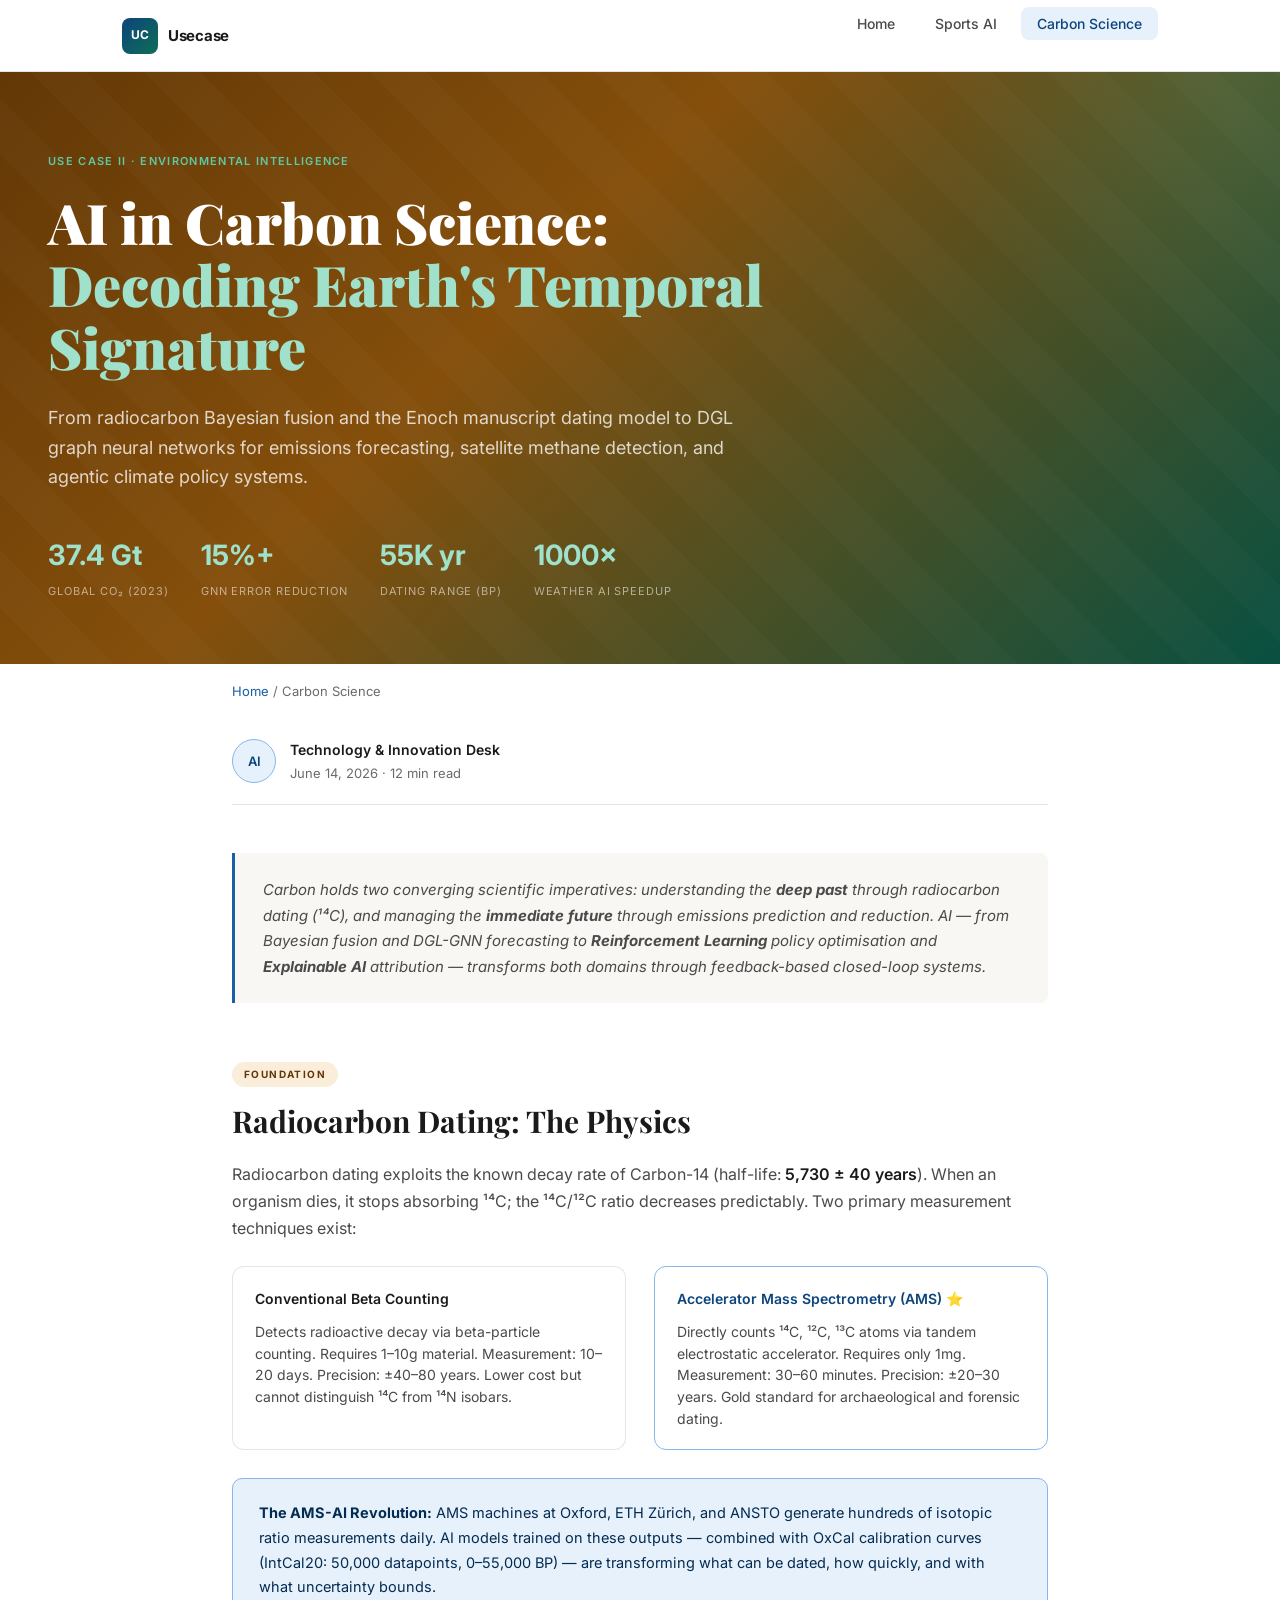
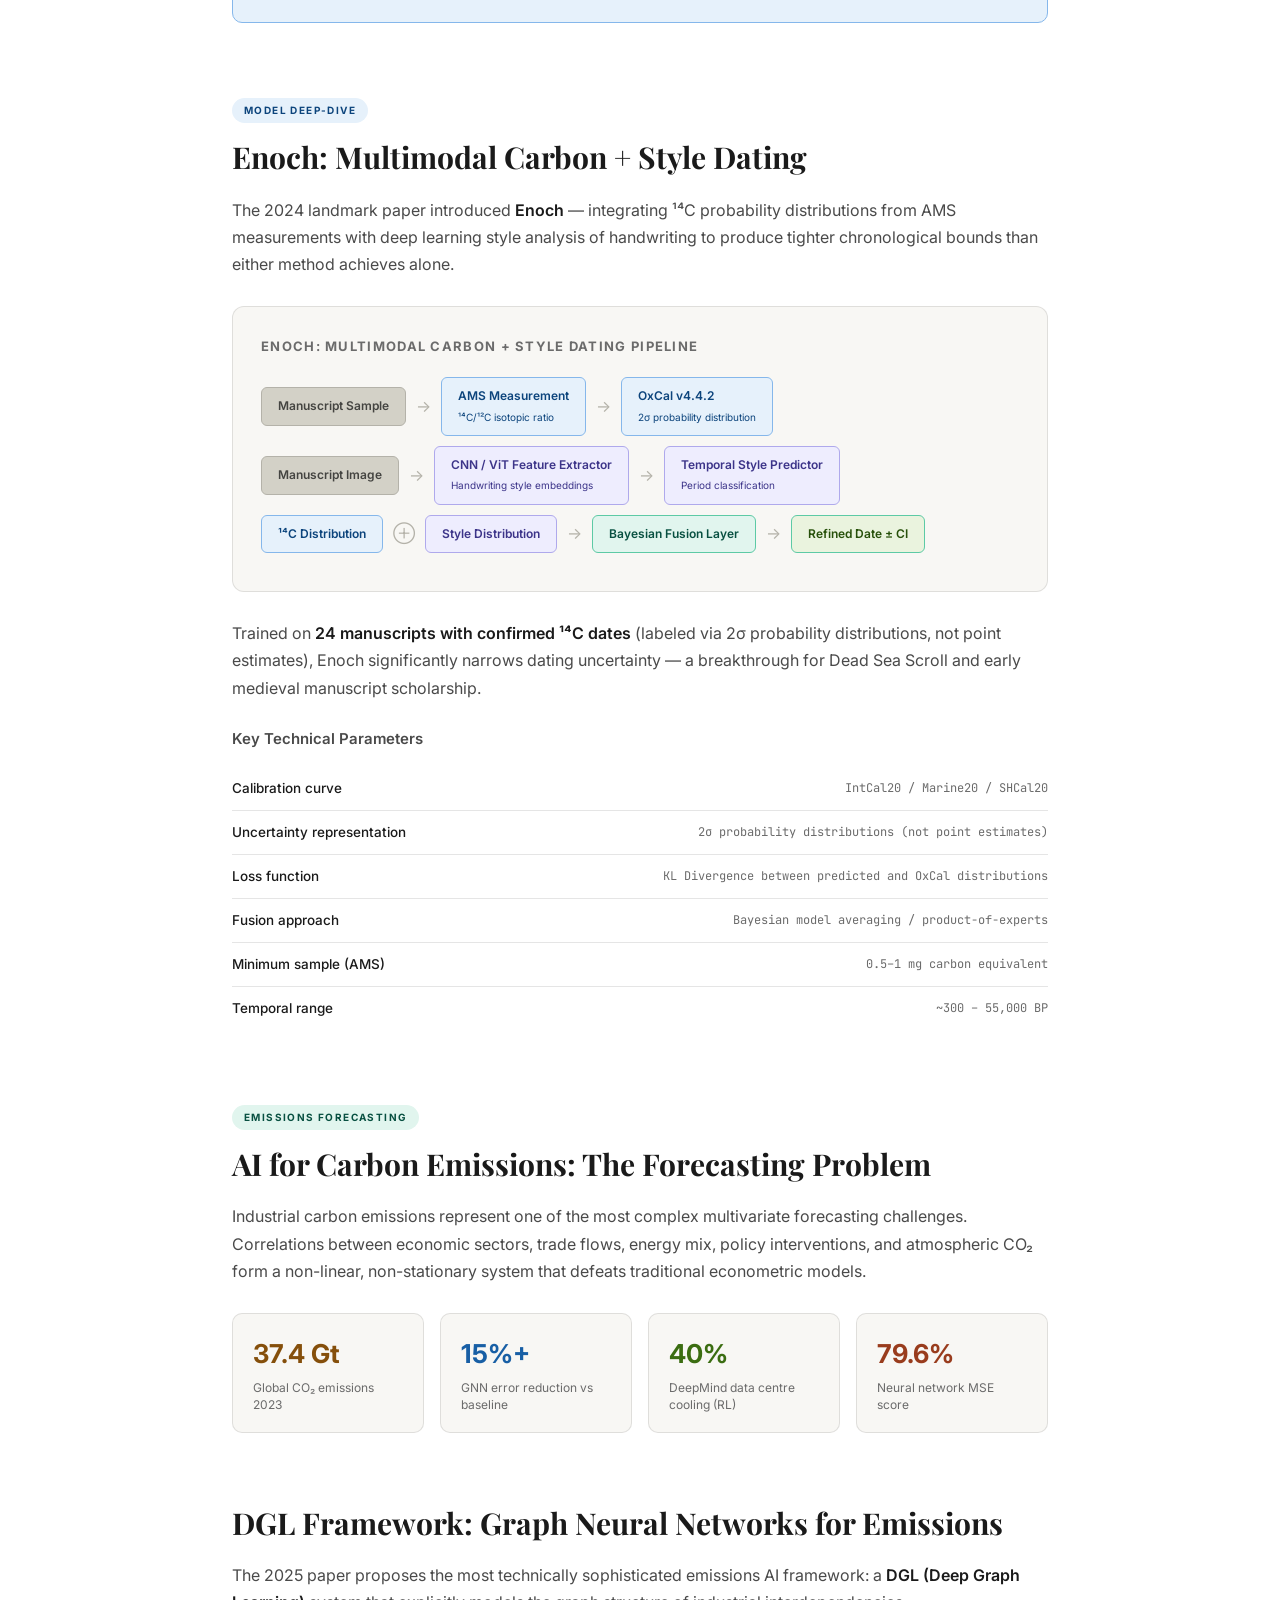
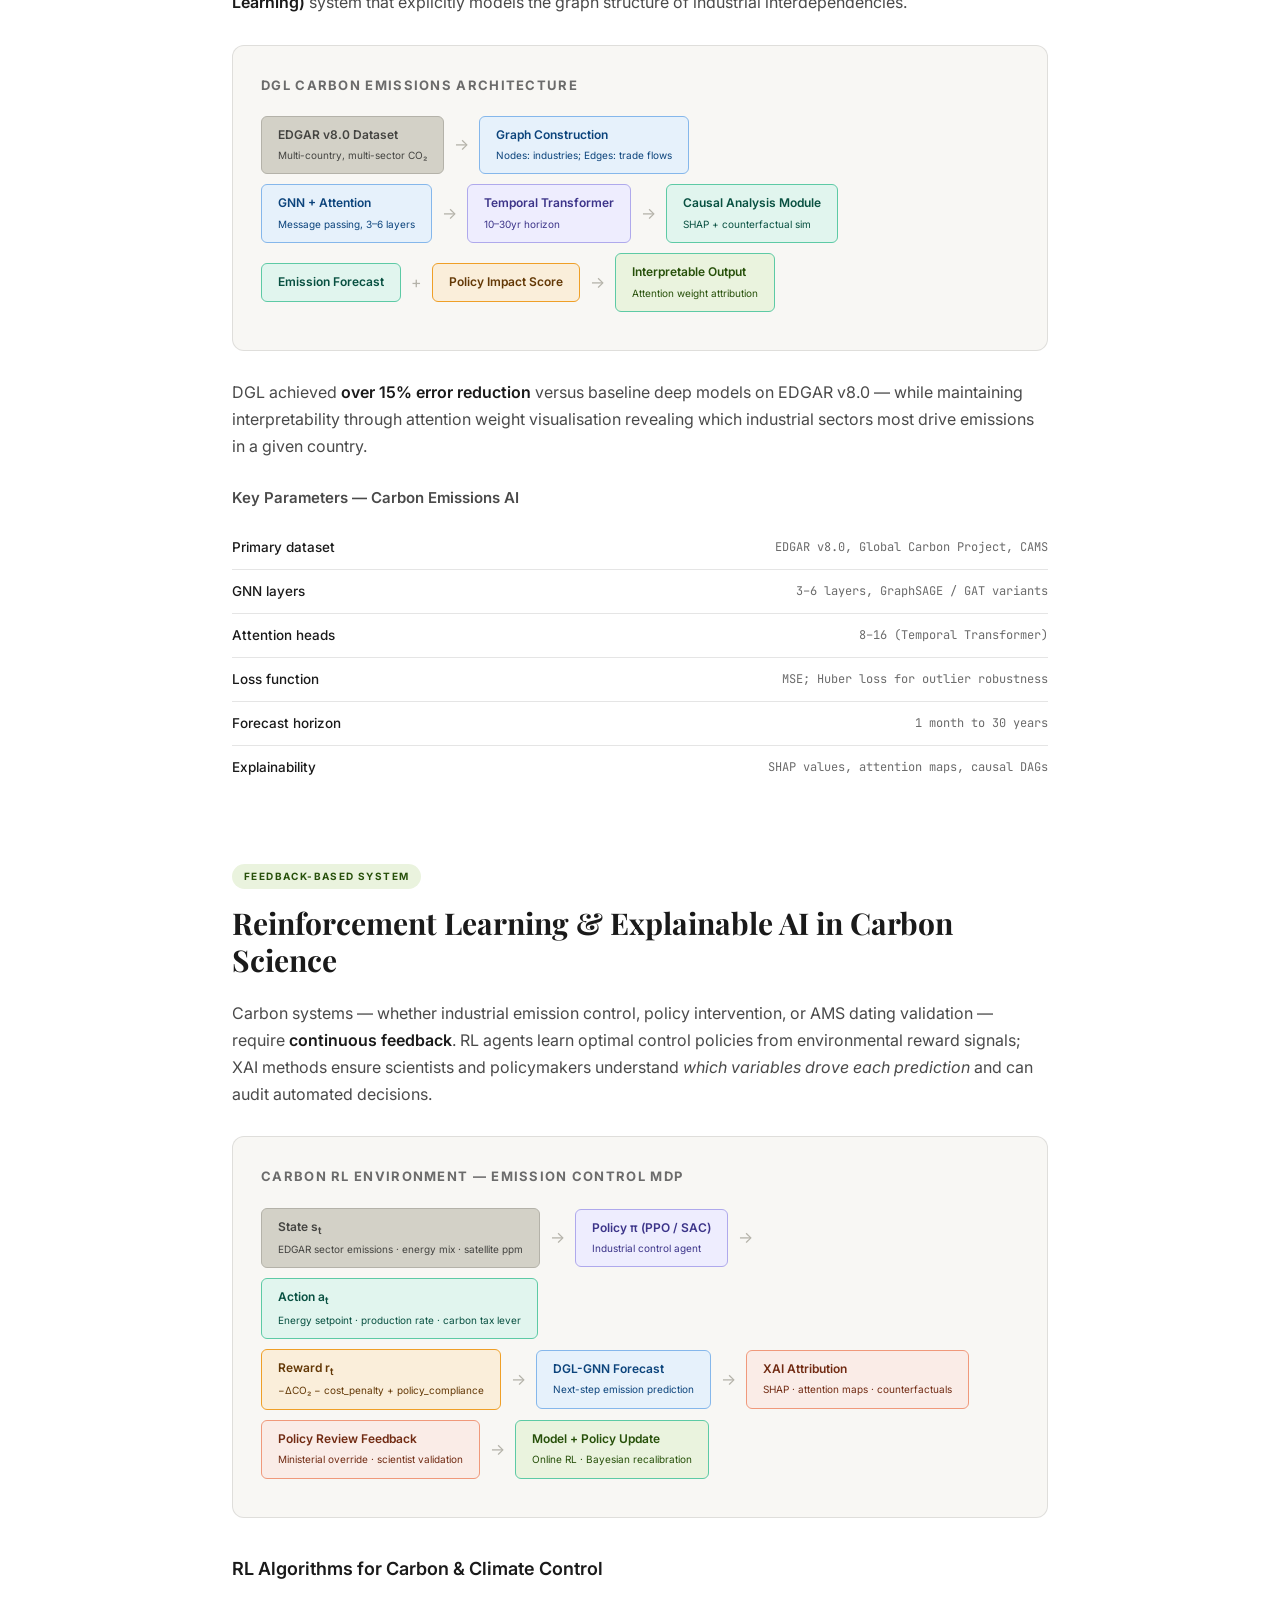
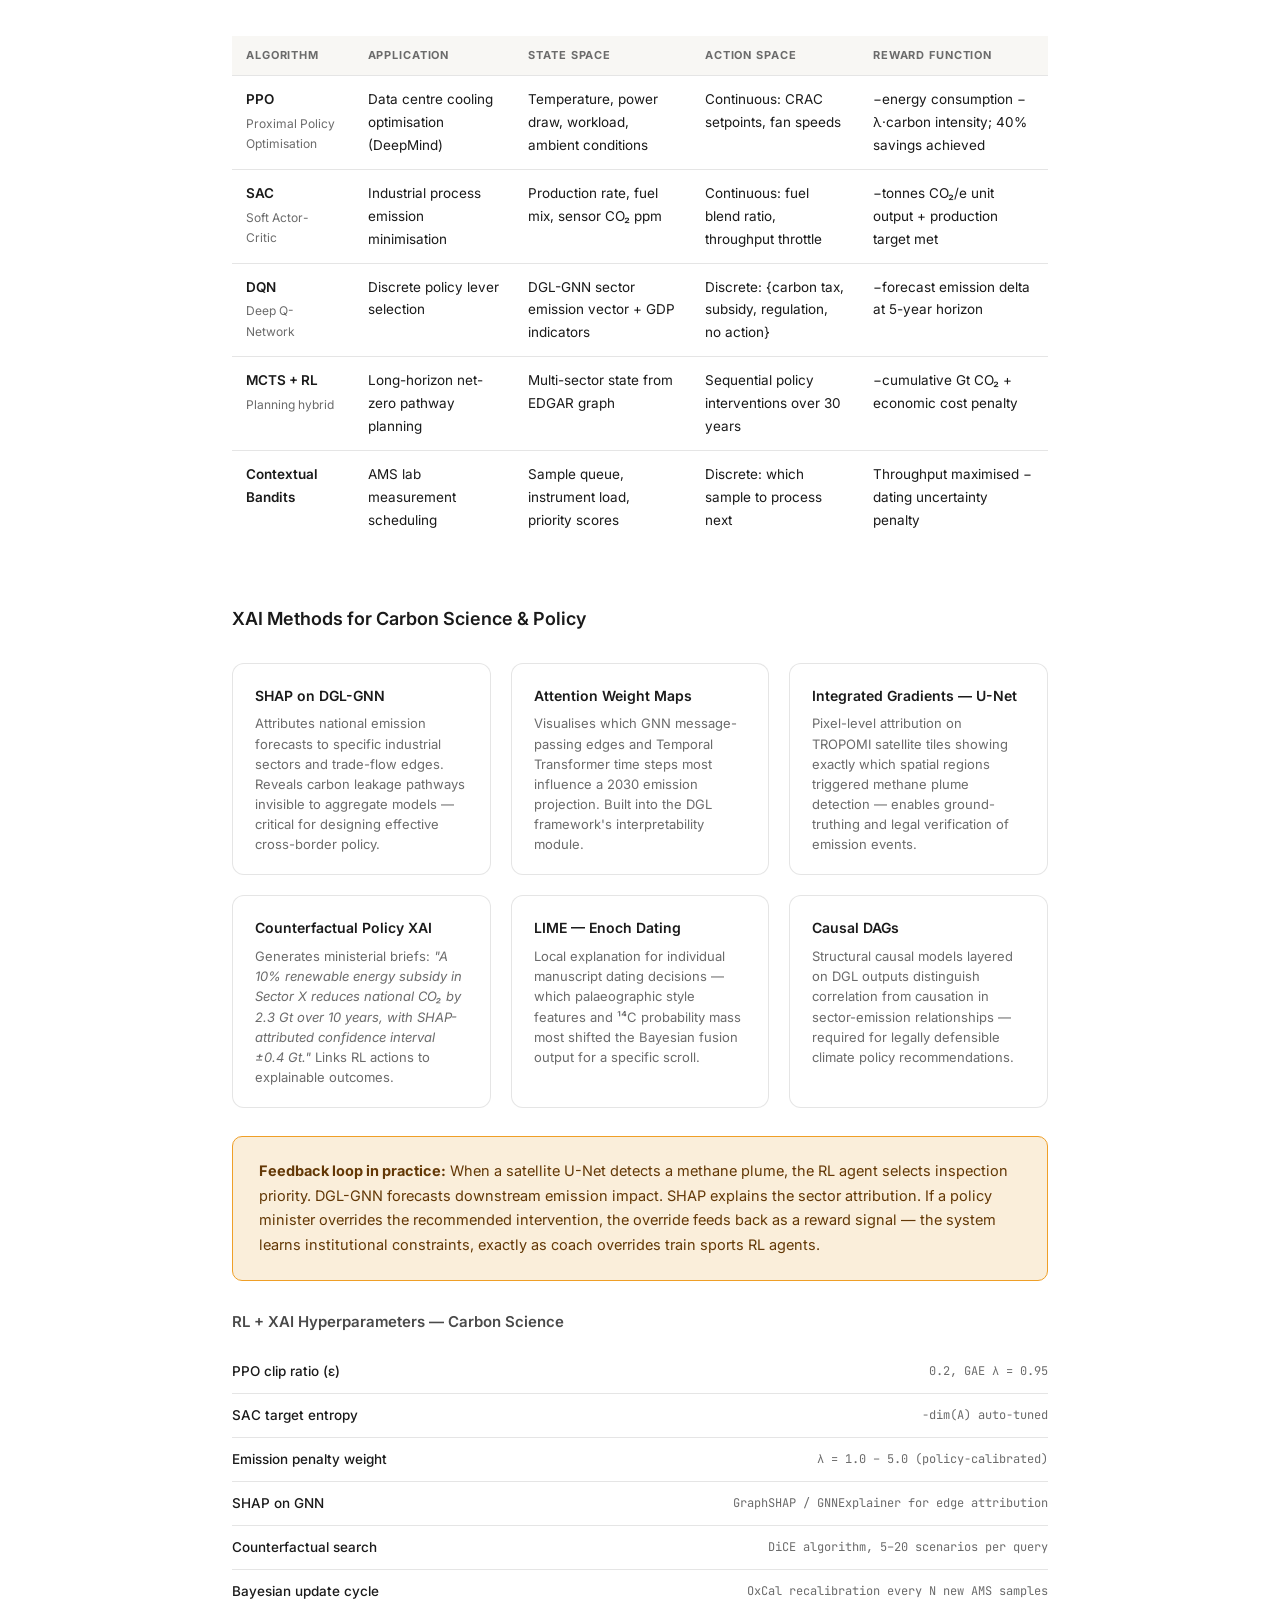
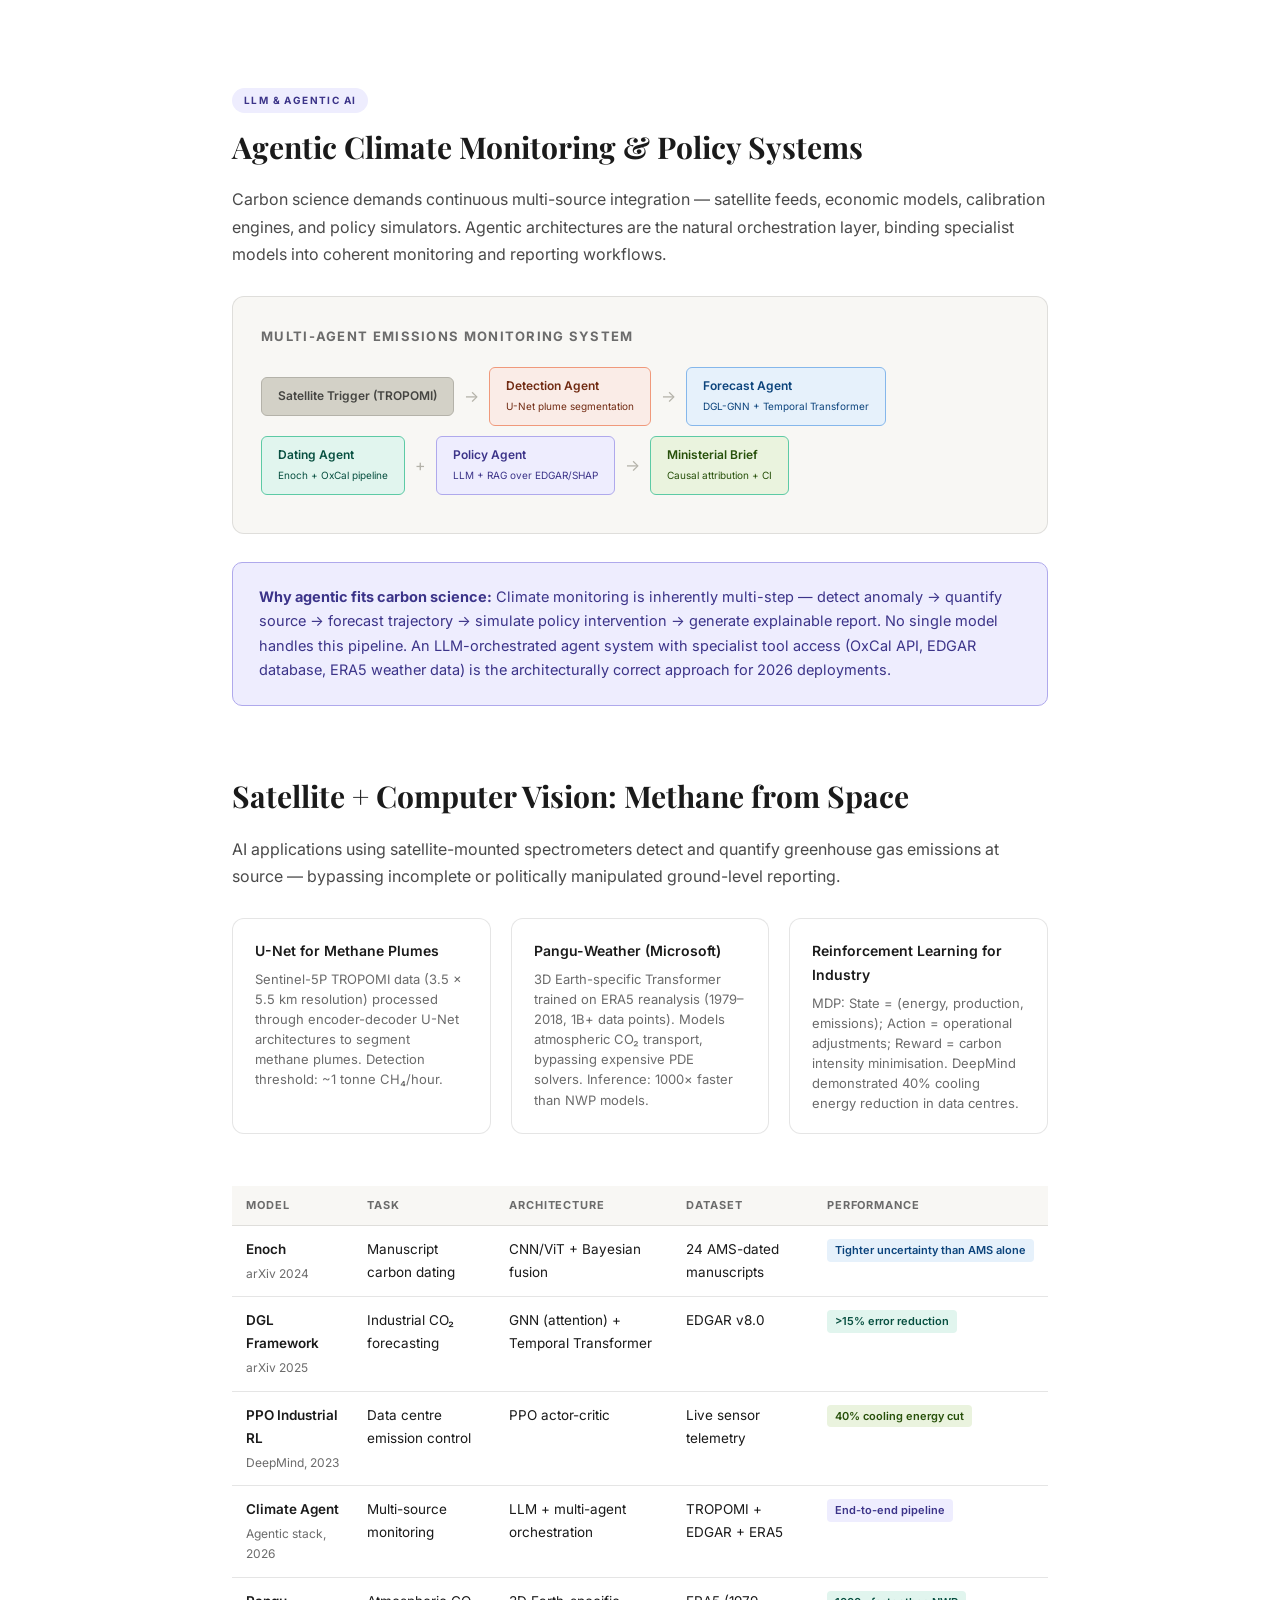
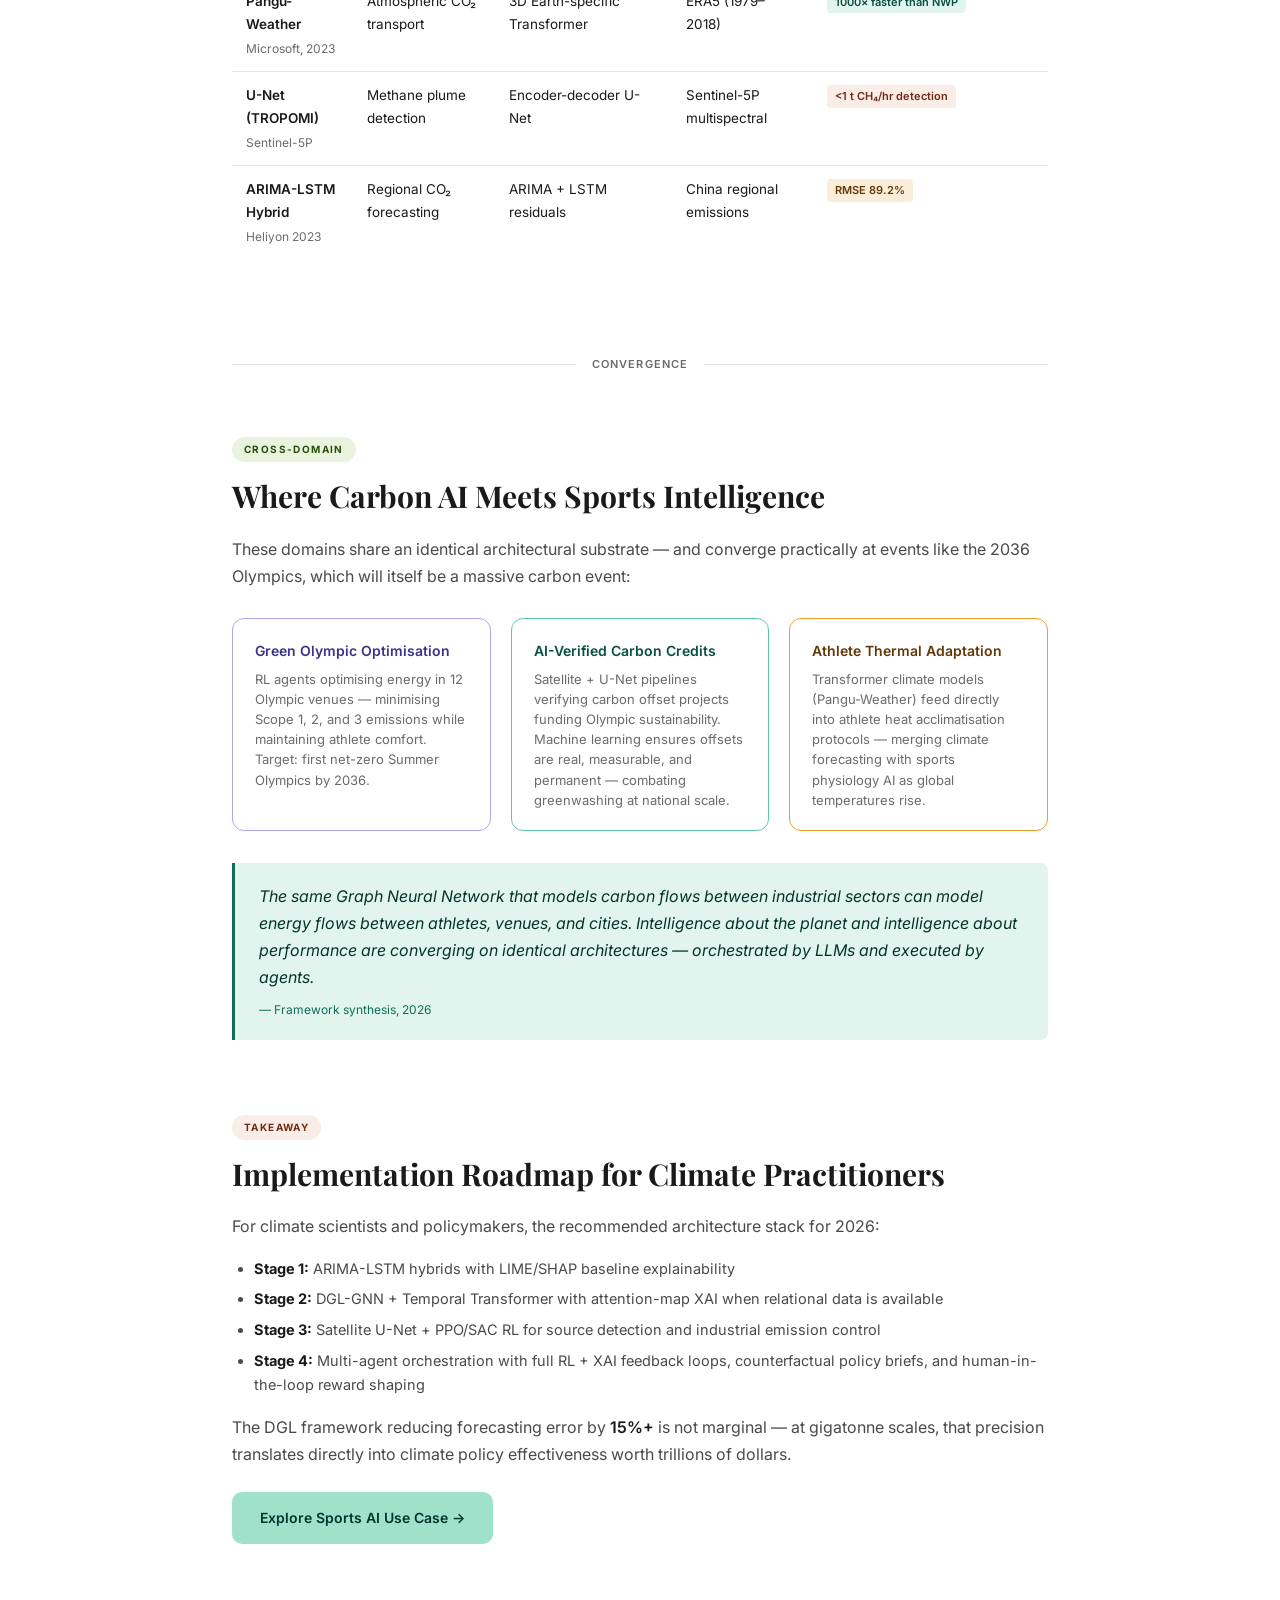
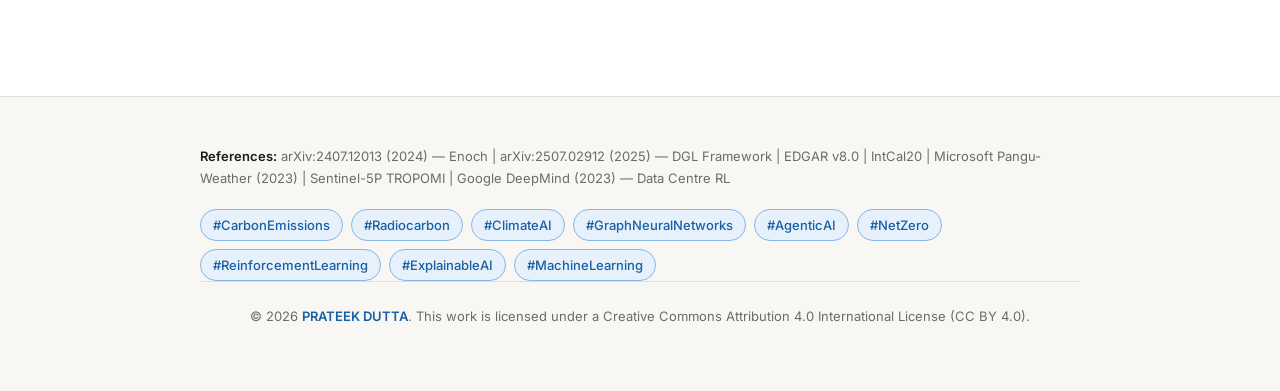
==== carbon.html @ 287bc8c4 "Base file" ====
<!DOCTYPE html>
<html lang="en">
<head>
  <meta charset="UTF-8">
  <meta name="viewport" content="width=device-width, initial-scale=1.0, viewport-fit=cover">
  <meta http-equiv="X-UA-Compatible" content="IE=edge">
  <meta name="description" content="AI in Carbon Dating & Emissions — Enoch model, DGL-GNN framework, satellite methane detection, and agentic climate monitoring.">
  <title>Carbon Science — Usecase</title>
  <link rel="stylesheet" href="css/styles.css">
</head>
<body>

<nav class="site-nav" aria-label="Main navigation">
  <div class="nav-inner">
    <a href="index.html" class="nav-brand">
      <span class="nav-brand-icon">UC</span>
      Usecase
    </a>
    <button class="nav-toggle" aria-label="Toggle menu" aria-expanded="false">
      <svg width="24" height="24" viewBox="0 0 24 24" fill="none" stroke="currentColor" stroke-width="2">
        <line x1="3" y1="6" x2="21" y2="6"/><line x1="3" y1="12" x2="21" y2="12"/><line x1="3" y1="18" x2="21" y2="18"/>
      </svg>
    </button>
    <ul class="nav-links">
      <li><a href="index.html">Home</a></li>
      <li><a href="sports.html">Sports AI</a></li>
      <li><a href="carbon.html">Carbon Science</a></li>
    </ul>
  </div>
</nav>

<header class="hero hero--carbon">
  <div class="hero-eyebrow">Use Case II · Environmental Intelligence</div>
  <h1>AI in Carbon Science:<br><span>Decoding Earth's Temporal Signature</span></h1>
  <p class="hero-sub">From radiocarbon Bayesian fusion and the Enoch manuscript dating model to DGL graph neural networks for emissions forecasting, satellite methane detection, and agentic climate policy systems.</p>
  <div class="hero-meta">
    <div class="hero-stat"><div class="num">37.4 Gt</div><div class="lbl">Global CO₂ (2023)</div></div>
    <div class="hero-stat"><div class="num">15%+</div><div class="lbl">GNN error reduction</div></div>
    <div class="hero-stat"><div class="num">55K yr</div><div class="lbl">Dating range (BP)</div></div>
    <div class="hero-stat"><div class="num">1000×</div><div class="lbl">Weather AI speedup</div></div>
  </div>
</header>

<nav class="breadcrumb" aria-label="Breadcrumb">
  <a href="index.html">Home</a> / Carbon Science
</nav>

<main class="content">

  <div class="byline fade-in">
    <div class="avatar">AI</div>
    <div class="byline-text">
      <div class="name">Technology &amp; Innovation Desk</div>
      <div class="date">June 14, 2026 · 12 min read</div>
    </div>
  </div>

  <div class="abstract fade-in">
    Carbon holds two converging scientific imperatives: understanding the <strong>deep past</strong> through radiocarbon dating (¹⁴C), and managing the <strong>immediate future</strong> through emissions prediction and reduction. AI — from Bayesian fusion and DGL-GNN forecasting to <strong>Reinforcement Learning</strong> policy optimisation and <strong>Explainable AI</strong> attribution — transforms both domains through feedback-based closed-loop systems.
  </div>

  <!-- RADIOCARBON PHYSICS -->
  <section class="section fade-in">
    <div class="section-tag tag-amber">Foundation</div>
    <h2>Radiocarbon Dating: The Physics</h2>
    <p>Radiocarbon dating exploits the known decay rate of Carbon-14 (half-life: <strong>5,730 ± 40 years</strong>). When an organism dies, it stops absorbing ¹⁴C; the ¹⁴C/¹²C ratio decreases predictably. Two primary measurement techniques exist:</p>

    <div class="two-col">
      <div class="card">
        <div class="card-title">Conventional Beta Counting</div>
        <div class="card-body" style="font-size:14px; margin-top:10px; color: var(--text-secondary);">Detects radioactive decay via beta-particle counting. Requires 1–10g material. Measurement: 10–20 days. Precision: ±40–80 years. Lower cost but cannot distinguish ¹⁴C from ¹⁴N isobars.</div>
      </div>
      <div class="card" style="border-color: var(--blue-200);">
        <div class="card-title" style="color: var(--blue-800);">Accelerator Mass Spectrometry (AMS) ⭐</div>
        <div class="card-body" style="font-size:14px; margin-top:10px; color: var(--text-secondary);">Directly counts ¹⁴C, ¹²C, ¹³C atoms via tandem electrostatic accelerator. Requires only 1mg. Measurement: 30–60 minutes. Precision: ±20–30 years. Gold standard for archaeological and forensic dating.</div>
      </div>
    </div>

    <div class="callout callout-blue">
      <strong>The AMS-AI Revolution:</strong> AMS machines at Oxford, ETH Zürich, and ANSTO generate hundreds of isotopic ratio measurements daily. AI models trained on these outputs — combined with OxCal calibration curves (IntCal20: 50,000 datapoints, 0–55,000 BP) — are transforming what can be dated, how quickly, and with what uncertainty bounds.
    </div>
  </section>

  <!-- ENOCH MODEL -->
  <section class="section fade-in">
    <div class="section-tag tag-blue">Model Deep-Dive</div>
    <h2>Enoch: Multimodal Carbon + Style Dating</h2>
    <p>The 2024 landmark paper introduced <strong>Enoch</strong> — integrating ¹⁴C probability distributions from AMS measurements with deep learning style analysis of handwriting to produce tighter chronological bounds than either method achieves alone.</p>

    <div class="arch-block">
      <div class="arch-title">Enoch: Multimodal Carbon + Style Dating Pipeline</div>
      <div class="arch-row">
        <div class="arch-node node-gray">Manuscript Sample</div>
        <div class="arch-arrow">→</div>
        <div class="arch-node node-blue">AMS Measurement<br><span style="font-size:10px;font-weight:400">¹⁴C/¹²C isotopic ratio</span></div>
        <div class="arch-arrow">→</div>
        <div class="arch-node node-blue">OxCal v4.4.2<br><span style="font-size:10px;font-weight:400">2σ probability distribution</span></div>
      </div>
      <div class="arch-row">
        <div class="arch-node node-gray">Manuscript Image</div>
        <div class="arch-arrow">→</div>
        <div class="arch-node node-purple">CNN / ViT Feature Extractor<br><span style="font-size:10px;font-weight:400">Handwriting style embeddings</span></div>
        <div class="arch-arrow">→</div>
        <div class="arch-node node-purple">Temporal Style Predictor<br><span style="font-size:10px;font-weight:400">Period classification</span></div>
      </div>
      <div class="arch-row">
        <div class="arch-node node-blue">¹⁴C Distribution</div>
        <div class="arch-arrow">⊕</div>
        <div class="arch-node node-purple">Style Distribution</div>
        <div class="arch-arrow">→</div>
        <div class="arch-node node-teal">Bayesian Fusion Layer</div>
        <div class="arch-arrow">→</div>
        <div class="arch-node node-green">Refined Date ± CI</div>
      </div>
    </div>

    <p>Trained on <strong>24 manuscripts with confirmed ¹⁴C dates</strong> (labeled via 2σ probability distributions, not point estimates), Enoch significantly narrows dating uncertainty — a breakthrough for Dead Sea Scroll and early medieval manuscript scholarship.</p>

    <h4>Key Technical Parameters</h4>
    <div class="param-list">
      <div class="param-item"><span class="param-name">Calibration curve</span><span class="param-val">IntCal20 / Marine20 / SHCal20</span></div>
      <div class="param-item"><span class="param-name">Uncertainty representation</span><span class="param-val">2σ probability distributions (not point estimates)</span></div>
      <div class="param-item"><span class="param-name">Loss function</span><span class="param-val">KL Divergence between predicted and OxCal distributions</span></div>
      <div class="param-item"><span class="param-name">Fusion approach</span><span class="param-val">Bayesian model averaging / product-of-experts</span></div>
      <div class="param-item"><span class="param-name">Minimum sample (AMS)</span><span class="param-val">0.5–1 mg carbon equivalent</span></div>
      <div class="param-item"><span class="param-name">Temporal range</span><span class="param-val">~300 – 55,000 BP</span></div>
    </div>
  </section>

  <!-- EMISSIONS -->
  <section class="section fade-in">
    <div class="section-tag tag-teal">Emissions Forecasting</div>
    <h2>AI for Carbon Emissions: The Forecasting Problem</h2>
    <p>Industrial carbon emissions represent one of the most complex multivariate forecasting challenges. Correlations between economic sectors, trade flows, energy mix, policy interventions, and atmospheric CO₂ form a non-linear, non-stationary system that defeats traditional econometric models.</p>

    <div class="metric-row">
      <div class="metric-card"><div class="metric-val" style="color:#854F0B">37.4 Gt</div><div class="metric-lbl">Global CO₂ emissions 2023</div></div>
      <div class="metric-card"><div class="metric-val" style="color:#185FA5">15%+</div><div class="metric-lbl">GNN error reduction vs baseline</div></div>
      <div class="metric-card"><div class="metric-val" style="color:#3B6D11">40%</div><div class="metric-lbl">DeepMind data centre cooling (RL)</div></div>
      <div class="metric-card"><div class="metric-val" style="color:#993C1D">79.6%</div><div class="metric-lbl">Neural network MSE score</div></div>
    </div>
  </section>

  <!-- DGL FRAMEWORK -->
  <section class="section fade-in">
    <h2>DGL Framework: Graph Neural Networks for Emissions</h2>
    <p>The 2025 paper proposes the most technically sophisticated emissions AI framework: a <strong>DGL (Deep Graph Learning)</strong> system that explicitly models the graph structure of industrial interdependencies.</p>

    <div class="arch-block">
      <div class="arch-title">DGL Carbon Emissions Architecture</div>
      <div class="arch-row">
        <div class="arch-node node-gray">EDGAR v8.0 Dataset<br><span style="font-size:10px;font-weight:400">Multi-country, multi-sector CO₂</span></div>
        <div class="arch-arrow">→</div>
        <div class="arch-node node-blue">Graph Construction<br><span style="font-size:10px;font-weight:400">Nodes: industries; Edges: trade flows</span></div>
      </div>
      <div class="arch-row">
        <div class="arch-node node-blue">GNN + Attention<br><span style="font-size:10px;font-weight:400">Message passing, 3–6 layers</span></div>
        <div class="arch-arrow">→</div>
        <div class="arch-node node-purple">Temporal Transformer<br><span style="font-size:10px;font-weight:400">10–30yr horizon</span></div>
        <div class="arch-arrow">→</div>
        <div class="arch-node node-teal">Causal Analysis Module<br><span style="font-size:10px;font-weight:400">SHAP + counterfactual sim</span></div>
      </div>
      <div class="arch-row">
        <div class="arch-node node-teal">Emission Forecast</div>
        <div class="arch-arrow">+</div>
        <div class="arch-node node-amber">Policy Impact Score</div>
        <div class="arch-arrow">→</div>
        <div class="arch-node node-green">Interpretable Output<br><span style="font-size:10px;font-weight:400">Attention weight attribution</span></div>
      </div>
    </div>

    <p>DGL achieved <strong>over 15% error reduction</strong> versus baseline deep models on EDGAR v8.0 — while maintaining interpretability through attention weight visualisation revealing which industrial sectors most drive emissions in a given country.</p>

    <h4>Key Parameters — Carbon Emissions AI</h4>
    <div class="param-list">
      <div class="param-item"><span class="param-name">Primary dataset</span><span class="param-val">EDGAR v8.0, Global Carbon Project, CAMS</span></div>
      <div class="param-item"><span class="param-name">GNN layers</span><span class="param-val">3–6 layers, GraphSAGE / GAT variants</span></div>
      <div class="param-item"><span class="param-name">Attention heads</span><span class="param-val">8–16 (Temporal Transformer)</span></div>
      <div class="param-item"><span class="param-name">Loss function</span><span class="param-val">MSE; Huber loss for outlier robustness</span></div>
      <div class="param-item"><span class="param-name">Forecast horizon</span><span class="param-val">1 month to 30 years</span></div>
      <div class="param-item"><span class="param-name">Explainability</span><span class="param-val">SHAP values, attention maps, causal DAGs</span></div>
    </div>
  </section>

  <!-- RL + XAI IN CARBON -->
  <section class="section fade-in">
    <div class="section-tag tag-green">Feedback-Based System</div>
    <h2>Reinforcement Learning &amp; Explainable AI in Carbon Science</h2>
    <p>Carbon systems — whether industrial emission control, policy intervention, or AMS dating validation — require <strong>continuous feedback</strong>. RL agents learn optimal control policies from environmental reward signals; XAI methods ensure scientists and policymakers understand <em>which variables drove each prediction</em> and can audit automated decisions.</p>

    <div class="arch-block">
      <div class="arch-title">Carbon RL Environment — Emission Control MDP</div>
      <div class="arch-row">
        <div class="arch-node node-gray">State s<sub>t</sub><br><span style="font-size:10px;font-weight:400">EDGAR sector emissions · energy mix · satellite ppm</span></div>
        <div class="arch-arrow">→</div>
        <div class="arch-node node-purple">Policy π (PPO / SAC)<br><span style="font-size:10px;font-weight:400">Industrial control agent</span></div>
        <div class="arch-arrow">→</div>
        <div class="arch-node node-teal">Action a<sub>t</sub><br><span style="font-size:10px;font-weight:400">Energy setpoint · production rate · carbon tax lever</span></div>
      </div>
      <div class="arch-row">
        <div class="arch-node node-amber">Reward r<sub>t</sub><br><span style="font-size:10px;font-weight:400">−ΔCO₂ − cost_penalty + policy_compliance</span></div>
        <div class="arch-arrow">→</div>
        <div class="arch-node node-blue">DGL-GNN Forecast<br><span style="font-size:10px;font-weight:400">Next-step emission prediction</span></div>
        <div class="arch-arrow">→</div>
        <div class="arch-node node-coral">XAI Attribution<br><span style="font-size:10px;font-weight:400">SHAP · attention maps · counterfactuals</span></div>
      </div>
      <div class="arch-row">
        <div class="arch-node node-coral">Policy Review Feedback<br><span style="font-size:10px;font-weight:400">Ministerial override · scientist validation</span></div>
        <div class="arch-arrow">→</div>
        <div class="arch-node node-green">Model + Policy Update<br><span style="font-size:10px;font-weight:400">Online RL · Bayesian recalibration</span></div>
      </div>
    </div>

    <h3>RL Algorithms for Carbon &amp; Climate Control</h3>
    <div class="model-table-wrap">
      <table class="model-table">
        <thead>
          <tr>
            <th>Algorithm</th>
            <th>Application</th>
            <th>State Space</th>
            <th>Action Space</th>
            <th>Reward Function</th>
          </tr>
        </thead>
        <tbody>
          <tr>
            <td><span class="model-name">PPO</span><div class="model-arch">Proximal Policy Optimisation</div></td>
            <td>Data centre cooling optimisation (DeepMind)</td>
            <td>Temperature, power draw, workload, ambient conditions</td>
            <td>Continuous: CRAC setpoints, fan speeds</td>
            <td>−energy consumption − λ·carbon intensity; 40% savings achieved</td>
          </tr>
          <tr>
            <td><span class="model-name">SAC</span><div class="model-arch">Soft Actor-Critic</div></td>
            <td>Industrial process emission minimisation</td>
            <td>Production rate, fuel mix, sensor CO₂ ppm</td>
            <td>Continuous: fuel blend ratio, throughput throttle</td>
            <td>−tonnes CO₂/e unit output + production target met</td>
          </tr>
          <tr>
            <td><span class="model-name">DQN</span><div class="model-arch">Deep Q-Network</div></td>
            <td>Discrete policy lever selection</td>
            <td>DGL-GNN sector emission vector + GDP indicators</td>
            <td>Discrete: {carbon tax, subsidy, regulation, no action}</td>
            <td>−forecast emission delta at 5-year horizon</td>
          </tr>
          <tr>
            <td><span class="model-name">MCTS + RL</span><div class="model-arch">Planning hybrid</div></td>
            <td>Long-horizon net-zero pathway planning</td>
            <td>Multi-sector state from EDGAR graph</td>
            <td>Sequential policy interventions over 30 years</td>
            <td>−cumulative Gt CO₂ + economic cost penalty</td>
          </tr>
          <tr>
            <td><span class="model-name">Contextual Bandits</span></td>
            <td>AMS lab measurement scheduling</td>
            <td>Sample queue, instrument load, priority scores</td>
            <td>Discrete: which sample to process next</td>
            <td>Throughput maximised − dating uncertainty penalty</td>
          </tr>
        </tbody>
      </table>
    </div>

    <h3>XAI Methods for Carbon Science &amp; Policy</h3>
    <div class="card-grid">
      <div class="card">
        <div class="card-title">SHAP on DGL-GNN</div>
        <div class="card-body">Attributes national emission forecasts to specific industrial sectors and trade-flow edges. Reveals carbon leakage pathways invisible to aggregate models — critical for designing effective cross-border policy.</div>
      </div>
      <div class="card">
        <div class="card-title">Attention Weight Maps</div>
        <div class="card-body">Visualises which GNN message-passing edges and Temporal Transformer time steps most influence a 2030 emission projection. Built into the DGL framework's interpretability module.</div>
      </div>
      <div class="card">
        <div class="card-title">Integrated Gradients — U-Net</div>
        <div class="card-body">Pixel-level attribution on TROPOMI satellite tiles showing exactly which spatial regions triggered methane plume detection — enables ground-truthing and legal verification of emission events.</div>
      </div>
      <div class="card">
        <div class="card-title">Counterfactual Policy XAI</div>
        <div class="card-body">Generates ministerial briefs: <em>"A 10% renewable energy subsidy in Sector X reduces national CO₂ by 2.3 Gt over 10 years, with SHAP-attributed confidence interval ±0.4 Gt."</em> Links RL actions to explainable outcomes.</div>
      </div>
      <div class="card">
        <div class="card-title">LIME — Enoch Dating</div>
        <div class="card-body">Local explanation for individual manuscript dating decisions — which palaeographic style features and ¹⁴C probability mass most shifted the Bayesian fusion output for a specific scroll.</div>
      </div>
      <div class="card">
        <div class="card-title">Causal DAGs</div>
        <div class="card-body">Structural causal models layered on DGL outputs distinguish correlation from causation in sector-emission relationships — required for legally defensible climate policy recommendations.</div>
      </div>
    </div>

    <div class="callout callout-amber">
      <strong>Feedback loop in practice:</strong> When a satellite U-Net detects a methane plume, the RL agent selects inspection priority. DGL-GNN forecasts downstream emission impact. SHAP explains the sector attribution. If a policy minister overrides the recommended intervention, the override feeds back as a reward signal — the system learns institutional constraints, exactly as coach overrides train sports RL agents.
    </div>

    <h4>RL + XAI Hyperparameters — Carbon Science</h4>
    <div class="param-list">
      <div class="param-item"><span class="param-name">PPO clip ratio (ε)</span><span class="param-val">0.2, GAE λ = 0.95</span></div>
      <div class="param-item"><span class="param-name">SAC target entropy</span><span class="param-val">−dim(A) auto-tuned</span></div>
      <div class="param-item"><span class="param-name">Emission penalty weight</span><span class="param-val">λ = 1.0 – 5.0 (policy-calibrated)</span></div>
      <div class="param-item"><span class="param-name">SHAP on GNN</span><span class="param-val">GraphSHAP / GNNExplainer for edge attribution</span></div>
      <div class="param-item"><span class="param-name">Counterfactual search</span><span class="param-val">DiCE algorithm, 5–20 scenarios per query</span></div>
      <div class="param-item"><span class="param-name">Bayesian update cycle</span><span class="param-val">OxCal recalibration every N new AMS samples</span></div>
    </div>
  </section>

  <!-- LLM & AGENTIC IN CARBON -->
  <section class="section fade-in">
    <div class="section-tag tag-purple">LLM &amp; Agentic AI</div>
    <h2>Agentic Climate Monitoring &amp; Policy Systems</h2>
    <p>Carbon science demands continuous multi-source integration — satellite feeds, economic models, calibration engines, and policy simulators. Agentic architectures are the natural orchestration layer, binding specialist models into coherent monitoring and reporting workflows.</p>

    <div class="arch-block">
      <div class="arch-title">Multi-Agent Emissions Monitoring System</div>
      <div class="arch-row">
        <div class="arch-node node-gray">Satellite Trigger (TROPOMI)</div>
        <div class="arch-arrow">→</div>
        <div class="arch-node node-coral">Detection Agent<br><span style="font-size:10px;font-weight:400">U-Net plume segmentation</span></div>
        <div class="arch-arrow">→</div>
        <div class="arch-node node-blue">Forecast Agent<br><span style="font-size:10px;font-weight:400">DGL-GNN + Temporal Transformer</span></div>
      </div>
      <div class="arch-row">
        <div class="arch-node node-teal">Dating Agent<br><span style="font-size:10px;font-weight:400">Enoch + OxCal pipeline</span></div>
        <div class="arch-arrow">+</div>
        <div class="arch-node node-purple">Policy Agent<br><span style="font-size:10px;font-weight:400">LLM + RAG over EDGAR/SHAP</span></div>
        <div class="arch-arrow">→</div>
        <div class="arch-node node-green">Ministerial Brief<br><span style="font-size:10px;font-weight:400">Causal attribution + CI</span></div>
      </div>
    </div>

    <div class="callout callout-purple">
      <strong>Why agentic fits carbon science:</strong> Climate monitoring is inherently multi-step — detect anomaly → quantify source → forecast trajectory → simulate policy intervention → generate explainable report. No single model handles this pipeline. An LLM-orchestrated agent system with specialist tool access (OxCal API, EDGAR database, ERA5 weather data) is the architecturally correct approach for 2026 deployments.
    </div>
  </section>

  <!-- SATELLITE -->
  <section class="section fade-in">
    <h2>Satellite + Computer Vision: Methane from Space</h2>
    <p>AI applications using satellite-mounted spectrometers detect and quantify greenhouse gas emissions at source — bypassing incomplete or politically manipulated ground-level reporting.</p>

    <div class="card-grid">
      <div class="card">
        <div class="card-title">U-Net for Methane Plumes</div>
        <div class="card-body">Sentinel-5P TROPOMI data (3.5 × 5.5 km resolution) processed through encoder-decoder U-Net architectures to segment methane plumes. Detection threshold: ~1 tonne CH₄/hour.</div>
      </div>
      <div class="card">
        <div class="card-title">Pangu-Weather (Microsoft)</div>
        <div class="card-body">3D Earth-specific Transformer trained on ERA5 reanalysis (1979–2018, 1B+ data points). Models atmospheric CO₂ transport, bypassing expensive PDE solvers. Inference: 1000× faster than NWP models.</div>
      </div>
      <div class="card">
        <div class="card-title">Reinforcement Learning for Industry</div>
        <div class="card-body">MDP: State = (energy, production, emissions); Action = operational adjustments; Reward = carbon intensity minimisation. DeepMind demonstrated 40% cooling energy reduction in data centres.</div>
      </div>
    </div>

    <div class="model-table-wrap">
      <table class="model-table">
        <thead>
          <tr>
            <th>Model</th>
            <th>Task</th>
            <th>Architecture</th>
            <th>Dataset</th>
            <th>Performance</th>
          </tr>
        </thead>
        <tbody>
          <tr>
            <td><span class="model-name">Enoch</span><div class="model-arch">arXiv 2024</div></td>
            <td>Manuscript carbon dating</td>
            <td>CNN/ViT + Bayesian fusion</td>
            <td>24 AMS-dated manuscripts</td>
            <td><span class="badge badge-blue">Tighter uncertainty than AMS alone</span></td>
          </tr>
          <tr>
            <td><span class="model-name">DGL Framework</span><div class="model-arch">arXiv 2025</div></td>
            <td>Industrial CO₂ forecasting</td>
            <td>GNN (attention) + Temporal Transformer</td>
            <td>EDGAR v8.0</td>
            <td><span class="badge badge-teal">&gt;15% error reduction</span></td>
          </tr>
          <tr>
            <td><span class="model-name">PPO Industrial RL</span><div class="model-arch">DeepMind, 2023</div></td>
            <td>Data centre emission control</td>
            <td>PPO actor-critic</td>
            <td>Live sensor telemetry</td>
            <td><span class="badge badge-green">40% cooling energy cut</span></td>
          </tr>
          <tr>
            <td><span class="model-name">Climate Agent</span><div class="model-arch">Agentic stack, 2026</div></td>
            <td>Multi-source monitoring</td>
            <td>LLM + multi-agent orchestration</td>
            <td>TROPOMI + EDGAR + ERA5</td>
            <td><span class="badge badge-purple">End-to-end pipeline</span></td>
          </tr>
          <tr>
            <td><span class="model-name">Pangu-Weather</span><div class="model-arch">Microsoft, 2023</div></td>
            <td>Atmospheric CO₂ transport</td>
            <td>3D Earth-specific Transformer</td>
            <td>ERA5 (1979–2018)</td>
            <td><span class="badge badge-teal">1000× faster than NWP</span></td>
          </tr>
          <tr>
            <td><span class="model-name">U-Net (TROPOMI)</span><div class="model-arch">Sentinel-5P</div></td>
            <td>Methane plume detection</td>
            <td>Encoder-decoder U-Net</td>
            <td>Sentinel-5P multispectral</td>
            <td><span class="badge badge-coral">&lt;1 t CH₄/hr detection</span></td>
          </tr>
          <tr>
            <td><span class="model-name">ARIMA-LSTM Hybrid</span><div class="model-arch">Heliyon 2023</div></td>
            <td>Regional CO₂ forecasting</td>
            <td>ARIMA + LSTM residuals</td>
            <td>China regional emissions</td>
            <td><span class="badge badge-amber">RMSE 89.2%</span></td>
          </tr>
        </tbody>
      </table>
    </div>
  </section>

  <!-- CONVERGENCE -->
  <div class="divider"><span>Convergence</span></div>

  <section class="section fade-in">
    <div class="section-tag tag-green">Cross-Domain</div>
    <h2>Where Carbon AI Meets Sports Intelligence</h2>
    <p>These domains share an identical architectural substrate — and converge practically at events like the 2036 Olympics, which will itself be a massive carbon event:</p>

    <div class="card-grid">
      <div class="card" style="border-color: var(--purple-200);">
        <div class="card-title" style="color: var(--purple-800);">Green Olympic Optimisation</div>
        <div class="card-body">RL agents optimising energy in 12 Olympic venues — minimising Scope 1, 2, and 3 emissions while maintaining athlete comfort. Target: first net-zero Summer Olympics by 2036.</div>
      </div>
      <div class="card" style="border-color: var(--teal-200);">
        <div class="card-title" style="color: var(--teal-800);">AI-Verified Carbon Credits</div>
        <div class="card-body">Satellite + U-Net pipelines verifying carbon offset projects funding Olympic sustainability. Machine learning ensures offsets are real, measurable, and permanent — combating greenwashing at national scale.</div>
      </div>
      <div class="card" style="border-color: var(--amber-200);">
        <div class="card-title" style="color: var(--amber-800);">Athlete Thermal Adaptation</div>
        <div class="card-body">Transformer climate models (Pangu-Weather) feed directly into athlete heat acclimatisation protocols — merging climate forecasting with sports physiology AI as global temperatures rise.</div>
      </div>
    </div>

    <div class="quote">
      <p>The same Graph Neural Network that models carbon flows between industrial sectors can model energy flows between athletes, venues, and cities. Intelligence about the planet and intelligence about performance are converging on identical architectures — orchestrated by LLMs and executed by agents.</p>
      <cite>— Framework synthesis, 2026</cite>
    </div>
  </section>

  <!-- CONCLUSION -->
  <section class="section fade-in">
    <div class="section-tag tag-coral">Takeaway</div>
    <h2>Implementation Roadmap for Climate Practitioners</h2>
    <p>For climate scientists and policymakers, the recommended architecture stack for 2026:</p>
    <ul>
      <li><strong>Stage 1:</strong> ARIMA-LSTM hybrids with LIME/SHAP baseline explainability</li>
      <li><strong>Stage 2:</strong> DGL-GNN + Temporal Transformer with attention-map XAI when relational data is available</li>
      <li><strong>Stage 3:</strong> Satellite U-Net + PPO/SAC RL for source detection and industrial emission control</li>
      <li><strong>Stage 4:</strong> Multi-agent orchestration with full RL + XAI feedback loops, counterfactual policy briefs, and human-in-the-loop reward shaping</li>
    </ul>
    <p>The DGL framework reducing forecasting error by <strong>15%+</strong> is not marginal — at gigatonne scales, that precision translates directly into climate policy effectiveness worth trillions of dollars.</p>
    <p style="margin-top: 24px;"><a href="sports.html" class="btn btn-primary" style="display:inline-flex;">Explore Sports AI Use Case →</a></p>
  </section>

</main>

<footer class="footer-section">
  <div class="footer-inner">
    <p style="font-size: 13px; color: var(--text-muted); margin-bottom: 16px;">
      <strong style="color: var(--text-primary);">References:</strong> arXiv:2407.12013 (2024) — Enoch | arXiv:2507.02912 (2025) — DGL Framework | EDGAR v8.0 | IntCal20 | Microsoft Pangu-Weather (2023) | Sentinel-5P TROPOMI | Google DeepMind (2023) — Data Centre RL
    </p>
    <div class="tags-row">
      <span class="hashtag">#CarbonEmissions</span>
      <span class="hashtag">#Radiocarbon</span>
      <span class="hashtag">#ClimateAI</span>
      <span class="hashtag">#GraphNeuralNetworks</span>
      <span class="hashtag">#AgenticAI</span>
      <span class="hashtag">#NetZero</span>
      <span class="hashtag">#ReinforcementLearning</span>
      <span class="hashtag">#ExplainableAI</span>
      <span class="hashtag">#MachineLearning</span>
    </div>
  </div>
  <p class="footer-copyright">© 2026 <a href="https://prateekdutta2001.github.io/PrateekDutta.in/" target="_blank" rel="noopener noreferrer">PRATEEK DUTTA</a>. This work is licensed under a Creative Commons Attribution 4.0 International License (CC BY 4.0).</p>
</footer>

<script src="js/main.js"></script>
</body>
</html>
---- css/styles.css ----
@import url('https://fonts.googleapis.com/css2?family=Inter:wght@300;400;500;600;700&family=Playfair+Display:wght@700;900&family=JetBrains+Mono:wght@400;500&display=swap');

*, *::before, *::after { box-sizing: border-box; margin: 0; padding: 0; }

:root {
  --blue-50: #E6F1FB; --blue-200: #85B7EB; --blue-600: #185FA5; --blue-800: #0C447C; --blue-900: #042C53;
  --teal-50: #E1F5EE; --teal-200: #5DCAA5; --teal-600: #0F6E56; --teal-800: #085041; --teal-900: #04342C;
  --amber-50: #FAEEDA; --amber-200: #EF9F27; --amber-600: #854F0B; --amber-800: #633806;
  --purple-50: #EEEDFE; --purple-200: #AFA9EC; --purple-600: #534AB7; --purple-800: #3C3489;
  --coral-50: #FAECE7; --coral-200: #F0997B; --coral-600: #993C1D; --coral-800: #712B13;
  --green-50: #EAF3DE; --green-600: #3B6D11; --green-800: #27500A;
  --gray-100: #D3D1C7; --gray-200: #B4B2A9; --gray-600: #5F5E5A; --gray-800: #444441;
  --text-primary: #1a1a1a;
  --text-secondary: #4a4a4a;
  --text-muted: #6b6b6b;
  --bg: #ffffff;
  --surface: #f8f7f4;
  --border: rgba(0,0,0,0.1);
  --shadow-sm: 0 1px 3px rgba(0,0,0,0.06);
  --shadow-md: 0 4px 20px rgba(0,0,0,0.08);
  --shadow-lg: 0 12px 40px rgba(0,0,0,0.12);
  --radius: 12px;
  --nav-height: 72px;
}

html {
  scroll-behavior: smooth;
  -webkit-text-size-adjust: 100%;
  text-size-adjust: 100%;
}

body {
  font-family: 'Inter', -apple-system, BlinkMacSystemFont, 'Segoe UI', Roboto, Oxygen, Ubuntu, Cantarell, sans-serif;
  background: var(--bg);
  color: var(--text-primary);
  line-height: 1.7;
  font-size: 16px;
  padding-top: var(--nav-height);
  min-height: 100vh;
  min-height: -webkit-fill-available;
  overflow-x: hidden;
  -webkit-font-smoothing: antialiased;
  -moz-osx-font-smoothing: grayscale;
}

/* ── Navigation ── */
.site-nav {
  position: fixed;
  top: 0; left: 0; right: 0;
  height: var(--nav-height);
  background: #ffffff;
  background: rgba(255,255,255,0.95);
  -webkit-backdrop-filter: blur(12px);
  backdrop-filter: blur(12px);
  border-bottom: 1px solid var(--border);
  z-index: 1000;
  transition: box-shadow 0.3s ease;
  padding-top: env(safe-area-inset-top, 0);
}

.site-nav.scrolled { box-shadow: var(--shadow-md); }

.nav-inner {
  max-width: 1100px;
  margin: 0 auto;
  padding: 0 32px;
  height: 100%;
  display: flex;
  align-items: center;
  justify-content: space-between;
  gap: 24px;
  position: relative;
}

.nav-brand {
  display: flex;
  align-items: center;
  gap: 10px;
  text-decoration: none;
  color: var(--text-primary);
  font-weight: 700;
  font-size: 15px;
  letter-spacing: -0.02em;
}

.nav-brand-icon {
  width: 36px; height: 36px;
  min-width: 36px;
  border-radius: 8px;
  background: linear-gradient(135deg, var(--blue-800), var(--teal-600));
  display: flex; align-items: center; justify-content: center;
  color: #fff; font-size: 12px; font-weight: 700;
}

.nav-links {
  display: flex;
  align-items: center;
  gap: 8px;
  list-style: none;
}

.nav-links a {
  text-decoration: none;
  color: var(--text-secondary);
  font-size: 14px;
  font-weight: 500;
  padding: 8px 16px;
  border-radius: 8px;
  transition: all 0.2s ease;
}

.nav-links a:hover { background: var(--surface); color: var(--text-primary); }
.nav-links a.active { background: var(--blue-50); color: var(--blue-800); }

.nav-toggle {
  display: none;
  background: none;
  border: none;
  cursor: pointer;
  padding: 8px;
  color: var(--text-primary);
}

/* ── Hero ── */
.hero {
  background: linear-gradient(135deg, #042C53 0%, #0C447C 40%, #085041 80%, #04342C 100%);
  padding: 80px 48px 64px;
  position: relative;
  overflow: hidden;
}

.hero--home { padding: 100px 48px 80px; }

.hero::before {
  content: '';
  position: absolute; inset: 0;
  background: repeating-linear-gradient(45deg, transparent, transparent 40px, rgba(255,255,255,0.02) 40px, rgba(255,255,255,0.02) 80px);
}

.hero::after {
  content: '';
  position: absolute;
  top: -50%; right: -20%;
  width: 600px; height: 600px;
  background: radial-gradient(circle, rgba(93,202,165,0.15) 0%, transparent 70%);
  pointer-events: none;
}

.hero-eyebrow {
  font-size: 11px; font-weight: 600; letter-spacing: 0.12em; text-transform: uppercase;
  color: #5DCAA5; margin-bottom: 20px; position: relative; z-index: 1;
}

.hero h1 {
  font-family: 'Playfair Display', serif;
  font-size: clamp(32px, 5vw, 56px);
  font-weight: 900; line-height: 1.12;
  color: #ffffff; margin-bottom: 24px; position: relative; z-index: 1;
  max-width: 900px;
}

.hero h1 span { color: #9FE1CB; }

.hero-sub {
  font-size: 18px; color: rgba(255,255,255,0.78);
  max-width: 720px; position: relative; z-index: 1; line-height: 1.65;
}

.hero-meta {
  margin-top: 40px; display: flex; gap: 32px; flex-wrap: wrap;
  position: relative; z-index: 1;
}

.hero-stat { text-align: left; }
.hero-stat .num { font-size: 28px; font-weight: 700; color: #9FE1CB; }
.hero-stat .lbl { font-size: 11px; color: rgba(255,255,255,0.55); letter-spacing: 0.08em; text-transform: uppercase; margin-top: 2px; }

.hero--sports { background: linear-gradient(135deg, #042C53 0%, #0C447C 60%, #185FA5 100%); }
.hero--carbon { background: linear-gradient(135deg, #633806 0%, #854F0B 40%, #085041 100%); }

.hero-actions {
  margin-top: 36px;
  display: flex;
  gap: 16px;
  flex-wrap: wrap;
  position: relative;
  z-index: 1;
}

.btn {
  display: inline-flex;
  align-items: center;
  gap: 8px;
  padding: 14px 28px;
  border-radius: 10px;
  font-size: 14px;
  font-weight: 600;
  text-decoration: none;
  transition: all 0.25s ease;
  border: none;
  cursor: pointer;
}

.btn-primary {
  background: #9FE1CB;
  color: var(--teal-900);
}

.btn-primary:hover {
  background: #fff;
  transform: translateY(-2px);
  box-shadow: var(--shadow-md);
}

.btn-outline {
  background: transparent;
  color: #fff;
  border: 1px solid rgba(255,255,255,0.35);
}

.btn-outline:hover {
  background: rgba(255,255,255,0.1);
  border-color: rgba(255,255,255,0.6);
}

/* ── Content Layout ── */
.content {
  max-width: 880px;
  margin: 0 auto;
  padding: 0 32px 80px;
}

.content--wide { max-width: 1100px; }

.byline {
  display: flex; align-items: center; gap: 14px;
  padding: 20px 0; border-bottom: 1px solid var(--border); margin-bottom: 48px;
}

.avatar {
  width: 44px; height: 44px; border-radius: 50%;
  background: var(--blue-50); display: flex; align-items: center; justify-content: center;
  font-size: 13px; font-weight: 600; color: var(--blue-800);
  border: 1px solid var(--blue-200);
}

.byline-text .name { font-weight: 600; font-size: 14px; }
.byline-text .date { font-size: 13px; color: var(--text-muted); }

.abstract {
  background: var(--surface); border-left: 3px solid var(--blue-600);
  padding: 24px 28px; margin-bottom: 56px; border-radius: 0 8px 8px 0;
  font-size: 15px; color: var(--text-secondary); font-style: italic;
}

.section-tag {
  display: inline-block; font-size: 10px; font-weight: 700; letter-spacing: 0.14em;
  text-transform: uppercase; padding: 4px 12px; border-radius: 20px;
  margin-bottom: 16px;
}

.tag-blue { background: var(--blue-50); color: var(--blue-800); }
.tag-teal { background: var(--teal-50); color: var(--teal-800); }
.tag-amber { background: var(--amber-50); color: var(--amber-800); }
.tag-purple { background: var(--purple-50); color: var(--purple-800); }
.tag-coral { background: var(--coral-50); color: var(--coral-800); }
.tag-green { background: var(--green-50); color: var(--green-800); }

h2 {
  font-family: 'Playfair Display', serif;
  font-size: 30px; font-weight: 700; color: var(--text-primary);
  margin-bottom: 20px; line-height: 1.25;
}

h3 {
  font-size: 18px; font-weight: 600; color: var(--text-primary);
  margin: 36px 0 12px;
}

h4 {
  font-size: 15px; font-weight: 600; color: var(--text-secondary);
  margin: 24px 0 8px;
}

p { margin-bottom: 16px; color: var(--text-secondary); }
p strong { color: var(--text-primary); font-weight: 600; }

.section { margin-bottom: 72px; }

.divider {
  display: flex; align-items: center; gap: 16px; margin: 60px 0;
}

.divider::before, .divider::after {
  content: ''; flex: 1; height: 1px; background: var(--border);
}

.divider span {
  font-size: 11px; font-weight: 600; letter-spacing: 0.1em;
  text-transform: uppercase; color: var(--text-muted);
}

/* ── Cards & Grids ── */
.card-grid { display: grid; grid-template-columns: repeat(auto-fit, minmax(240px, 1fr)); gap: 20px; margin: 28px 0; }

.card {
  background: var(--bg); border: 1px solid var(--border); border-radius: var(--radius);
  padding: 20px 22px;
  transition: transform 0.25s ease, box-shadow 0.25s ease;
}

.card:hover { transform: translateY(-3px); box-shadow: var(--shadow-md); }

.card-icon { font-size: 22px; margin-bottom: 10px; }
.card-title { font-size: 14px; font-weight: 600; color: var(--text-primary); margin-bottom: 6px; }
.card-body { font-size: 13px; color: var(--text-muted); line-height: 1.55; }

/* Use case portal cards */
.usecase-grid {
  display: grid;
  grid-template-columns: repeat(2, 1fr);
  gap: 28px;
  margin: 48px 0;
}

.usecase-card {
  position: relative;
  border-radius: 16px;
  overflow: hidden;
  text-decoration: none;
  color: inherit;
  border: 1px solid var(--border);
  transition: all 0.35s ease;
  display: block;
}

.usecase-card:hover {
  transform: translateY(-6px);
  box-shadow: var(--shadow-lg);
}

.usecase-card-header {
  padding: 36px 32px 28px;
  color: #fff;
  min-height: 200px;
  display: flex;
  flex-direction: column;
  justify-content: flex-end;
}

.usecase-card--sports .usecase-card-header {
  background: linear-gradient(160deg, #042C53 0%, #185FA5 100%);
}

.usecase-card--carbon .usecase-card-header {
  background: linear-gradient(160deg, #633806 0%, #0F6E56 100%);
}

.usecase-card-tag {
  font-size: 10px;
  font-weight: 700;
  letter-spacing: 0.12em;
  text-transform: uppercase;
  opacity: 0.8;
  margin-bottom: 12px;
}

.usecase-card-title {
  font-family: 'Playfair Display', serif;
  font-size: 26px;
  font-weight: 700;
  line-height: 1.2;
  margin-bottom: 8px;
}

.usecase-card-desc {
  font-size: 14px;
  opacity: 0.85;
  line-height: 1.5;
}

.usecase-card-body {
  padding: 24px 32px 28px;
  background: var(--bg);
}

.usecase-metrics {
  display: flex;
  gap: 24px;
  margin-bottom: 16px;
}

.usecase-metric .val {
  font-size: 22px;
  font-weight: 700;
  color: var(--text-primary);
}

.usecase-metric .lbl {
  font-size: 11px;
  color: var(--text-muted);
  text-transform: uppercase;
  letter-spacing: 0.06em;
}

.usecase-link {
  display: inline-flex;
  align-items: center;
  gap: 6px;
  font-size: 14px;
  font-weight: 600;
  color: var(--blue-600);
}

.usecase-card--carbon .usecase-link { color: var(--teal-600); }

/* ── Tables ── */
.model-table-wrap { overflow-x: auto; margin: 28px 0; }

.model-table { width: 100%; border-collapse: collapse; margin: 24px 0; font-size: 13.5px; }

.model-table th {
  background: var(--surface); padding: 10px 14px; text-align: left;
  font-size: 11px; font-weight: 700; letter-spacing: 0.08em; text-transform: uppercase;
  color: var(--text-muted); border-bottom: 1px solid var(--border);
}

.model-table td { padding: 12px 14px; border-bottom: 1px solid var(--border); vertical-align: top; }
.model-table tr:last-child td { border-bottom: none; }
.model-table tr:hover td { background: var(--surface); }

.model-name { font-weight: 600; color: var(--text-primary); }
.model-arch { font-size: 12px; color: var(--text-muted); margin-top: 3px; }

.badge {
  display: inline-block; font-size: 11px; font-weight: 600; padding: 2px 8px;
  border-radius: 4px; white-space: nowrap;
}

.badge-blue { background: var(--blue-50); color: var(--blue-800); }
.badge-teal { background: var(--teal-50); color: var(--teal-800); }
.badge-amber { background: var(--amber-50); color: var(--amber-800); }
.badge-purple { background: var(--purple-50); color: var(--purple-800); }
.badge-coral { background: var(--coral-50); color: var(--coral-800); }
.badge-green { background: var(--green-50); color: var(--green-800); }

/* ── Callouts ── */
.callout {
  padding: 22px 26px; border-radius: 10px; margin: 28px 0; font-size: 14.5px;
}

.callout-blue { background: var(--blue-50); border: 1px solid var(--blue-200); color: var(--blue-900); }
.callout-teal { background: var(--teal-50); border: 1px solid var(--teal-200); color: var(--teal-900); }
.callout-amber { background: var(--amber-50); border: 1px solid var(--amber-200); color: var(--amber-800); }
.callout-purple { background: var(--purple-50); border: 1px solid var(--purple-200); color: var(--purple-800); }
.callout-green { background: var(--green-50); border: 1px solid var(--teal-200); color: var(--green-800); }

/* ── Metrics ── */
.metric-row { display: grid; grid-template-columns: repeat(auto-fit, minmax(160px, 1fr)); gap: 16px; margin: 28px 0; }

.metric-card {
  background: var(--surface); border-radius: 10px; padding: 18px 20px;
  border: 1px solid var(--border);
  transition: transform 0.2s ease;
}

.metric-card:hover { transform: scale(1.02); }

.metric-val { font-size: 26px; font-weight: 700; margin-bottom: 4px; }
.metric-lbl { font-size: 12px; color: var(--text-muted); line-height: 1.4; }

/* ── Architecture Blocks ── */
.arch-block {
  background: var(--surface); border: 1px solid var(--border); border-radius: var(--radius);
  padding: 28px; margin: 28px 0;
  font-size: 13px;
  overflow-x: auto;
}

.arch-title {
  font-weight: 700; font-size: 13px; color: var(--text-muted); margin-bottom: 20px;
  text-transform: uppercase; letter-spacing: 0.1em;
}

.arch-row { display: flex; align-items: center; gap: 10px; margin-bottom: 10px; flex-wrap: wrap; }

.arch-node {
  padding: 8px 16px; border-radius: 6px; font-size: 12px; font-weight: 600;
  white-space: nowrap;
}

.arch-arrow { color: var(--gray-200); font-size: 16px; }

.node-blue { background: var(--blue-50); color: var(--blue-800); border: 1px solid var(--blue-200); }
.node-teal { background: var(--teal-50); color: var(--teal-800); border: 1px solid var(--teal-200); }
.node-amber { background: var(--amber-50); color: var(--amber-800); border: 1px solid var(--amber-200); }
.node-purple { background: var(--purple-50); color: var(--purple-800); border: 1px solid var(--purple-200); }
.node-coral { background: var(--coral-50); color: var(--coral-800); border: 1px solid var(--coral-200); }
.node-green { background: var(--green-50); color: var(--green-800); border: 1px solid var(--teal-200); }
.node-gray { background: var(--gray-100); color: var(--gray-800); border: 1px solid var(--gray-200); }

/* Agentic loop diagram */
.agentic-loop {
  display: grid;
  grid-template-columns: repeat(4, 1fr);
  gap: 12px;
  margin: 28px 0;
}

.agentic-step {
  text-align: center;
  padding: 20px 14px;
  background: var(--bg);
  border: 1px solid var(--border);
  border-radius: 10px;
  position: relative;
}

.agentic-step::after {
  content: '→';
  position: absolute;
  right: -18px;
  top: 50%;
  transform: translateY(-50%);
  color: var(--gray-200);
  font-size: 18px;
}

.agentic-step:last-child::after { display: none; }

.agentic-step-num {
  width: 28px; height: 28px;
  border-radius: 50%;
  background: var(--purple-50);
  color: var(--purple-800);
  font-size: 12px;
  font-weight: 700;
  display: flex; align-items: center; justify-content: center;
  margin: 0 auto 10px;
}

.agentic-step-title { font-size: 13px; font-weight: 600; margin-bottom: 4px; }
.agentic-step-desc { font-size: 11px; color: var(--text-muted); line-height: 1.4; }

/* LLM stack layers */
.llm-stack { margin: 28px 0; }

.llm-layer {
  display: flex;
  align-items: stretch;
  gap: 16px;
  margin-bottom: 12px;
}

.llm-layer-label {
  width: 120px;
  flex-shrink: 0;
  font-size: 11px;
  font-weight: 700;
  text-transform: uppercase;
  letter-spacing: 0.08em;
  color: var(--text-muted);
  padding-top: 14px;
  text-align: right;
}

.llm-layer-content {
  flex: 1;
  padding: 16px 20px;
  border-radius: 8px;
  border: 1px solid var(--border);
  font-size: 13px;
  color: var(--text-secondary);
}

.llm-layer--foundation .llm-layer-content { background: var(--blue-50); border-color: var(--blue-200); }
.llm-layer--orchestration .llm-layer-content { background: var(--purple-50); border-color: var(--purple-200); }
.llm-layer--tools .llm-layer-content { background: var(--teal-50); border-color: var(--teal-200); }
.llm-layer--output .llm-layer-content { background: var(--green-50); border-color: var(--teal-200); }

/* ── India Banner ── */
.india-banner {
  background: linear-gradient(135deg, #FF9933 0%, #ffffff 50%, #138808 100%);
  border-radius: var(--radius); padding: 2px; margin: 32px 0;
}

.india-inner {
  background: #fff; border-radius: 10px; padding: 28px 32px;
}

.india-title { font-size: 20px; font-weight: 700; color: var(--text-primary); margin-bottom: 6px; }
.india-sub { font-size: 13px; color: var(--text-muted); margin-bottom: 20px; }

.timeline { margin: 28px 0; }

.tl-item { display: flex; gap: 18px; margin-bottom: 24px; }

.tl-dot {
  width: 12px; height: 12px; border-radius: 50%; margin-top: 6px;
  flex-shrink: 0; border: 2px solid;
}

.tl-blue { background: var(--blue-50); border-color: var(--blue-600); }
.tl-teal { background: var(--teal-50); border-color: var(--teal-600); }
.tl-amber { background: var(--amber-50); border-color: var(--amber-600); }

.tl-content-title { font-size: 14px; font-weight: 600; margin-bottom: 4px; }
.tl-content-body { font-size: 13px; color: var(--text-muted); }

.two-col { display: grid; grid-template-columns: 1fr 1fr; gap: 28px; margin: 24px 0; }

.param-list { margin: 16px 0; }

.param-item {
  display: flex; justify-content: space-between; align-items: center;
  padding: 10px 0; border-bottom: 1px solid var(--border); font-size: 13.5px;
}

.param-item:last-child { border-bottom: none; }
.param-name { font-weight: 500; color: var(--text-primary); }
.param-val { color: var(--text-muted); font-family: 'JetBrains Mono', monospace; font-size: 12px; }

.quote {
  border-left: 3px solid var(--teal-600); padding: 20px 24px; margin: 32px 0;
  background: var(--teal-50); border-radius: 0 8px 8px 0;
}

.quote p { font-size: 16px; font-style: italic; color: var(--teal-900); margin: 0; }
.quote cite { font-size: 12px; color: var(--teal-600); display: block; margin-top: 8px; font-style: normal; }

/* ── Code blocks ── */
.code-block {
  background: #1e1e2e;
  color: #cdd6f4;
  padding: 20px 24px;
  border-radius: 10px;
  font-family: 'JetBrains Mono', monospace;
  font-size: 12.5px;
  line-height: 1.6;
  overflow-x: auto;
  margin: 24px 0;
}

.code-block .comment { color: #6c7086; }
.code-block .keyword { color: #cba6f7; }
.code-block .string { color: #a6e3a1; }
.code-block .func { color: #89b4fa; }

/* ── Footer ── */
.footer-section {
  background: var(--surface); border-top: 1px solid var(--border);
  padding: 48px 32px 32px;
  padding-left: max(32px, env(safe-area-inset-left, 0));
  padding-right: max(32px, env(safe-area-inset-right, 0));
}

.footer-inner { max-width: 880px; margin: 0 auto; }

.footer-inner--wide { max-width: 1100px; }

.footer-copyright {
  max-width: 880px;
  margin: 0 auto;
  padding: 24px 32px 32px;
  padding-left: max(32px, env(safe-area-inset-left, 0));
  padding-right: max(32px, env(safe-area-inset-right, 0));
  padding-bottom: max(32px, env(safe-area-inset-bottom, 0));
  font-size: 13px;
  line-height: 1.6;
  color: var(--text-muted);
  text-align: center;
  background: var(--surface);
  border-top: 1px solid var(--border);
  word-wrap: break-word;
  overflow-wrap: break-word;
}

.footer-copyright a {
  color: var(--blue-600);
  font-weight: 600;
  text-decoration: none;
}

.footer-copyright a:hover,
.footer-copyright a:focus {
  text-decoration: underline;
  outline: none;
}

.footer-copyright a:focus-visible {
  outline: 2px solid var(--blue-600);
  outline-offset: 2px;
}

.tags-row { display: flex; flex-wrap: wrap; gap: 8px; margin-top: 20px; }

.hashtag {
  font-size: 13px; color: var(--blue-600); font-weight: 500;
  padding: 4px 12px; border-radius: 20px; background: var(--blue-50);
  border: 1px solid var(--blue-200);
}

ul { padding-left: 22px; margin-bottom: 16px; }
ul li { margin-bottom: 6px; color: var(--text-secondary); font-size: 14.5px; }
ul li strong { color: var(--text-primary); }

/* ── Animations ── */
.fade-in {
  opacity: 0;
  transform: translateY(20px);
  transition: opacity 0.6s ease, transform 0.6s ease;
}

.fade-in.visible {
  opacity: 1;
  transform: translateY(0);
}

@media (prefers-reduced-motion: reduce) {
  html { scroll-behavior: auto; }

  .fade-in {
    opacity: 1;
    transform: none;
    transition: none;
  }

  .card:hover,
  .metric-card:hover,
  .usecase-card:hover,
  .btn-primary:hover {
    transform: none;
  }
}

/* Media elements — prevent overflow on small screens */
img, svg, video, canvas { max-width: 100%; height: auto; }

/* ── Breadcrumb ── */
.breadcrumb {
  padding: 16px 32px;
  max-width: 880px;
  margin: 0 auto;
  font-size: 13px;
  color: var(--text-muted);
}

.breadcrumb a {
  color: var(--blue-600);
  text-decoration: none;
}

.breadcrumb a:hover { text-decoration: underline; }

/* ── Responsive ── */

/* Tablet landscape / small laptop */
@media (max-width: 1024px) {
  .content, .content--wide { padding-left: 28px; padding-right: 28px; }
  .nav-inner { padding: 0 28px; }
  .hero, .hero--home { padding-left: 28px; padding-right: 28px; }
  .hero-meta { gap: 24px; }
  .usecase-metrics { flex-wrap: wrap; gap: 16px; }
}

/* Tablet portrait */
@media (max-width: 768px) {
  :root { --nav-height: 64px; }

  .usecase-grid { grid-template-columns: 1fr; }
  .agentic-loop { grid-template-columns: 1fr 1fr; }
  .agentic-step::after { display: none; }
  .llm-layer { flex-direction: column; }
  .llm-layer-label { width: auto; text-align: left; padding-top: 0; }
  .metric-row { grid-template-columns: repeat(2, 1fr); }
  .card-grid { grid-template-columns: 1fr; }
  .hero-meta { gap: 20px; }
  .hero-stat .num { font-size: 24px; }
  h2 { font-size: 26px; }
  .footer-section { padding: 36px 24px 24px; }
  .footer-copyright { padding: 20px 24px 28px; font-size: 12px; }
  .breadcrumb { padding: 14px 24px; }
}

/* Mobile */
@media (max-width: 640px) {
  .two-col { grid-template-columns: 1fr; }
  .hero, .hero--home { padding: 56px 20px 44px; }
  .content { padding: 0 20px 48px; }
  .nav-inner { padding: 0 20px; }
  .hero-actions { flex-direction: column; align-items: stretch; }
  .hero-actions .btn { justify-content: center; }
  .metric-row { grid-template-columns: 1fr 1fr; }
  .agentic-loop { grid-template-columns: 1fr; }
  .arch-row { flex-direction: column; align-items: flex-start; }
  .arch-arrow { display: none; }
  .usecase-card-header { padding: 28px 24px 22px; min-height: auto; }
  .usecase-card-body { padding: 20px 24px 24px; }
  .usecase-card-title { font-size: 22px; }

  .nav-links {
    display: none;
    position: absolute;
    top: var(--nav-height);
    left: 0; right: 0;
    background: #fff;
    flex-direction: column;
    padding: 16px;
    border-bottom: 1px solid var(--border);
    box-shadow: var(--shadow-md);
    -webkit-overflow-scrolling: touch;
  }

  .nav-links.open { display: flex; }
  .nav-toggle { display: block; }
  .nav-links a { width: 100%; text-align: center; padding: 12px 16px; }
}

/* Small mobile */
@media (max-width: 480px) {
  body { font-size: 15px; }
  .hero h1 { font-size: 28px; }
  .hero-sub { font-size: 16px; }
  .hero-meta { flex-direction: column; gap: 16px; }
  .metric-row { grid-template-columns: 1fr; }
  .usecase-metrics { flex-direction: column; gap: 12px; }
  .param-item { flex-direction: column; align-items: flex-start; gap: 4px; }
  .param-val { font-size: 11px; }
  .model-table { font-size: 12px; }
  .model-table th, .model-table td { padding: 8px 10px; }
  .footer-copyright { font-size: 11.5px; padding: 18px 16px 24px; }
  .tags-row { gap: 6px; }
  .hashtag { font-size: 12px; padding: 3px 10px; }
}

/* Touch-friendly tap targets */
@media (hover: none) and (pointer: coarse) {
  .nav-links a,
  .btn,
  .nav-toggle {
    min-height: 44px;
  }
}

@media print {
  body { font-size: 13px; padding-top: 0; }
  .site-nav { display: none; }
  .hero { padding: 40px 32px 32px; }
}
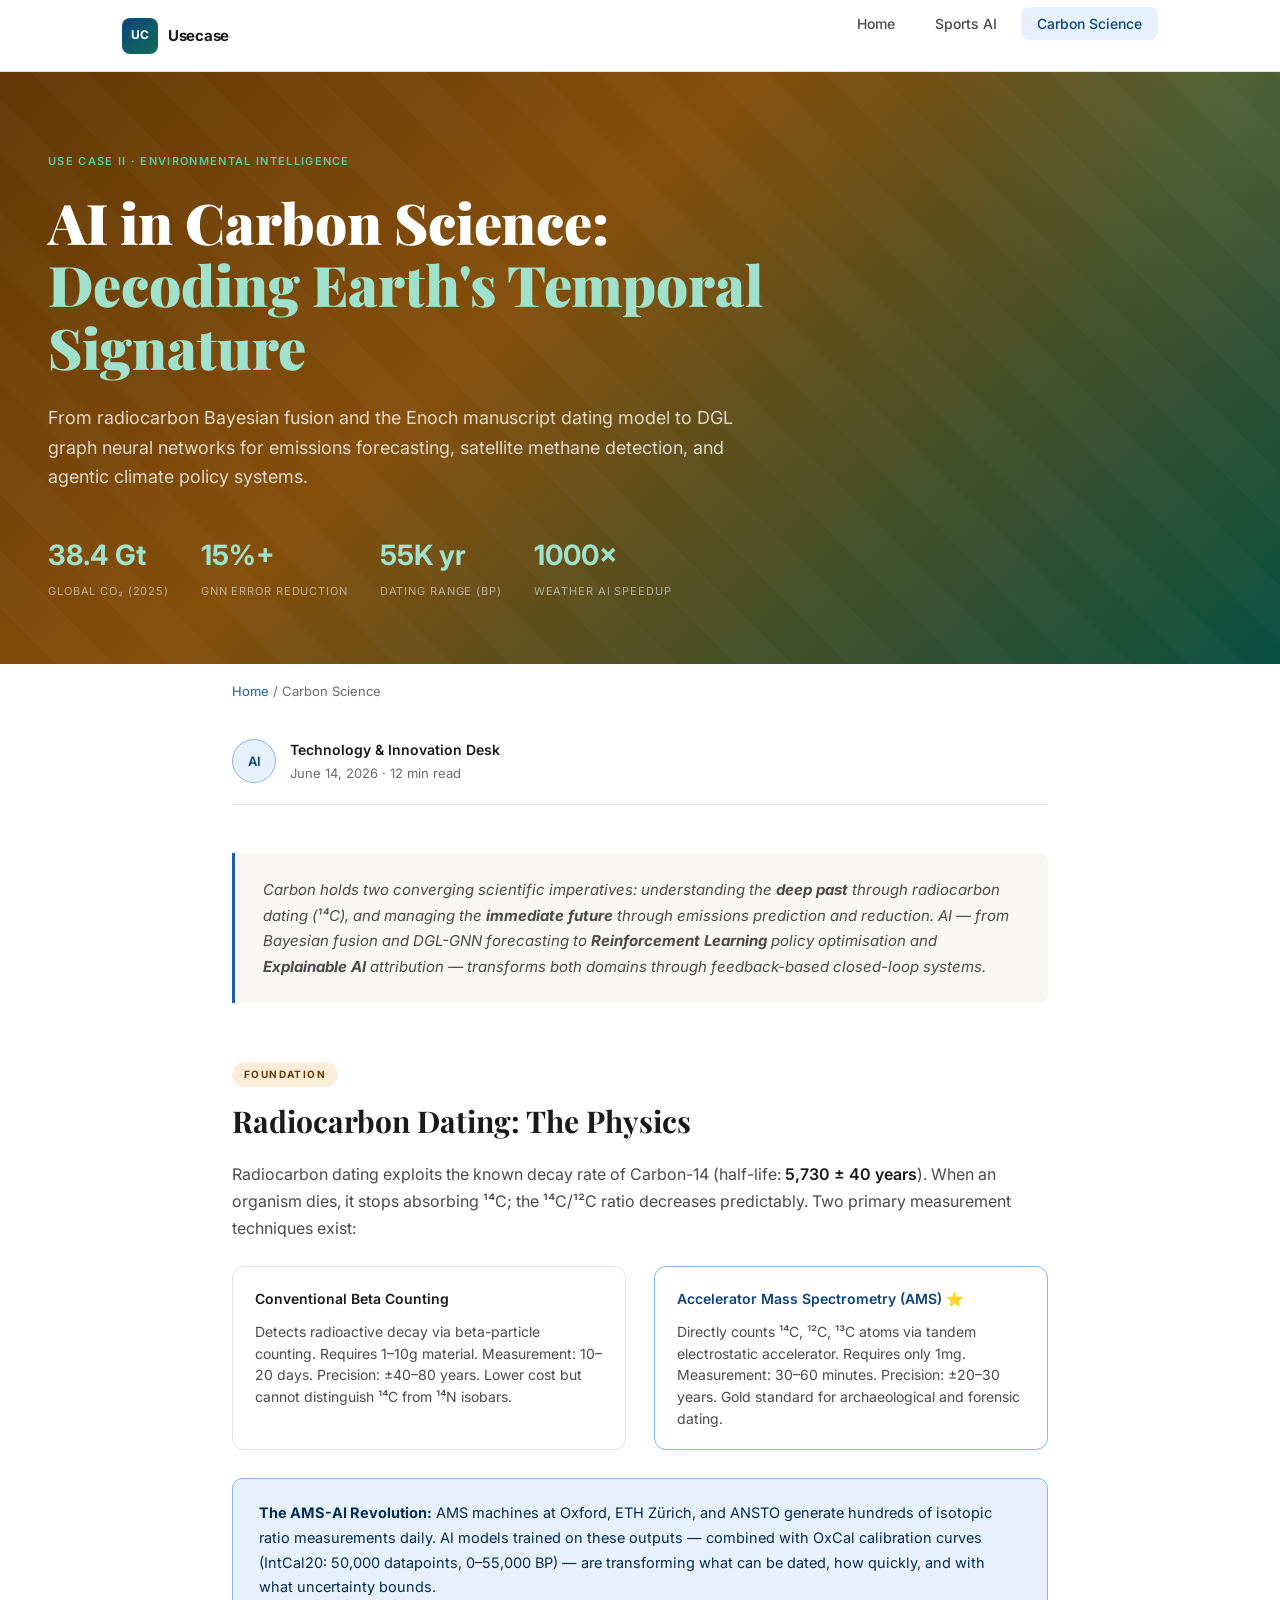
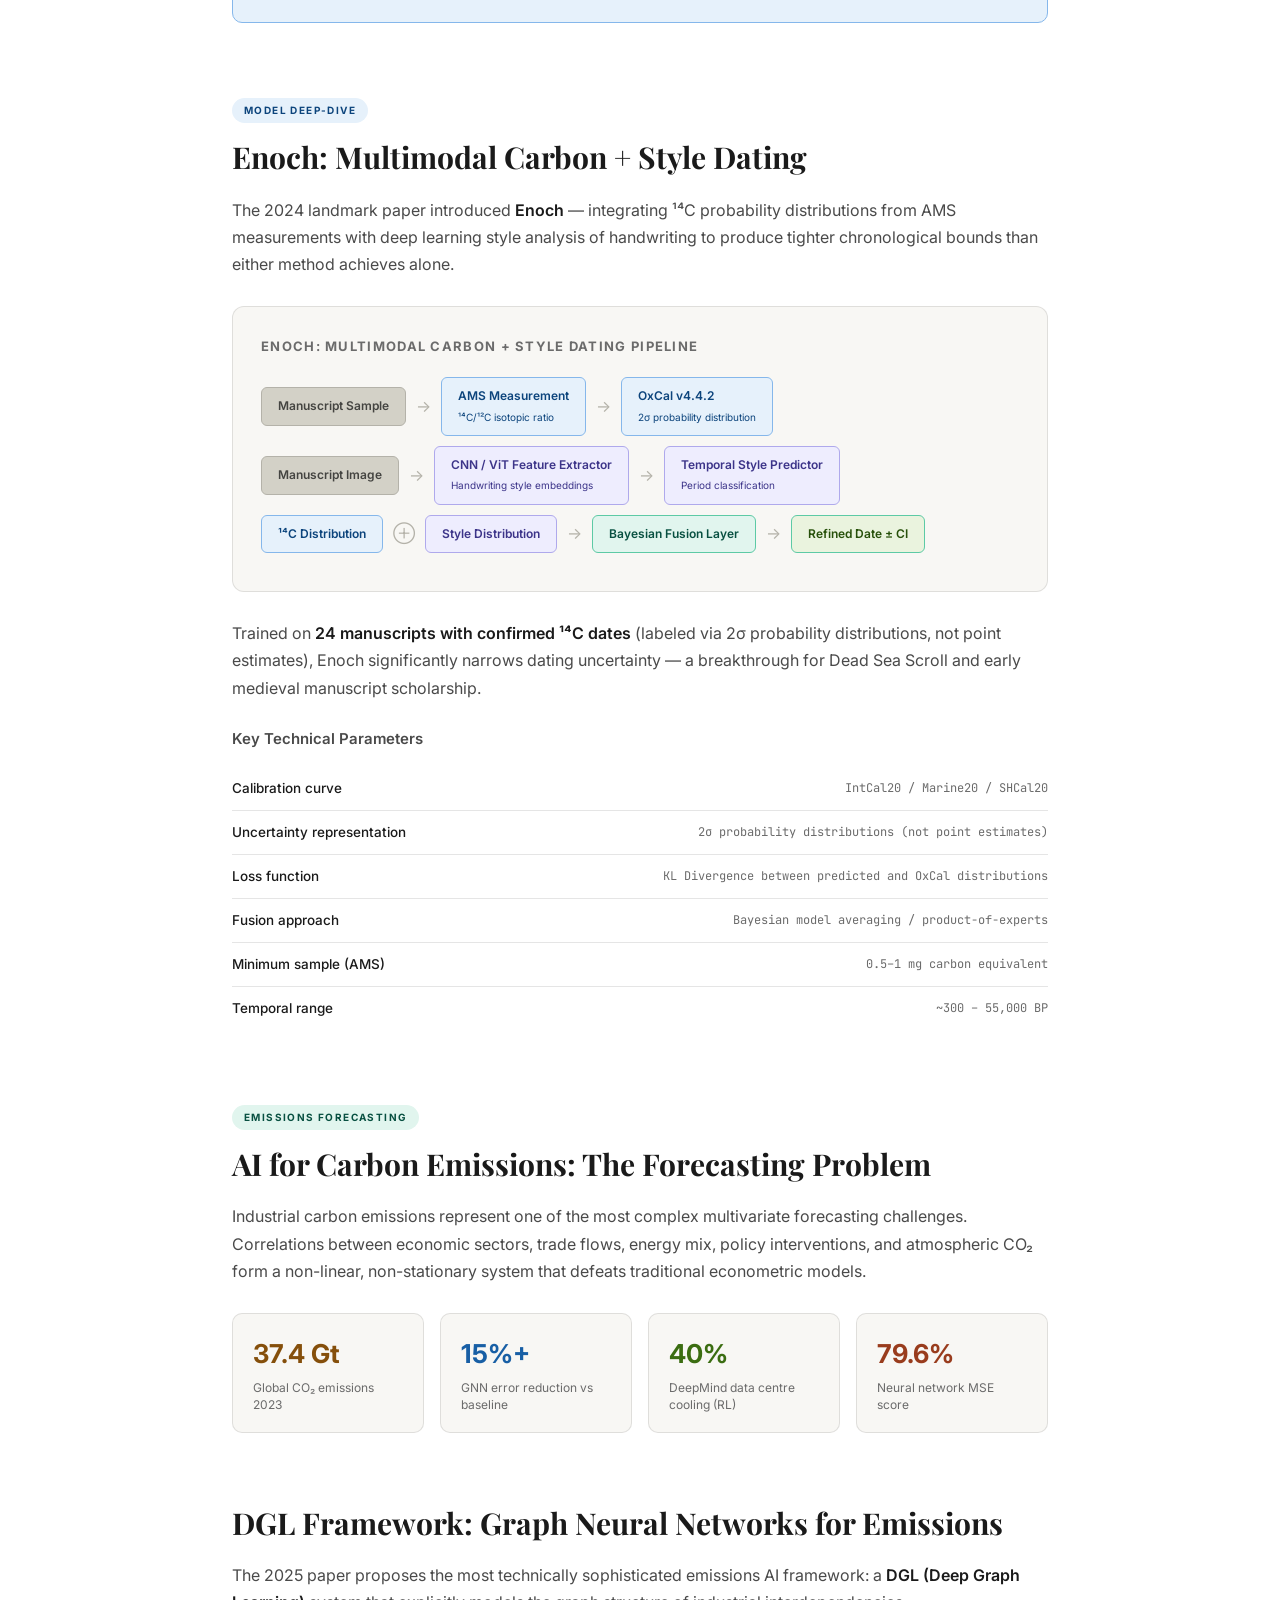
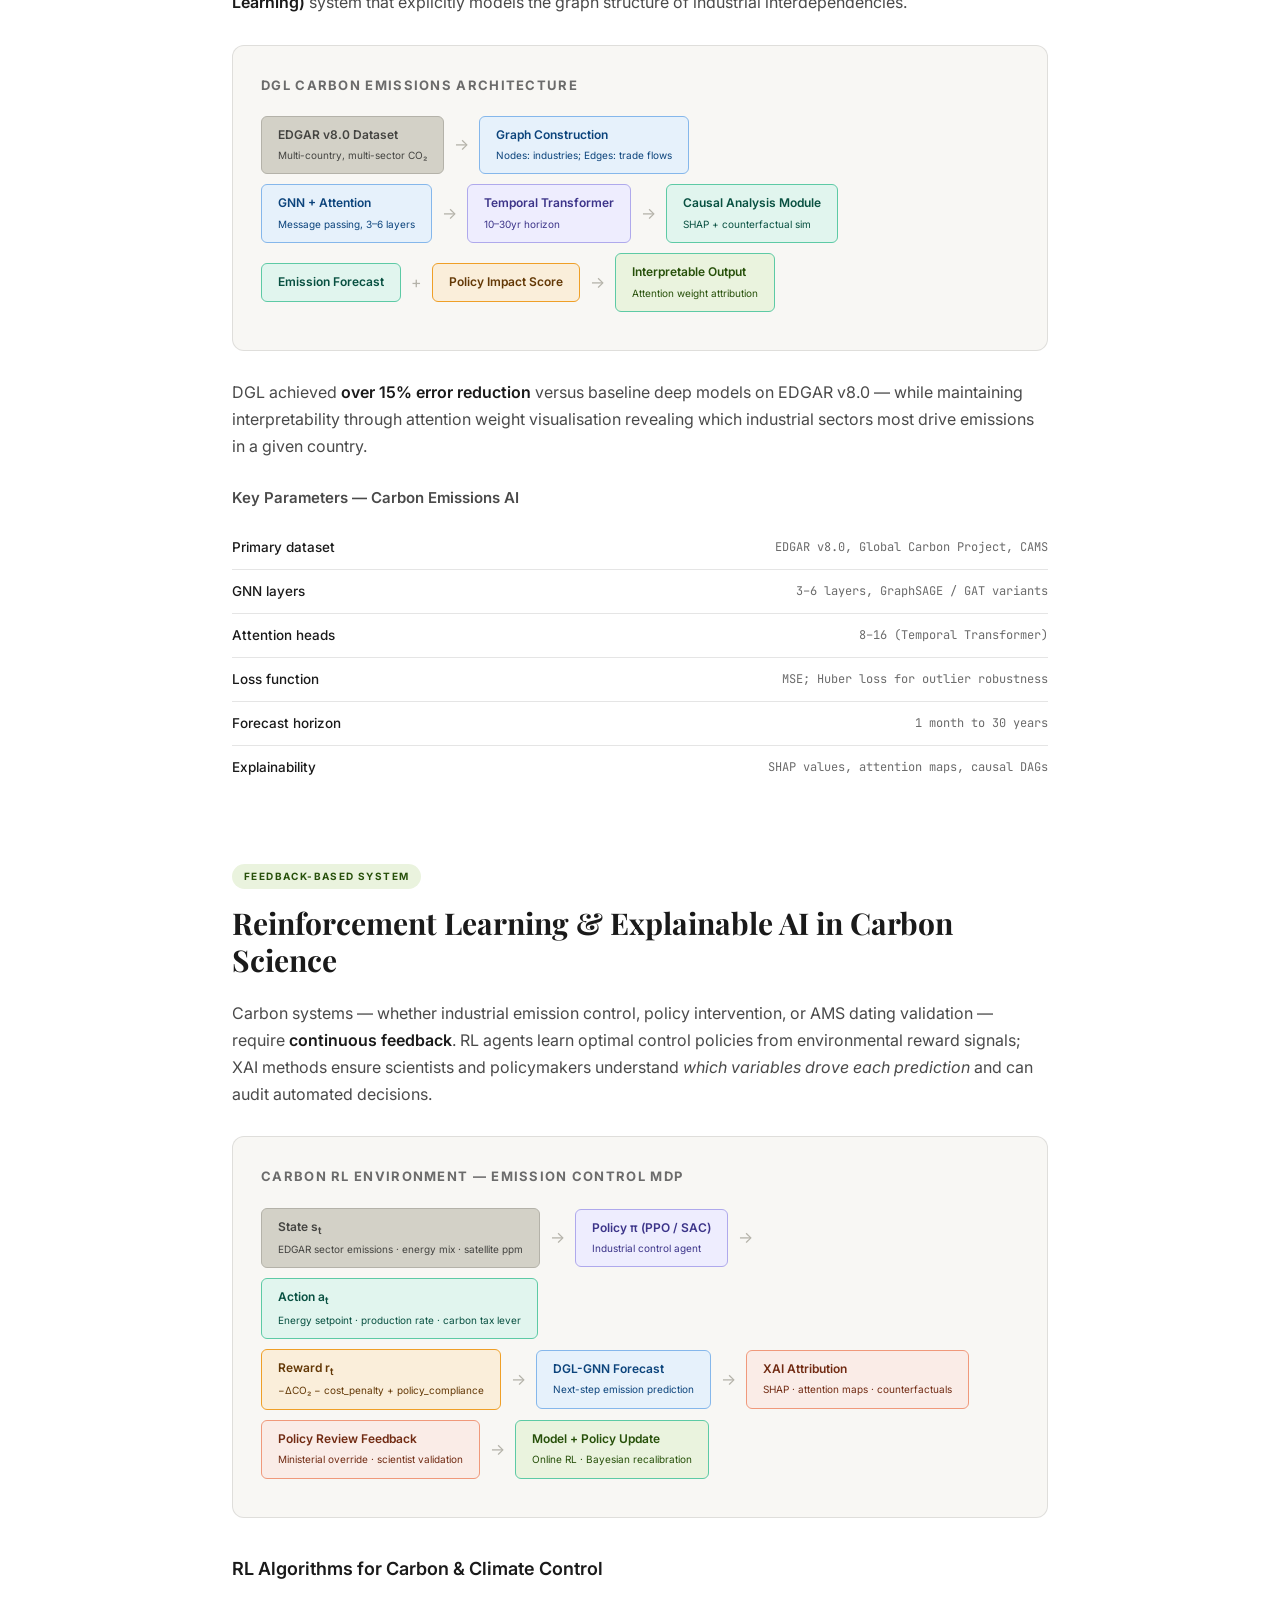
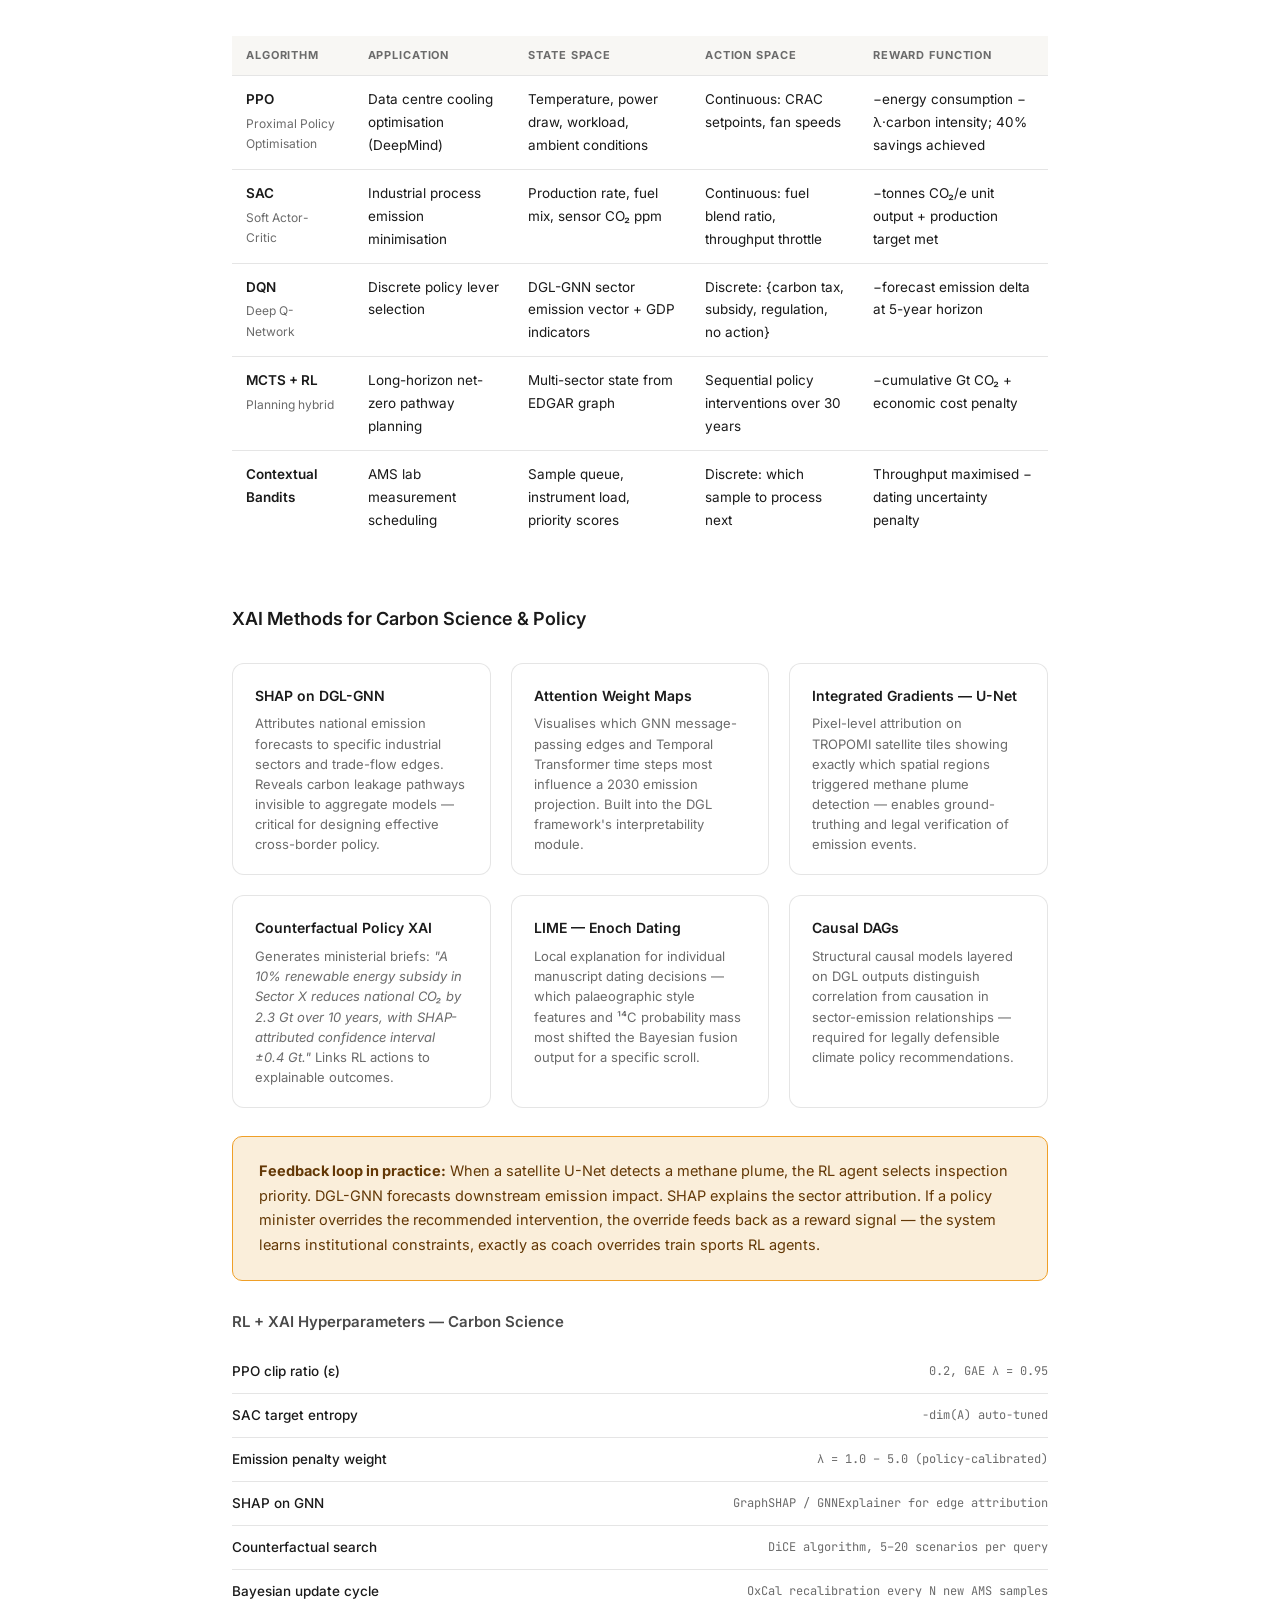
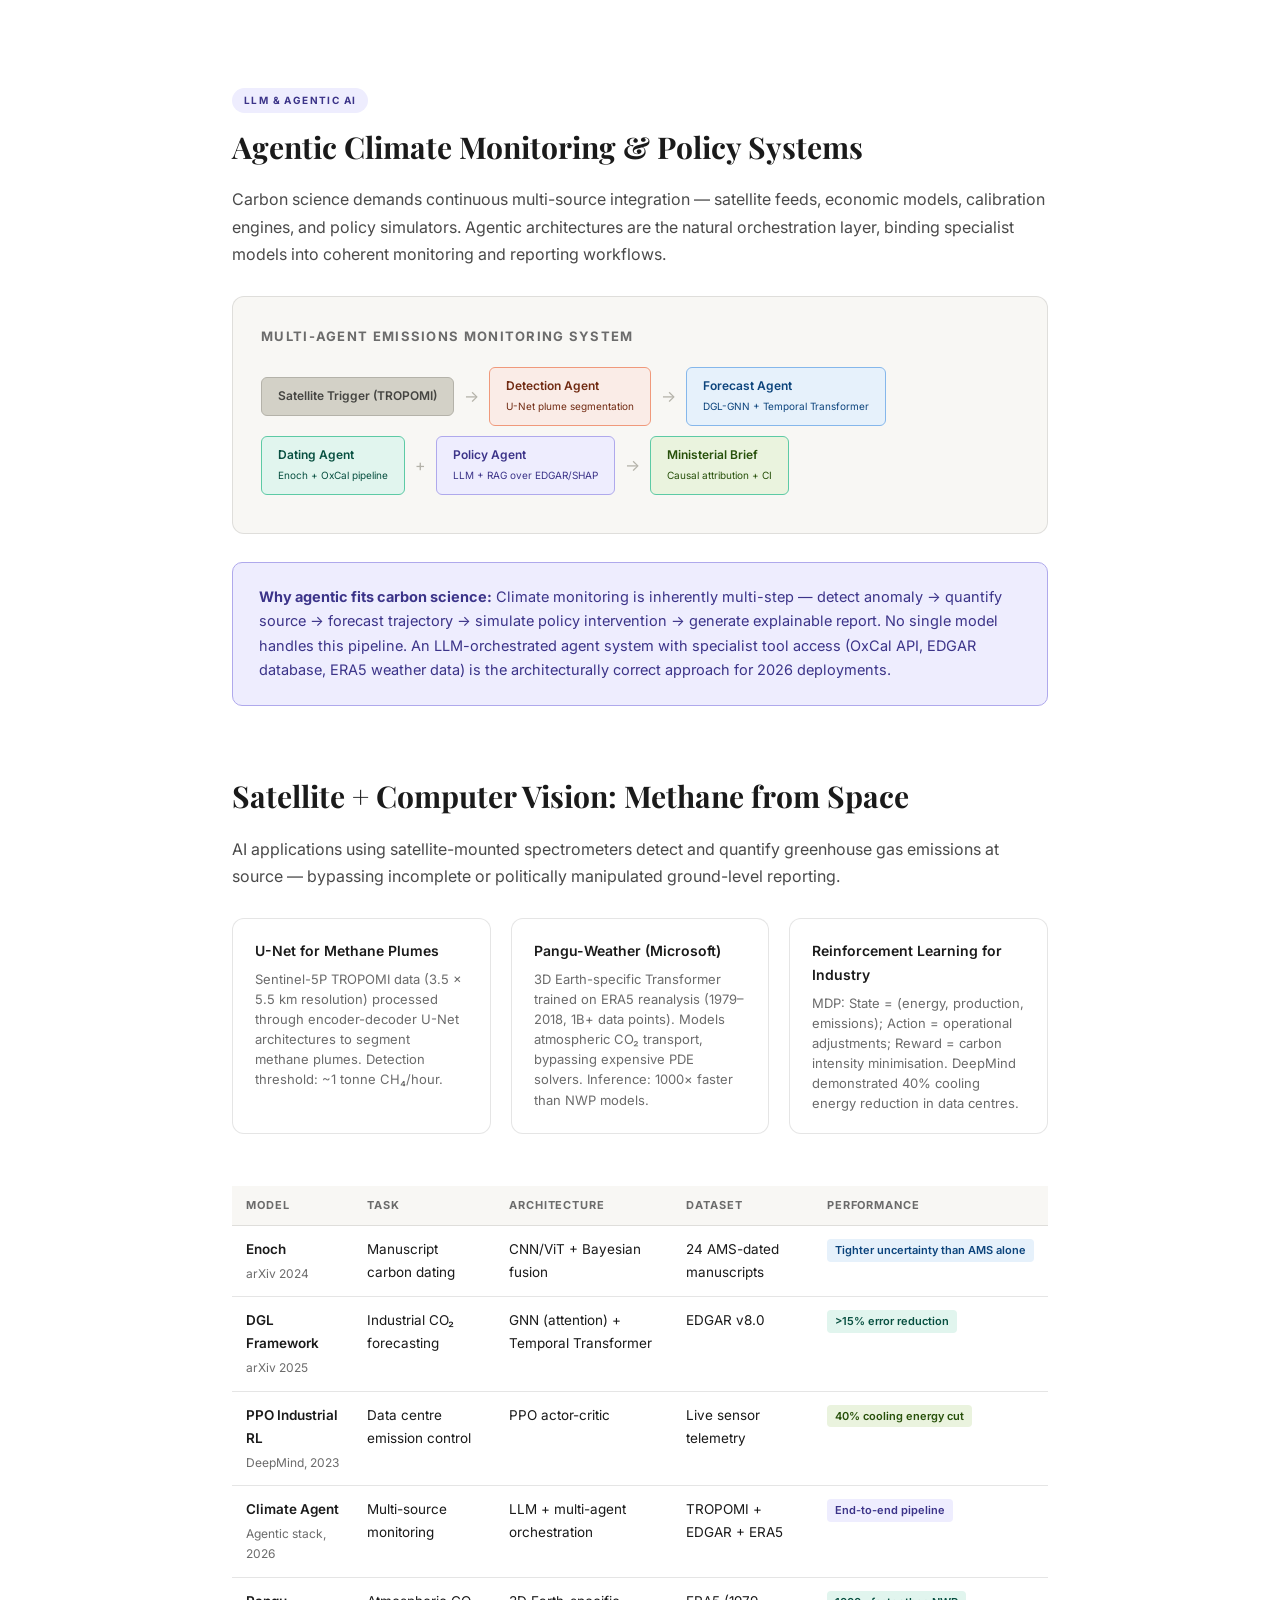
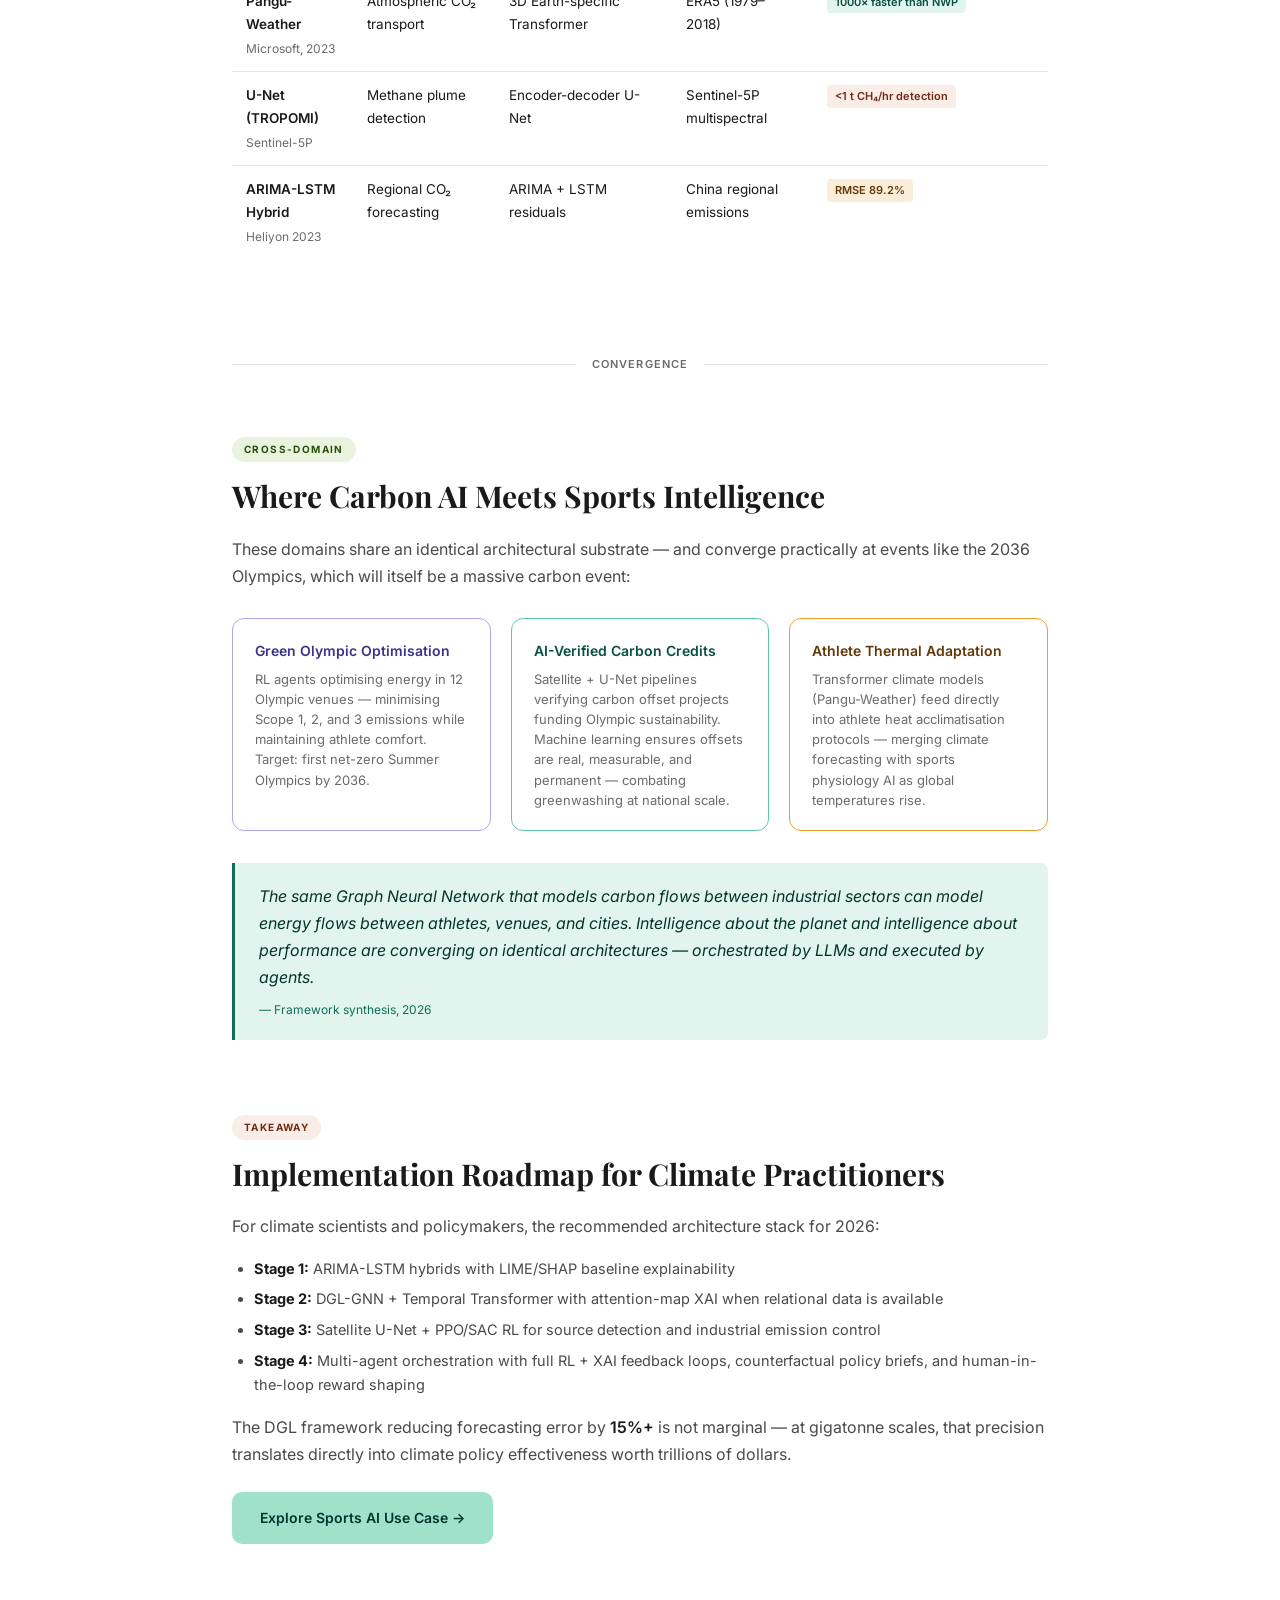
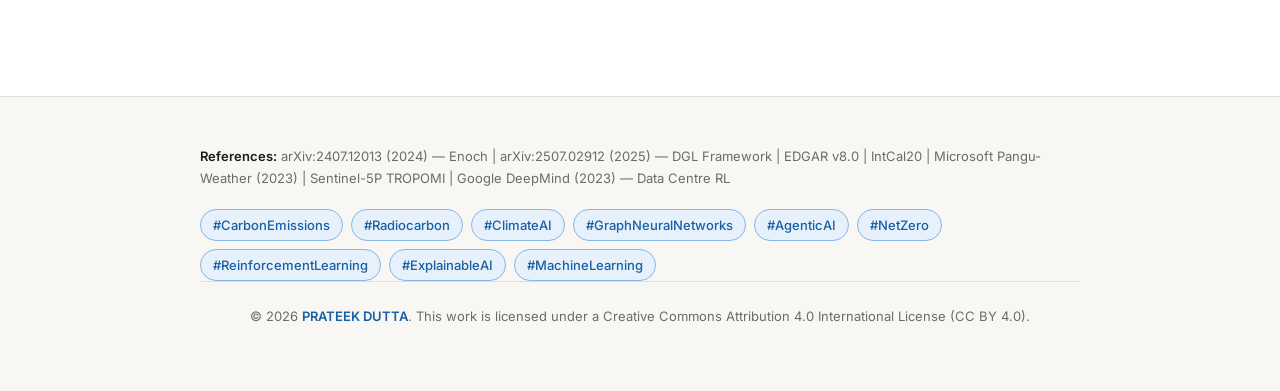
==== commit 38a66486: "Co2 emmision figure & year modification in section" ====
--- a/carbon.html
+++ b/carbon.html
@@ -34,7 +34,7 @@
   <h1>AI in Carbon Science:<br><span>Decoding Earth's Temporal Signature</span></h1>
   <p class="hero-sub">From radiocarbon Bayesian fusion and the Enoch manuscript dating model to DGL graph neural networks for emissions forecasting, satellite methane detection, and agentic climate policy systems.</p>
   <div class="hero-meta">
-    <div class="hero-stat"><div class="num">37.4 Gt</div><div class="lbl">Global CO₂ (2023)</div></div>
+    <div class="hero-stat"><div class="num">38.4 Gt</div><div class="lbl">Global CO₂ (2025)</div></div>
     <div class="hero-stat"><div class="num">15%+</div><div class="lbl">GNN error reduction</div></div>
     <div class="hero-stat"><div class="num">55K yr</div><div class="lbl">Dating range (BP)</div></div>
     <div class="hero-stat"><div class="num">1000×</div><div class="lbl">Weather AI speedup</div></div>
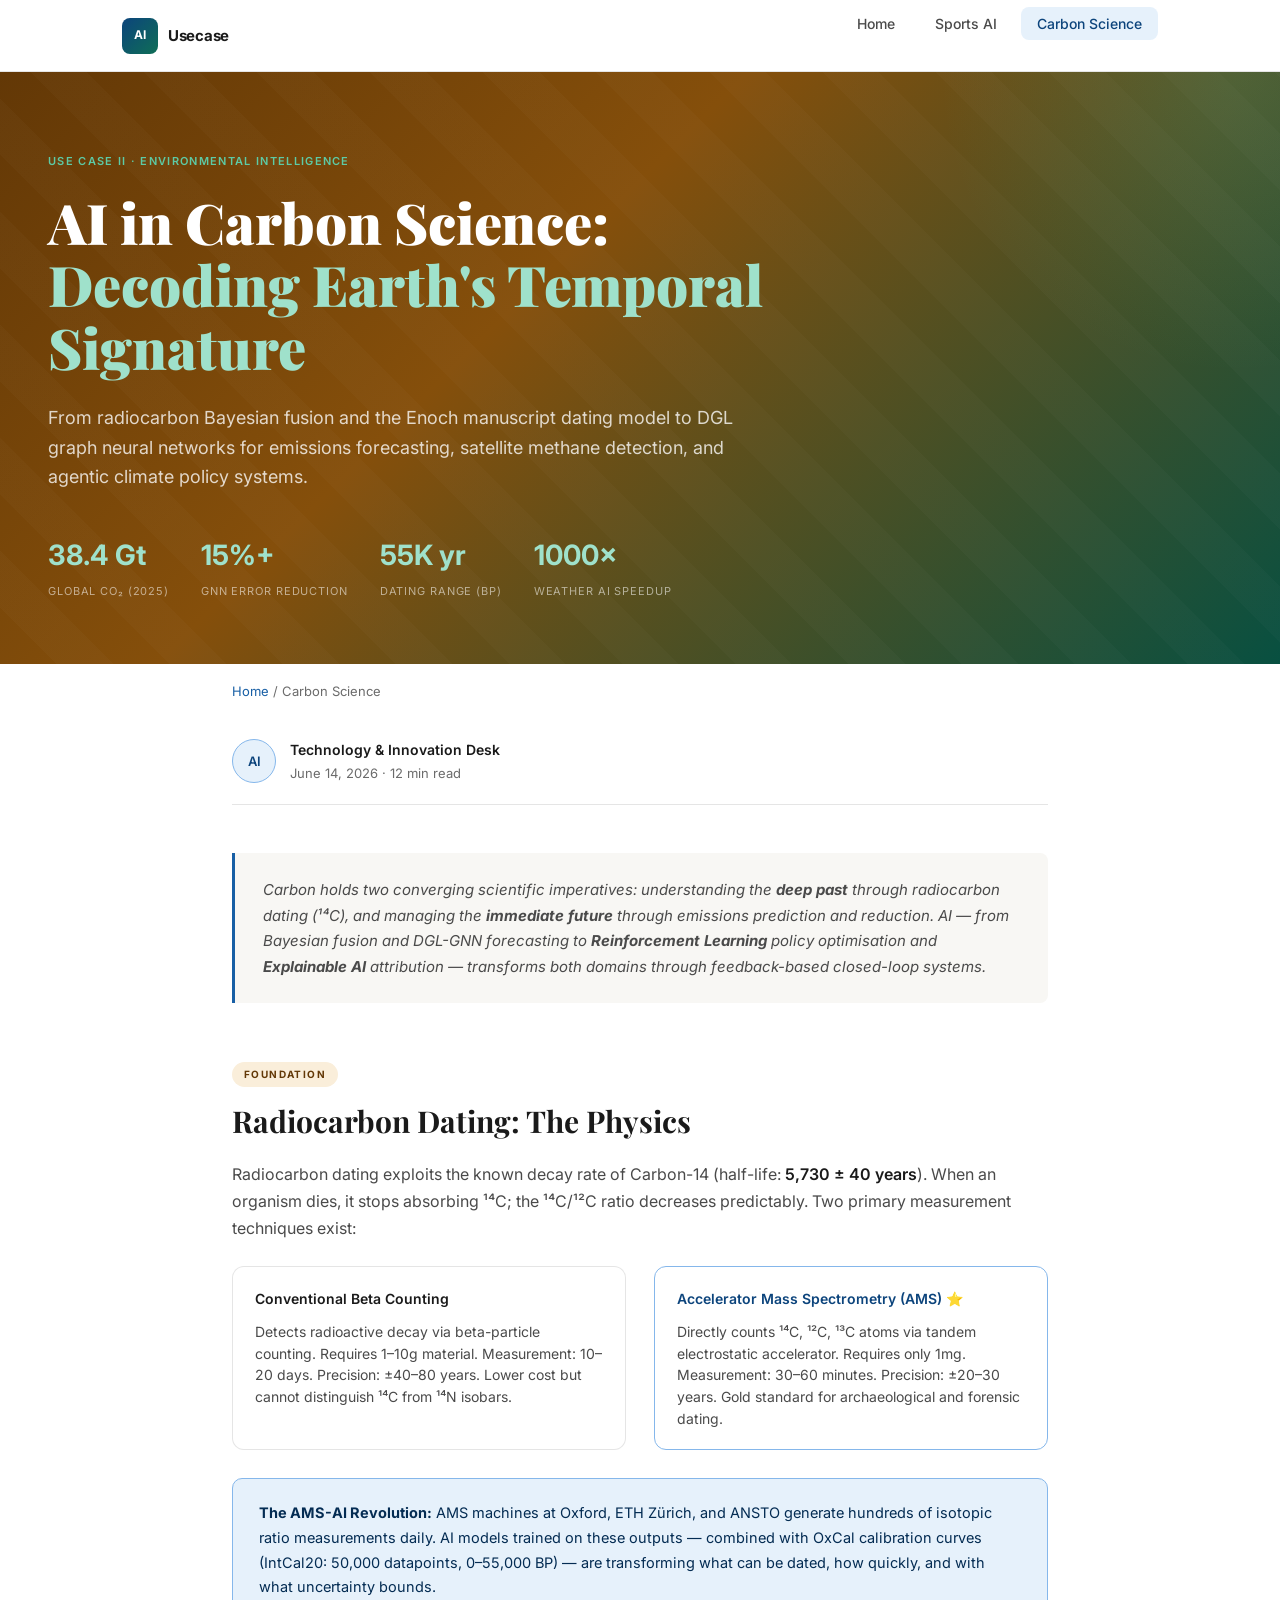
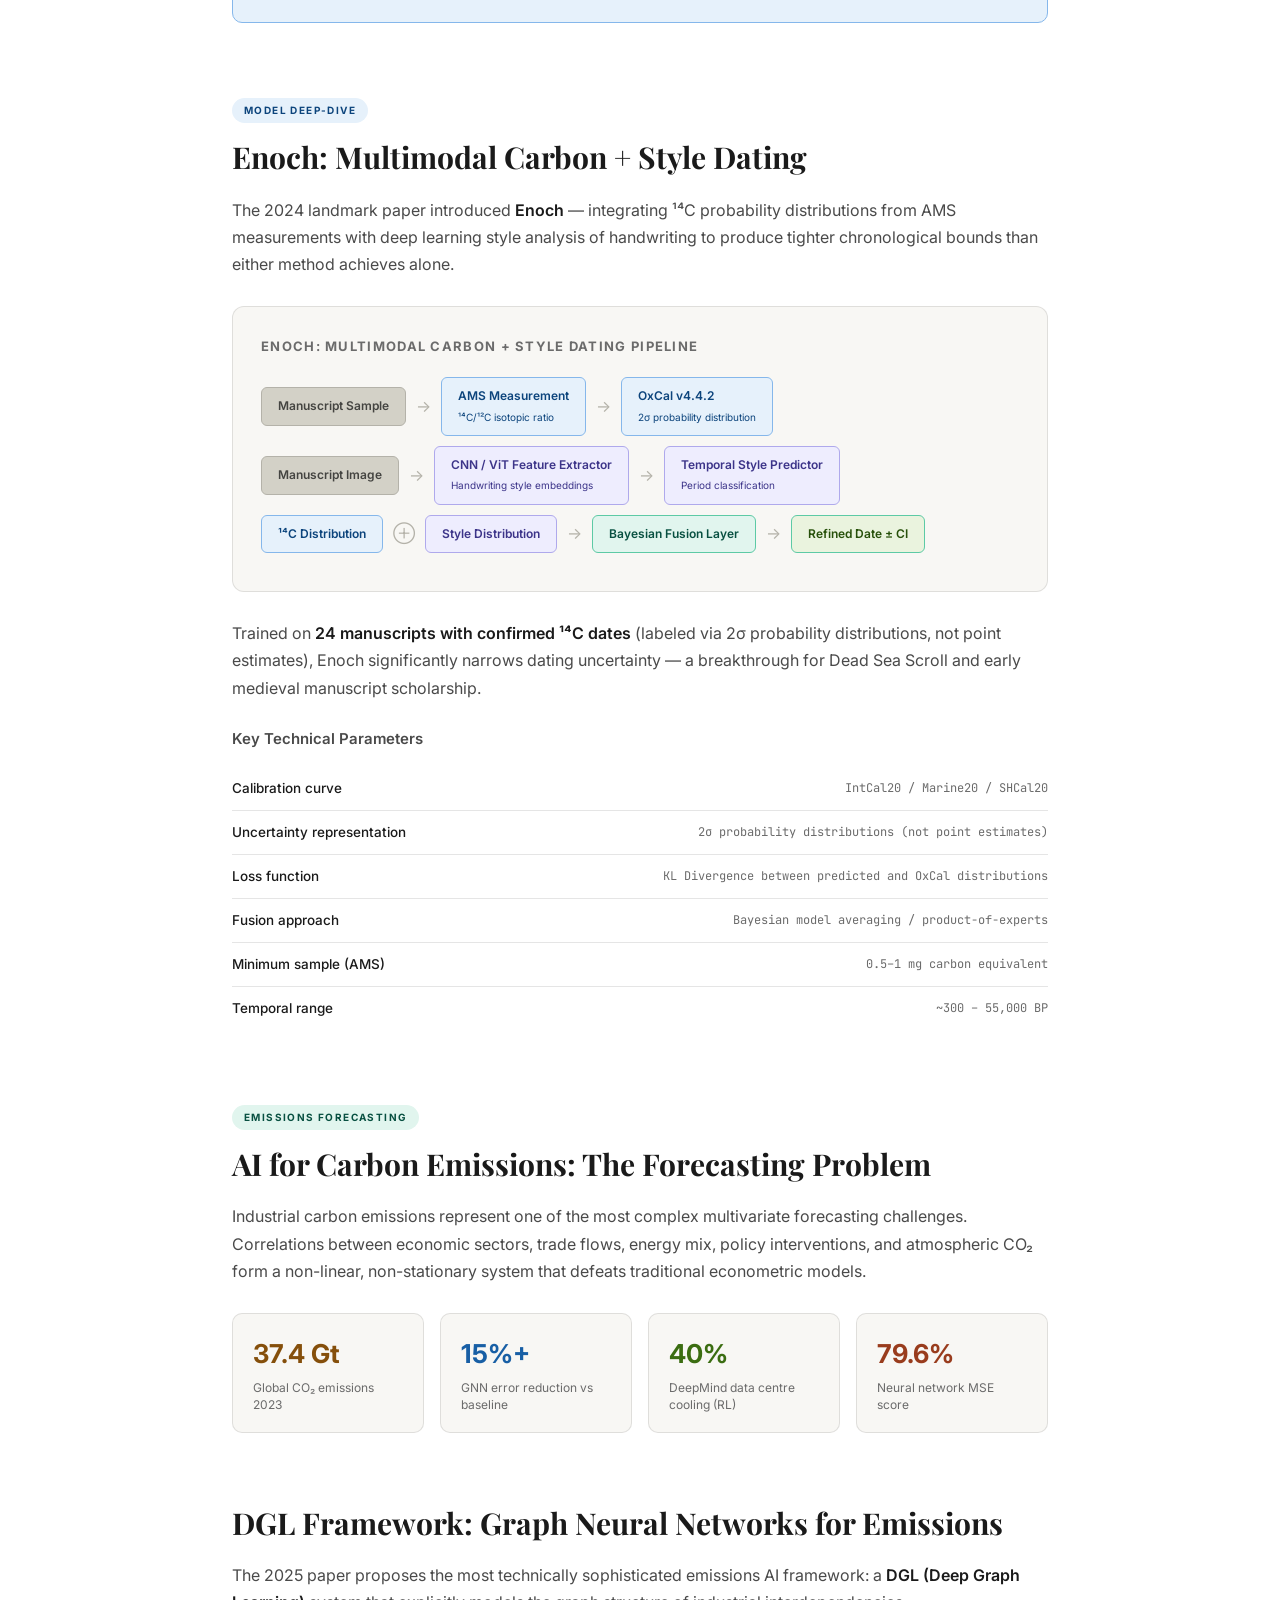
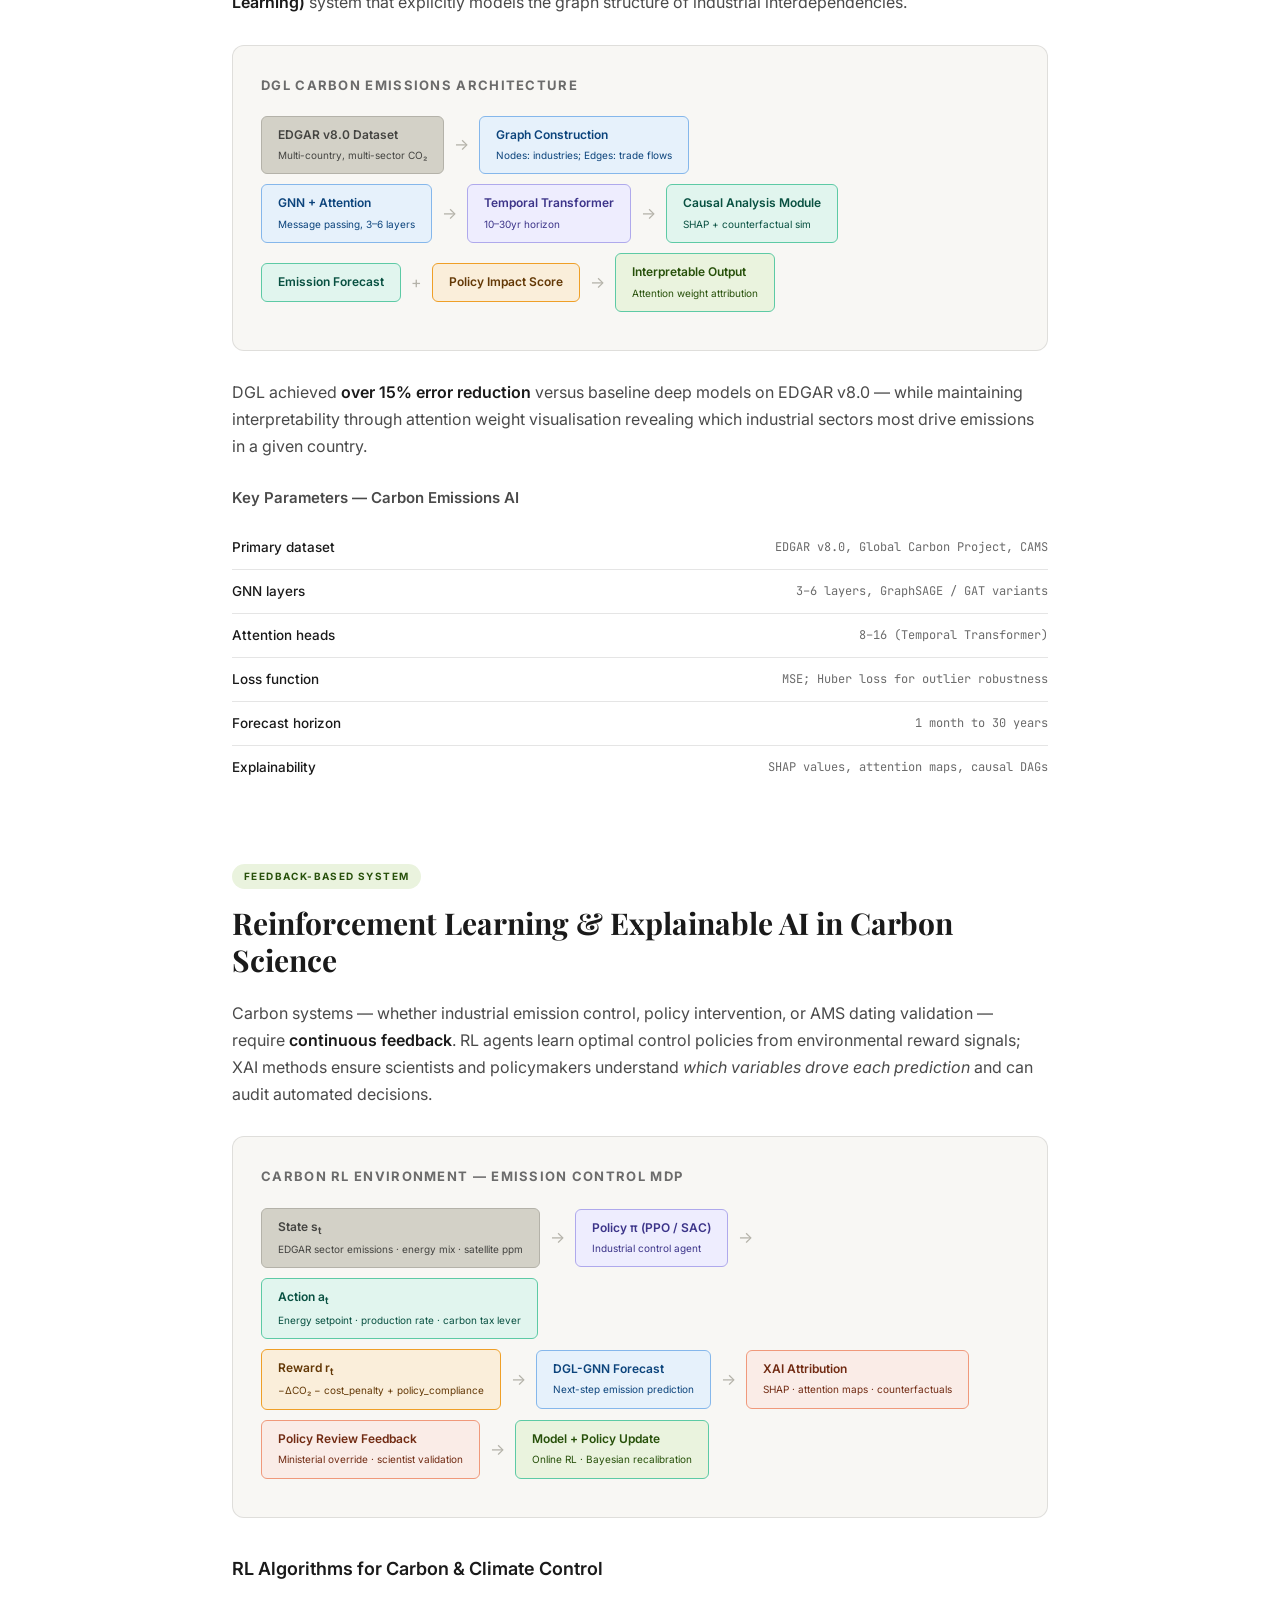
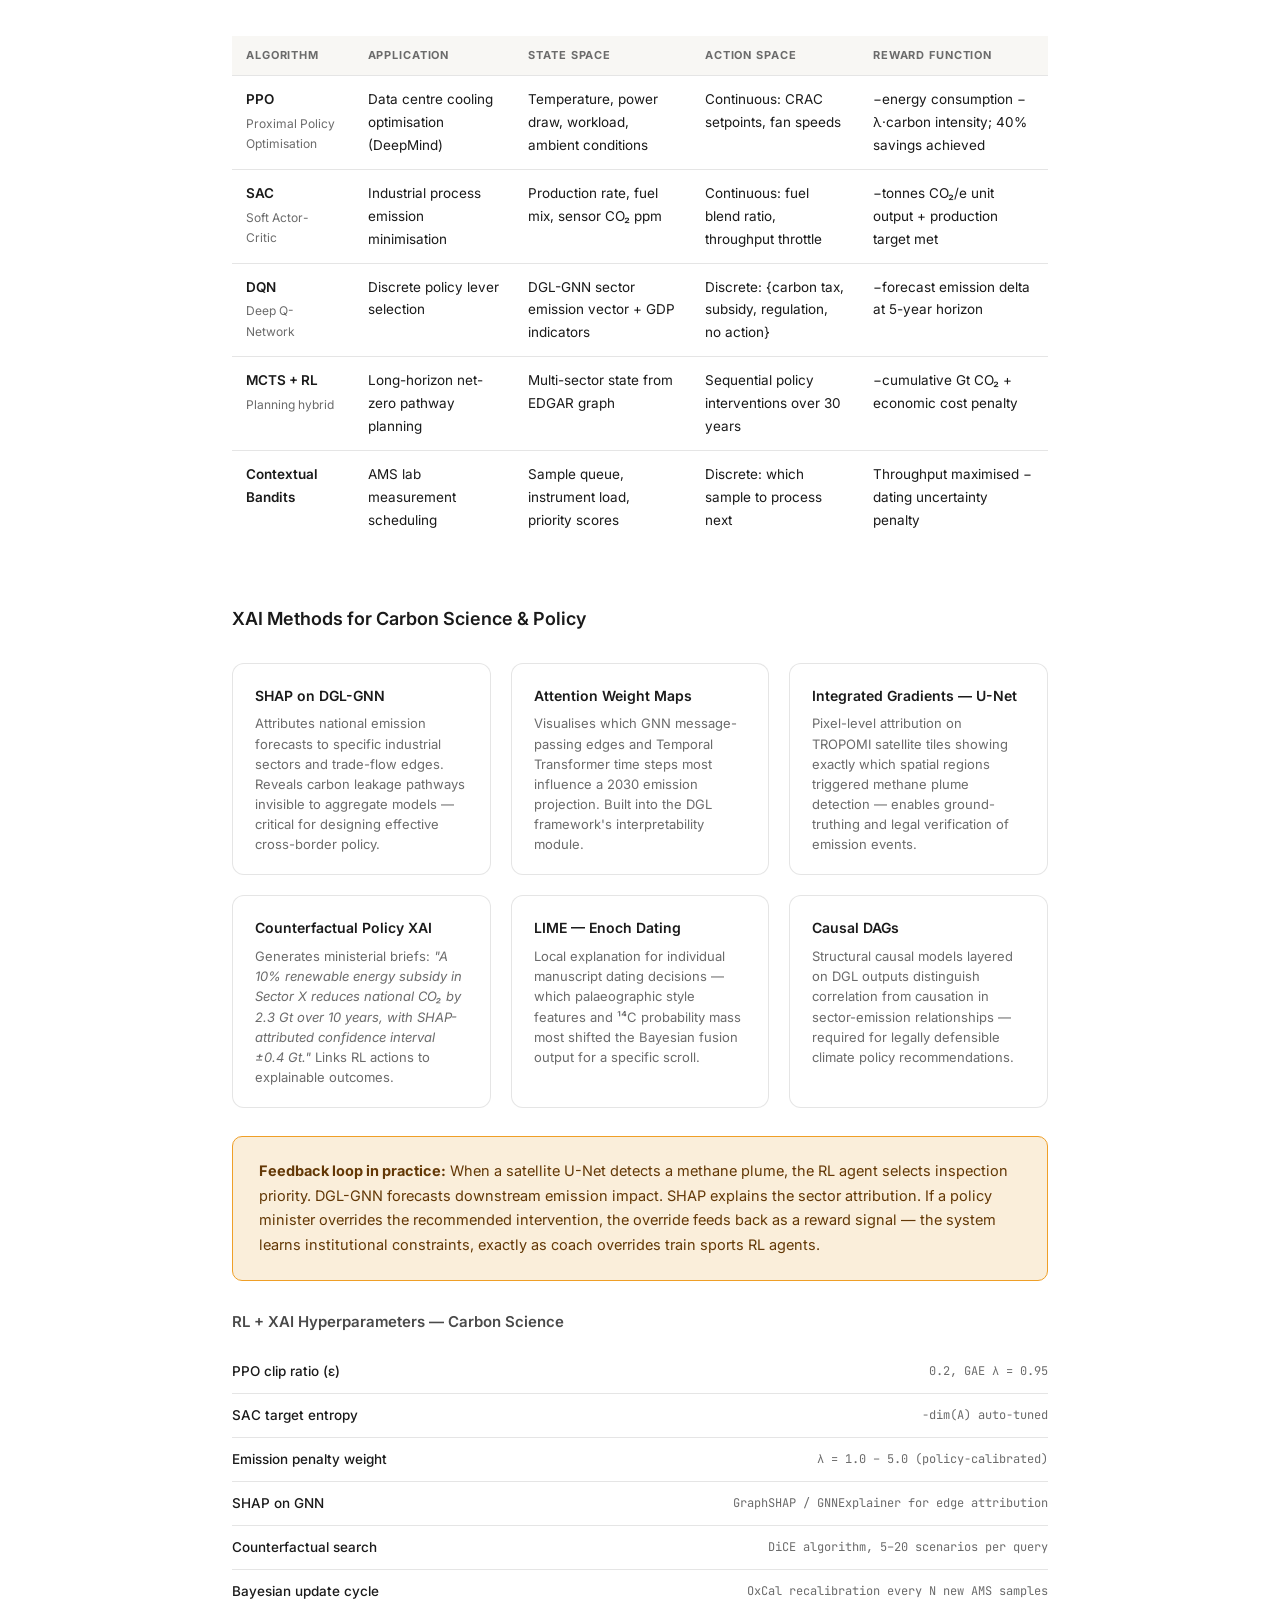
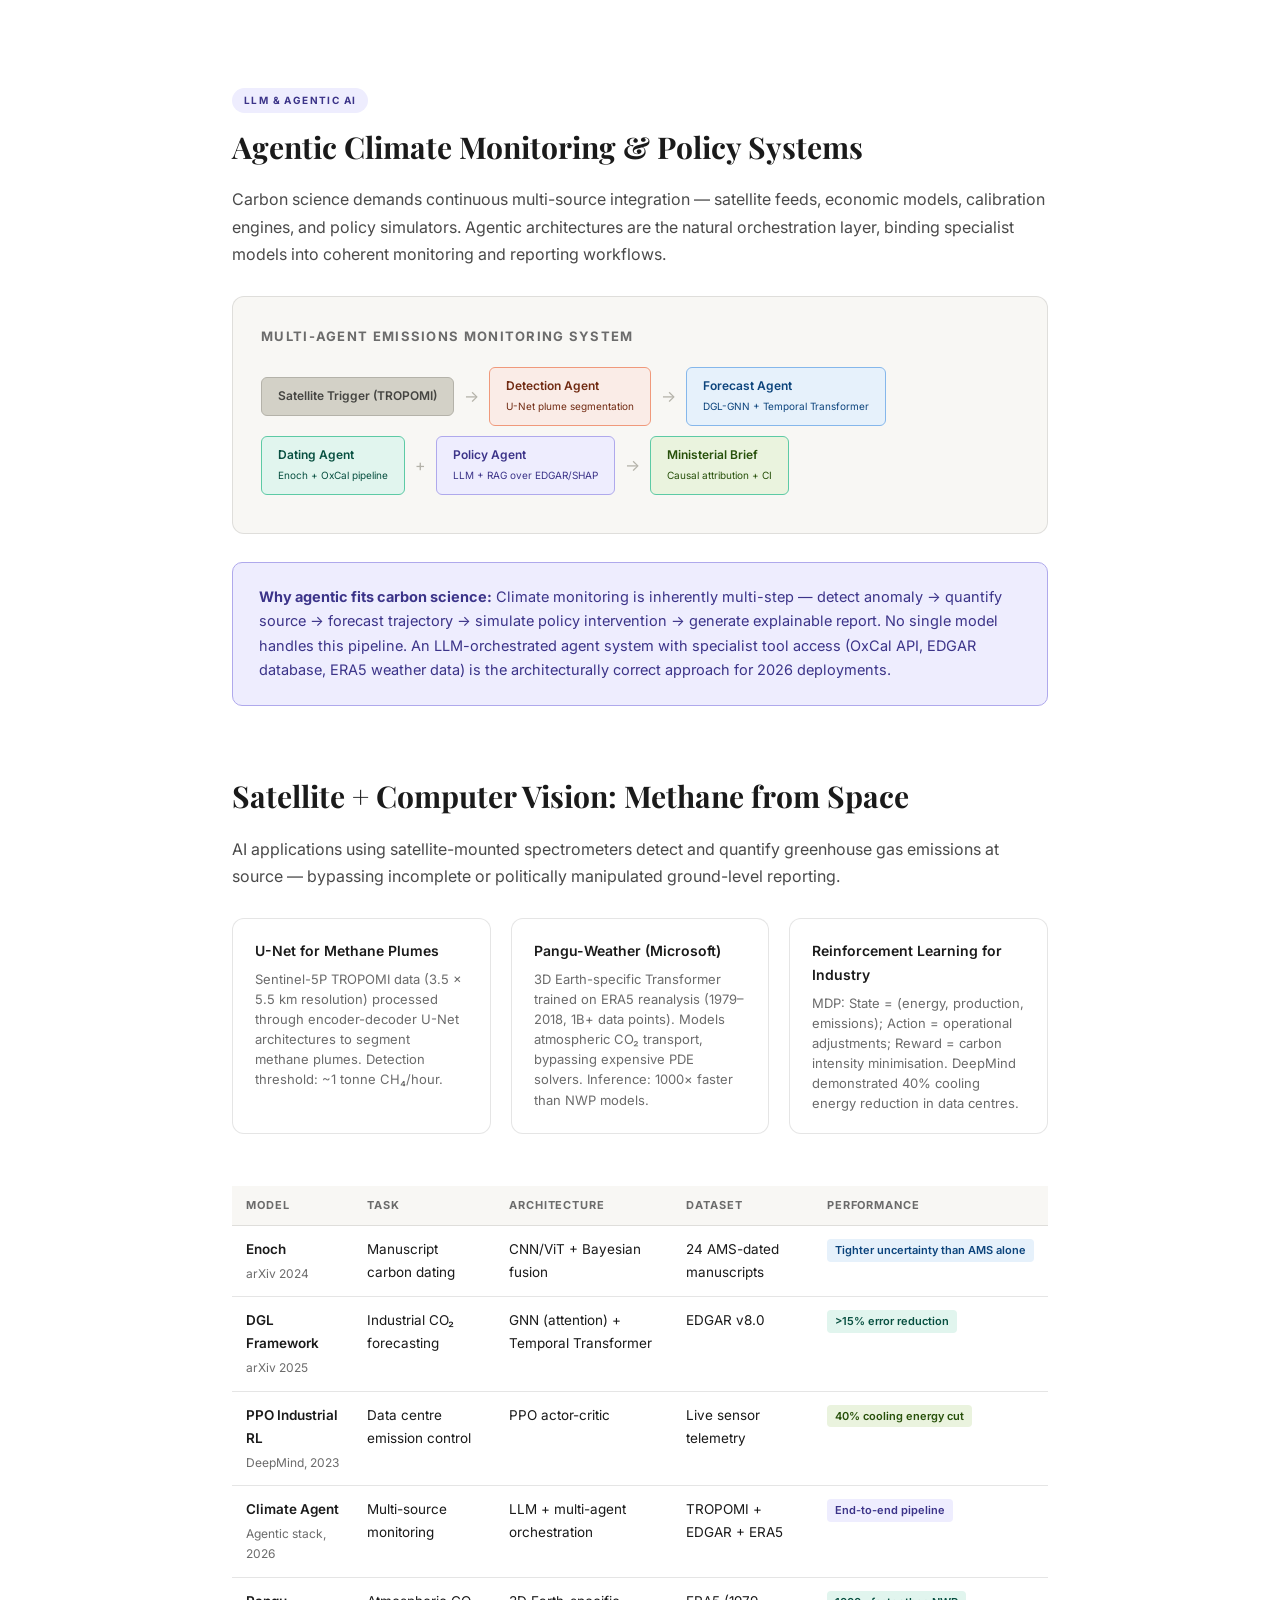
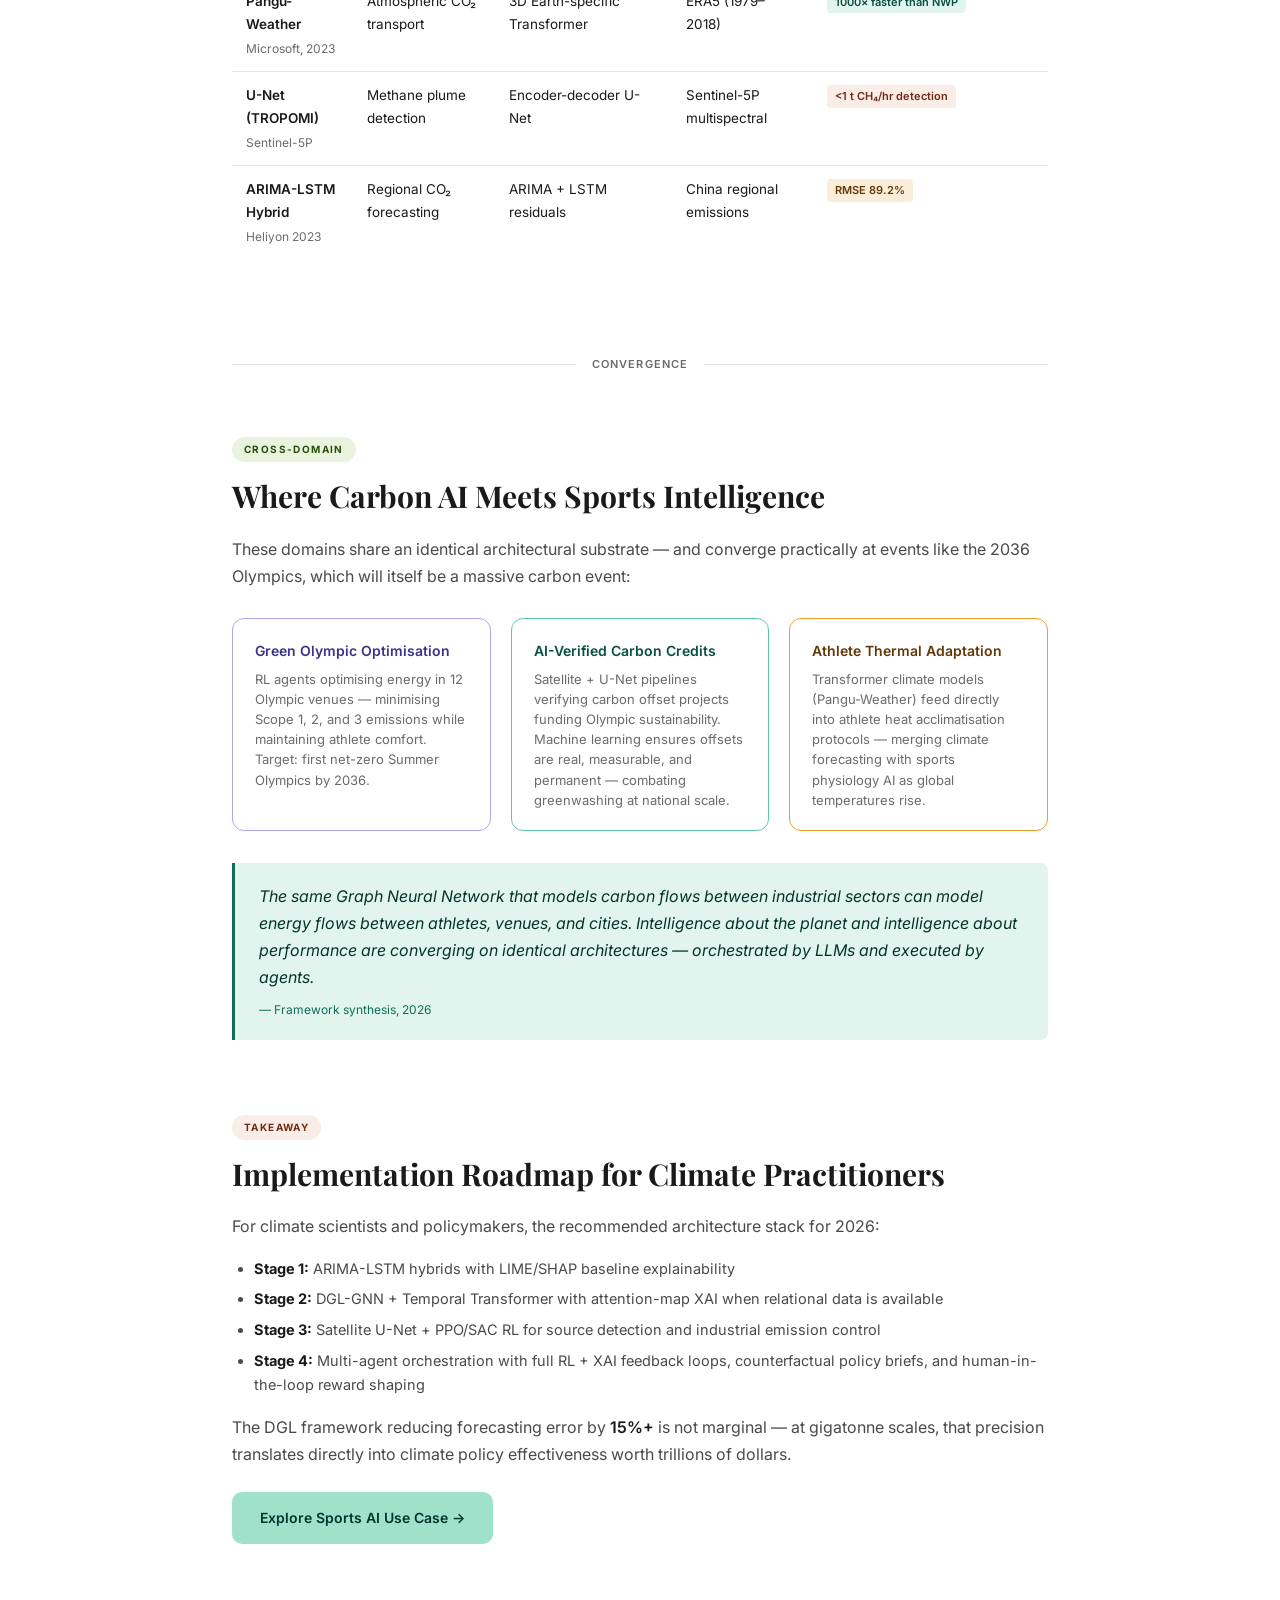
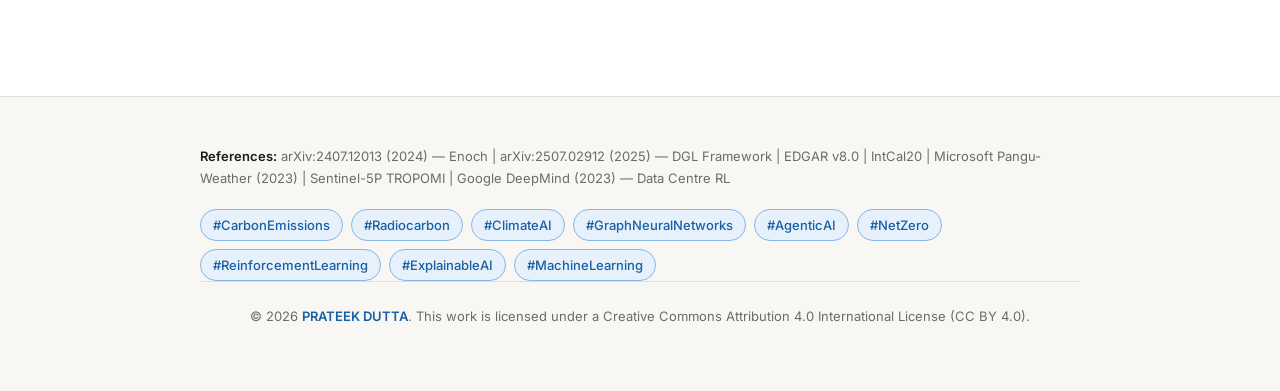
==== commit b65c8ff2: "Favicon modification" ====
--- a/carbon.html
+++ b/carbon.html
@@ -6,6 +6,8 @@
   <meta http-equiv="X-UA-Compatible" content="IE=edge">
   <meta name="description" content="AI in Carbon Dating & Emissions — Enoch model, DGL-GNN framework, satellite methane detection, and agentic climate monitoring.">
   <title>Carbon Science — Usecase</title>
+  <link rel="icon" type="image/svg+xml" href="favicon.svg">
+  <link rel="apple-touch-icon" href="favicon.svg">
   <link rel="stylesheet" href="css/styles.css">
 </head>
 <body>
@@ -13,7 +15,7 @@
 <nav class="site-nav" aria-label="Main navigation">
   <div class="nav-inner">
     <a href="index.html" class="nav-brand">
-      <span class="nav-brand-icon">UC</span>
+      <span class="nav-brand-icon">AI</span>
       Usecase
     </a>
     <button class="nav-toggle" aria-label="Toggle menu" aria-expanded="false">
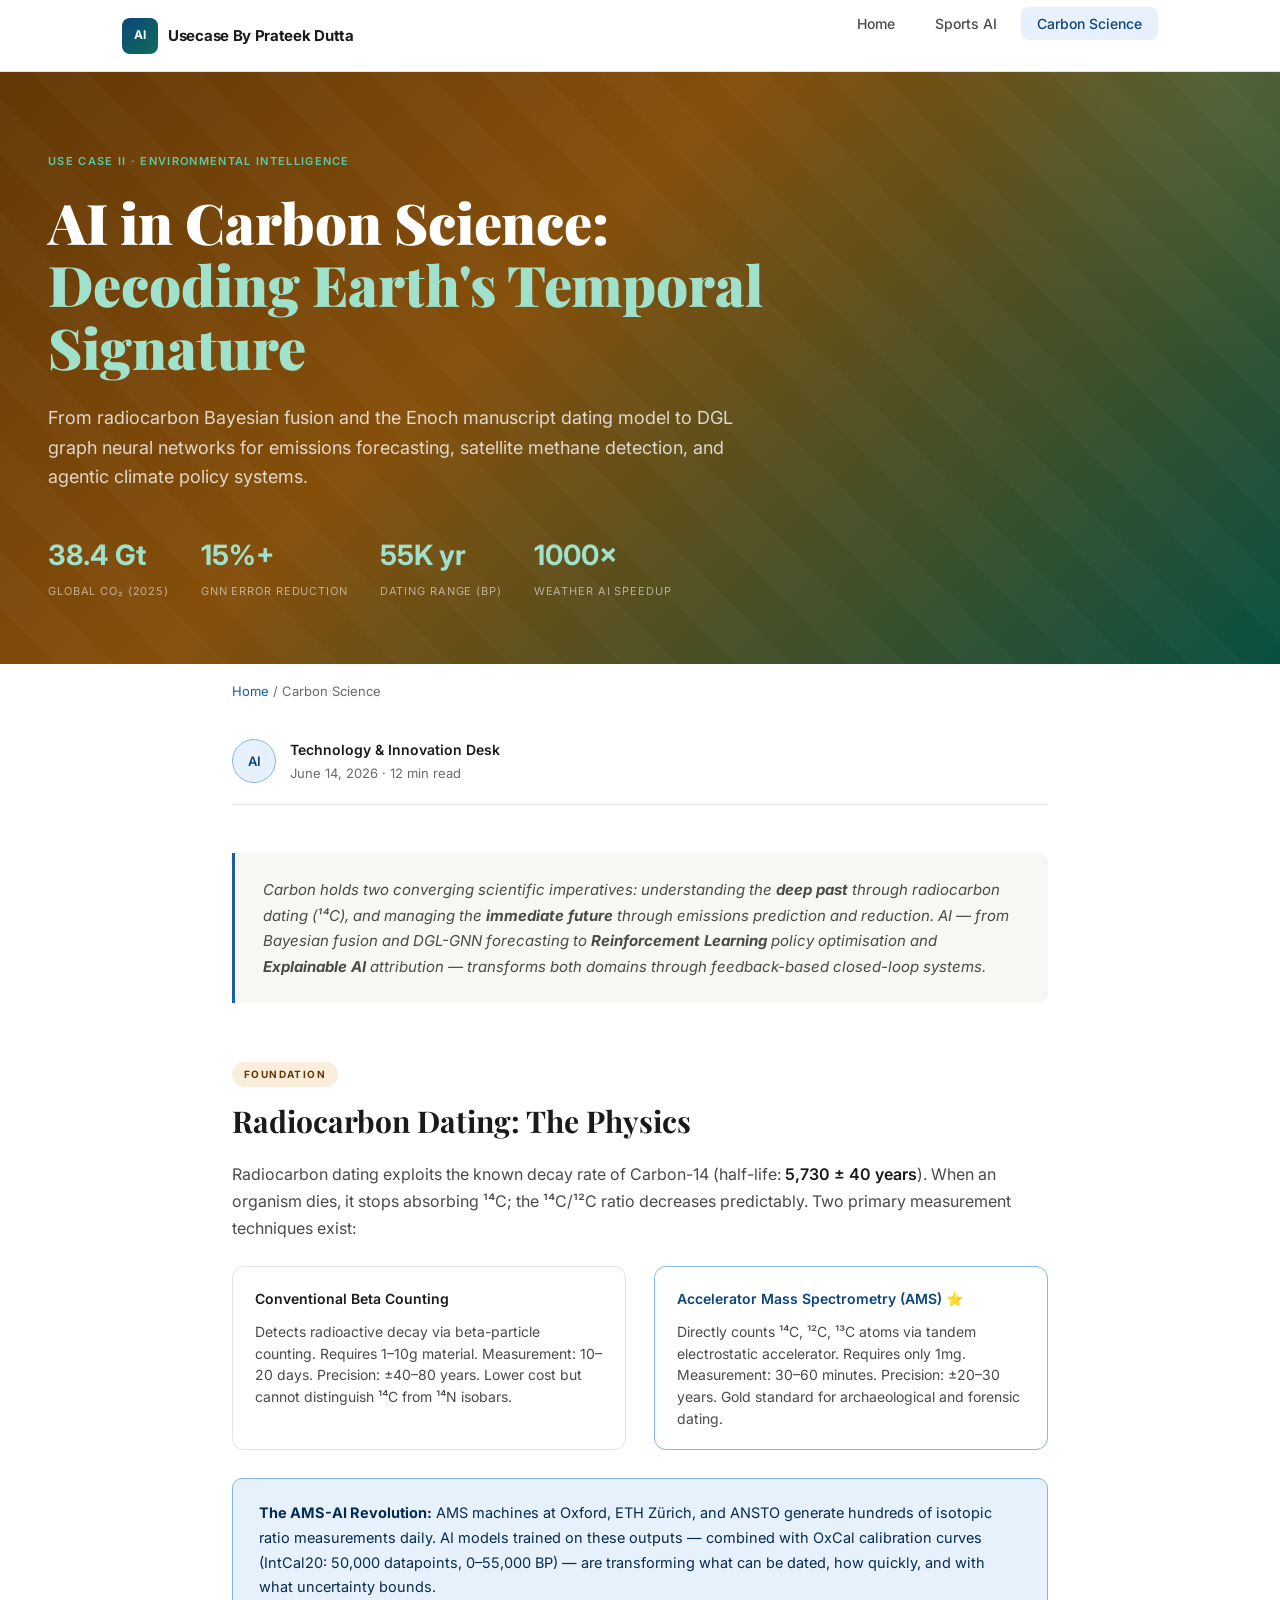
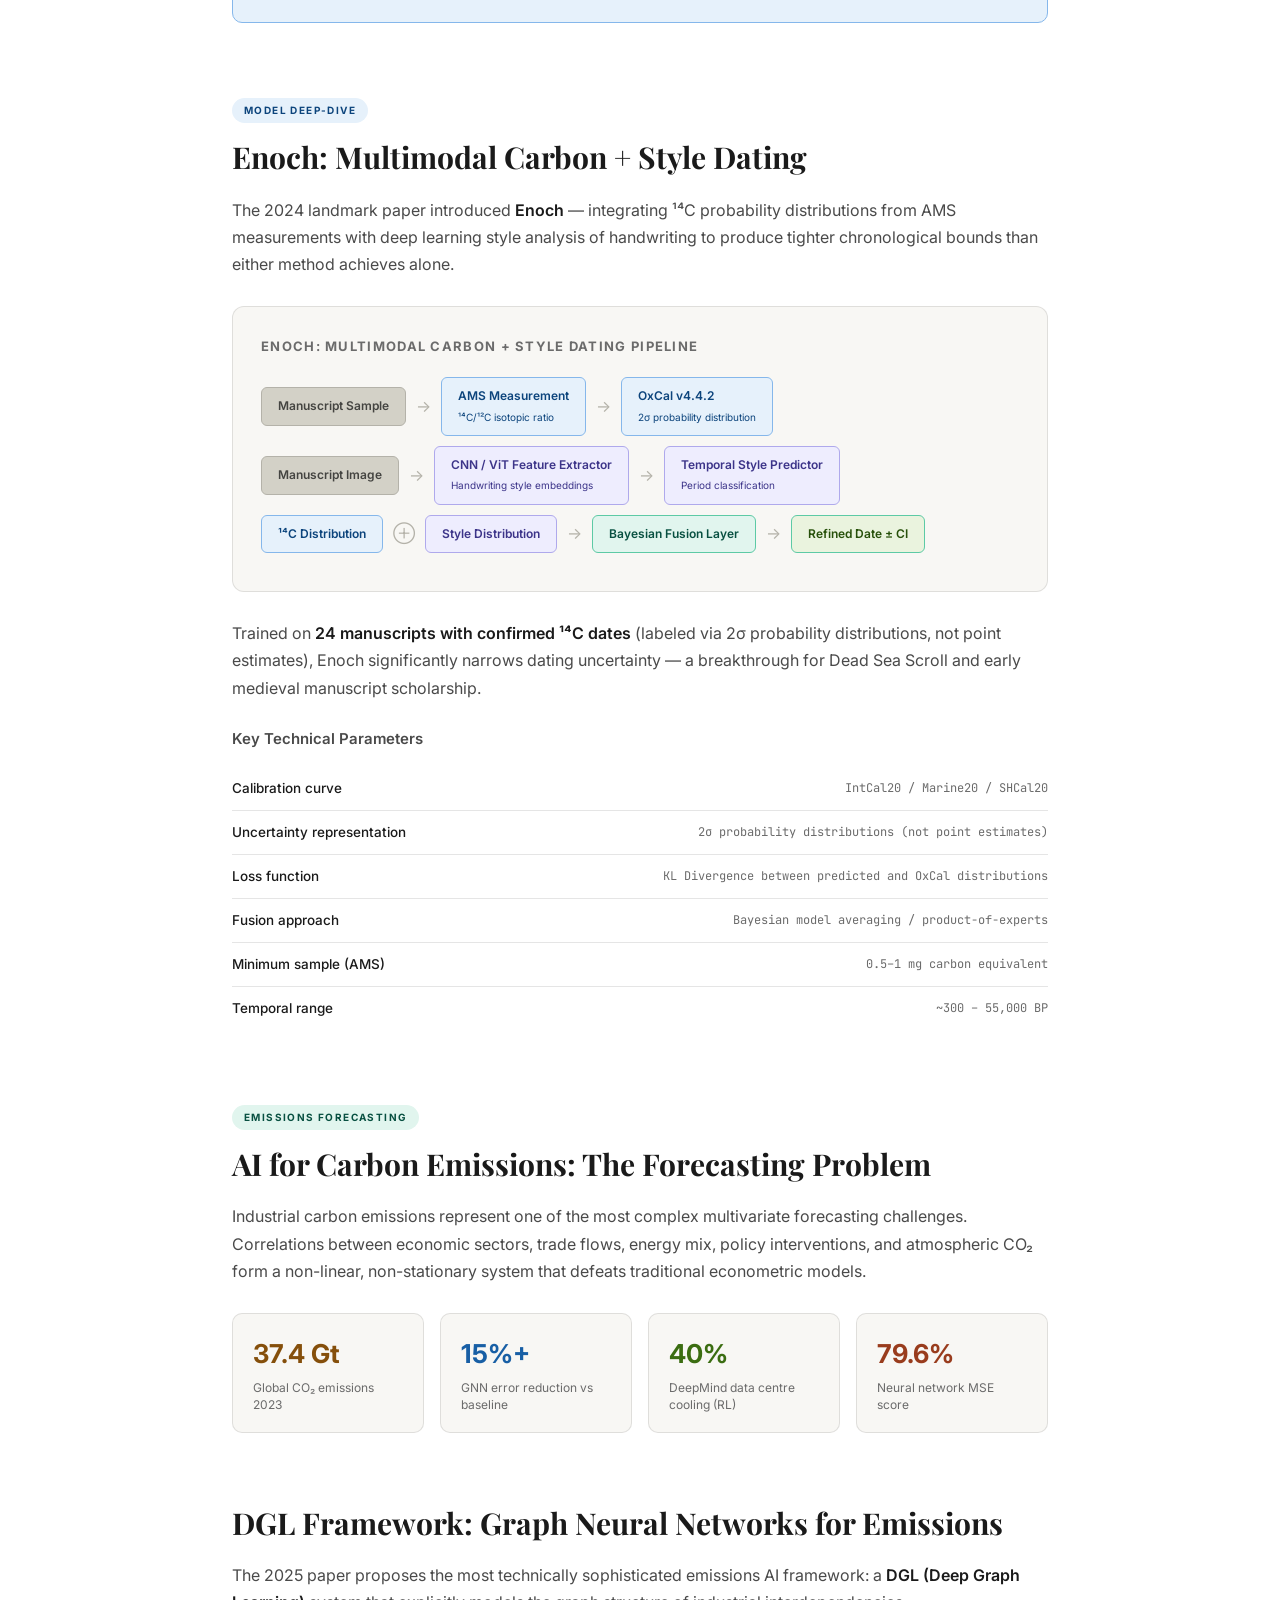
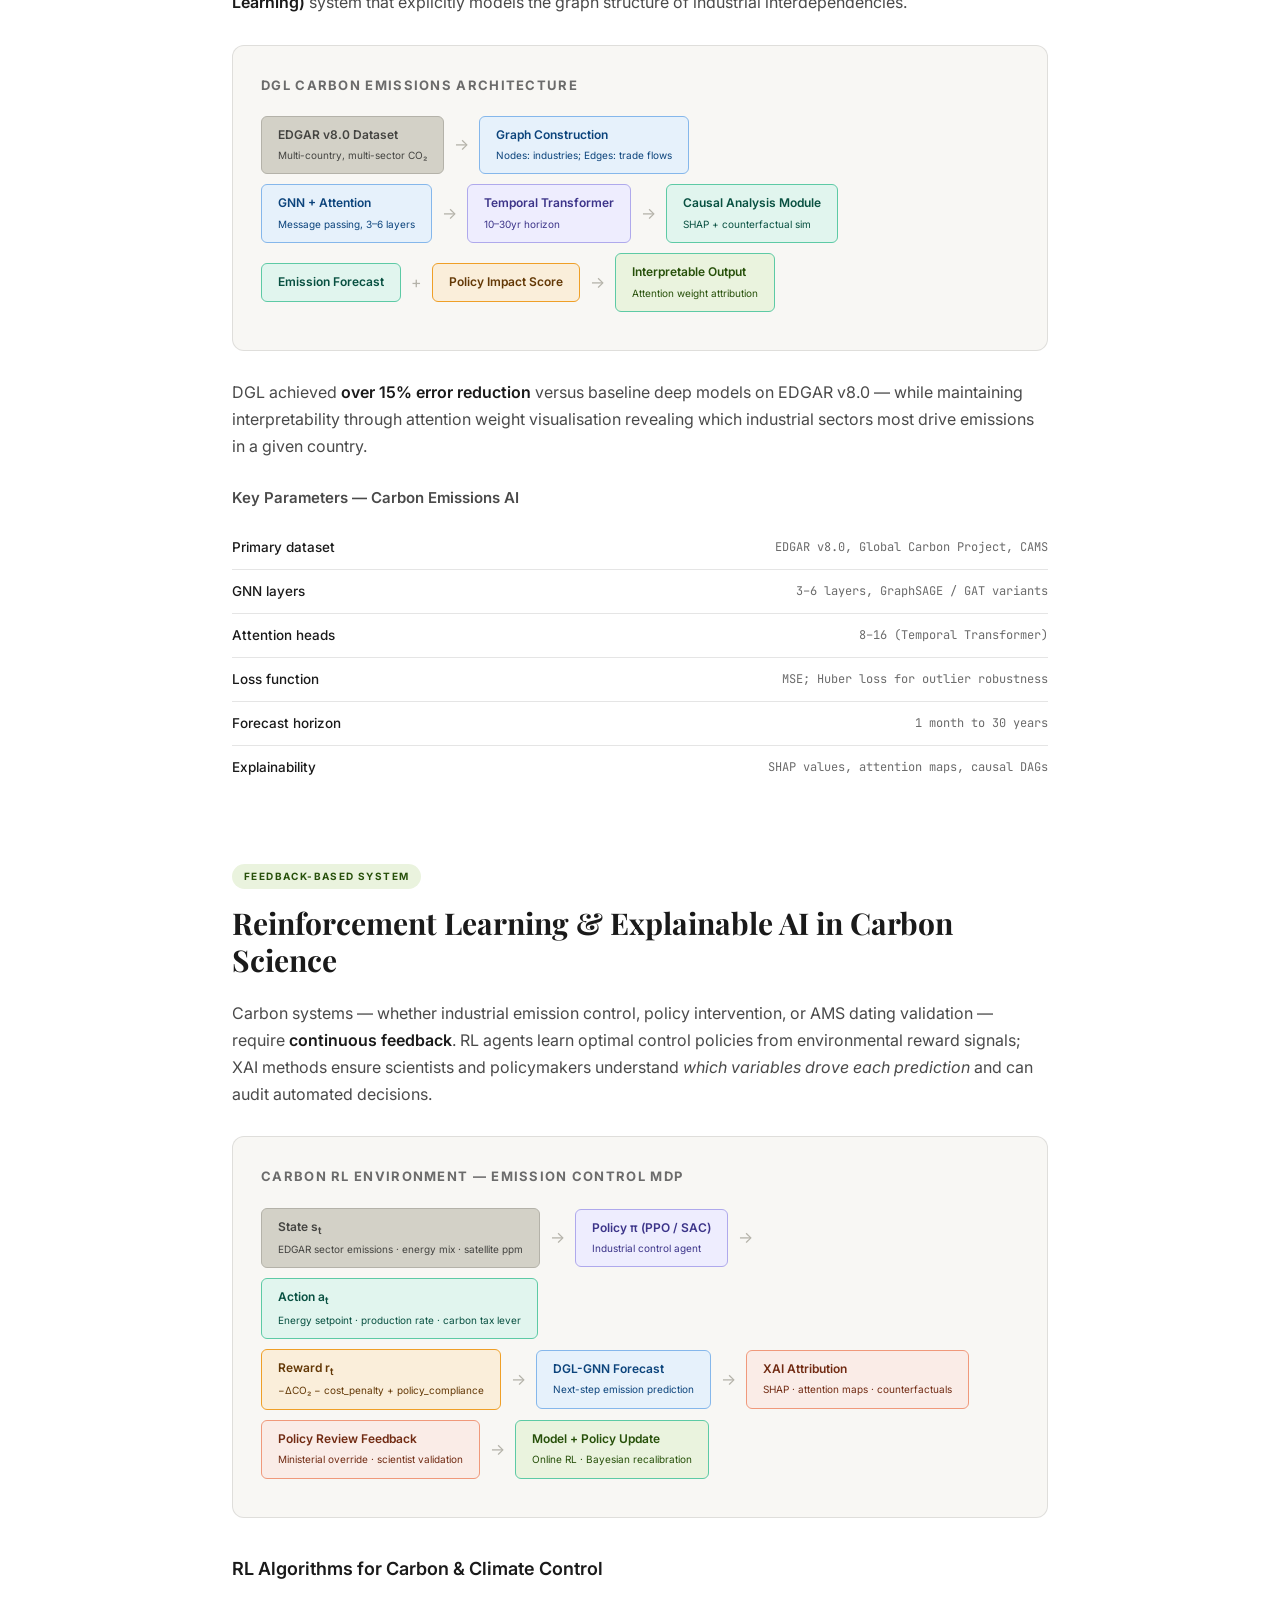
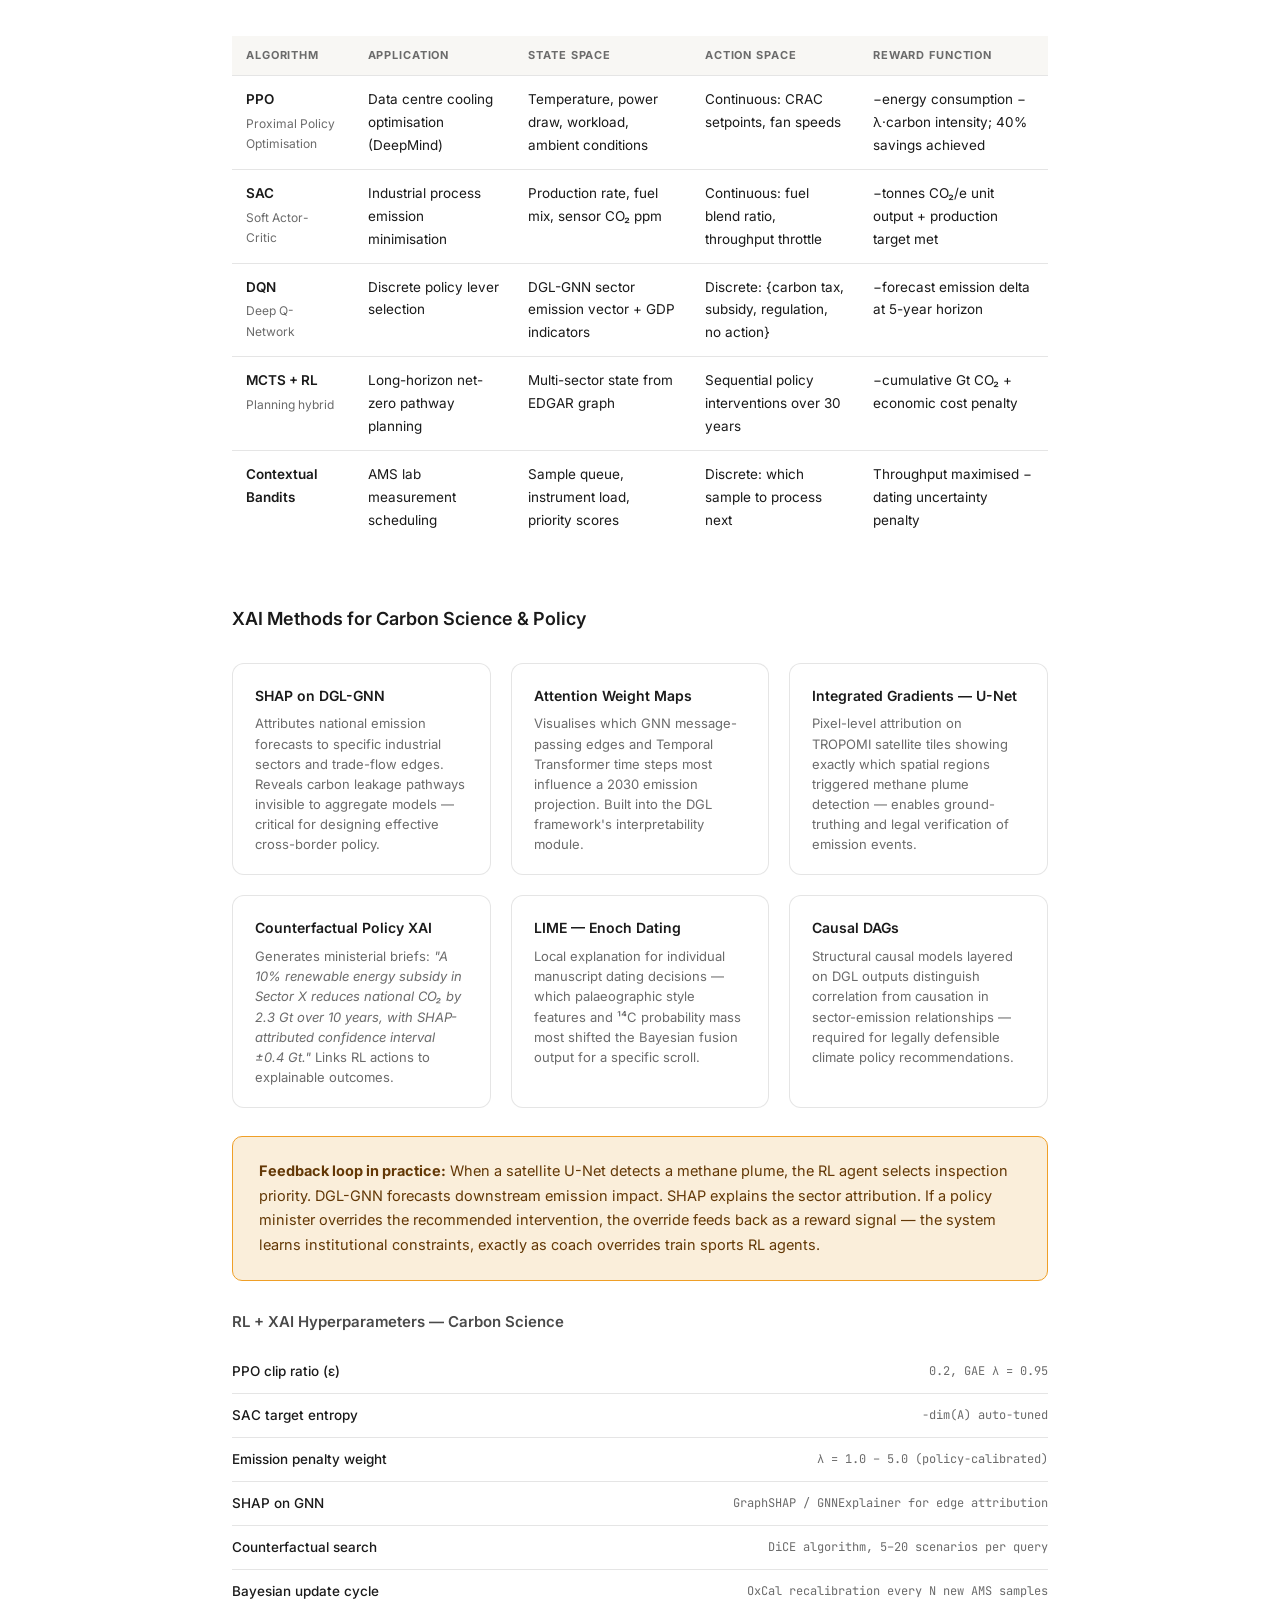
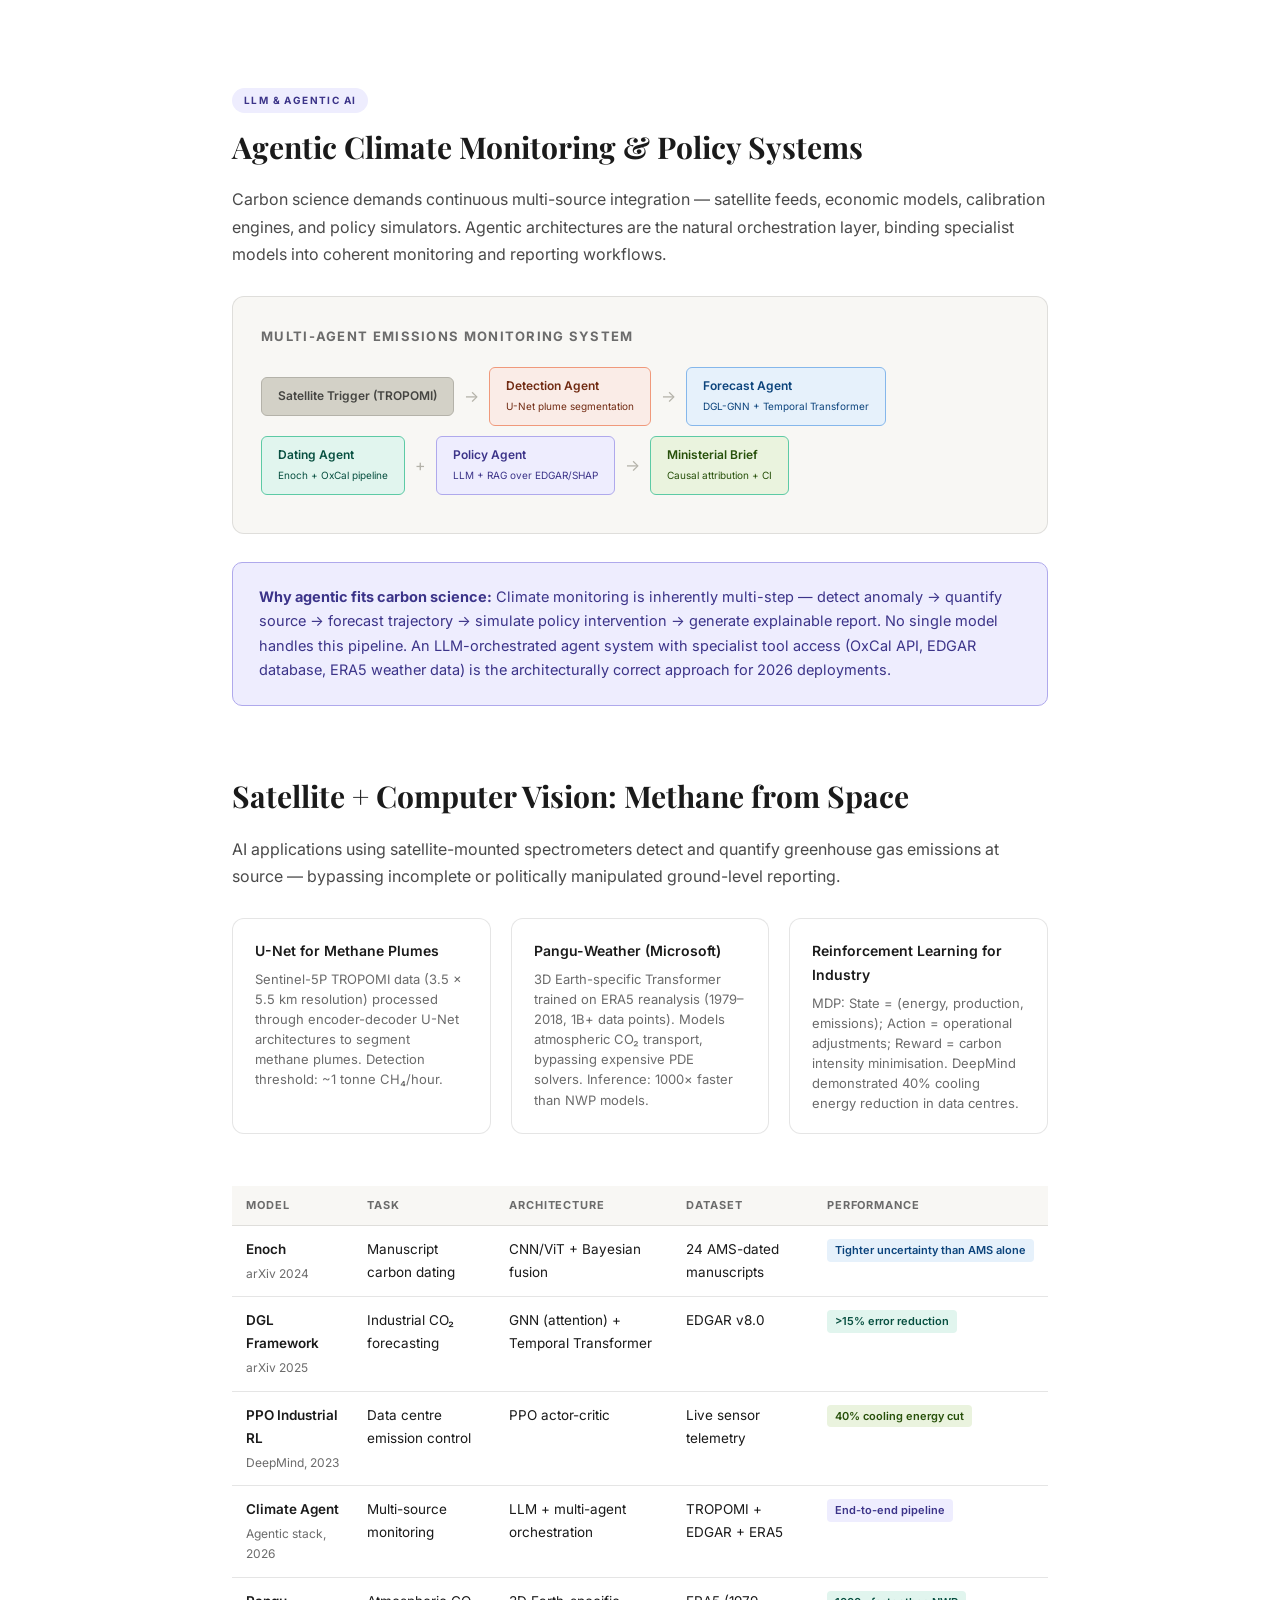
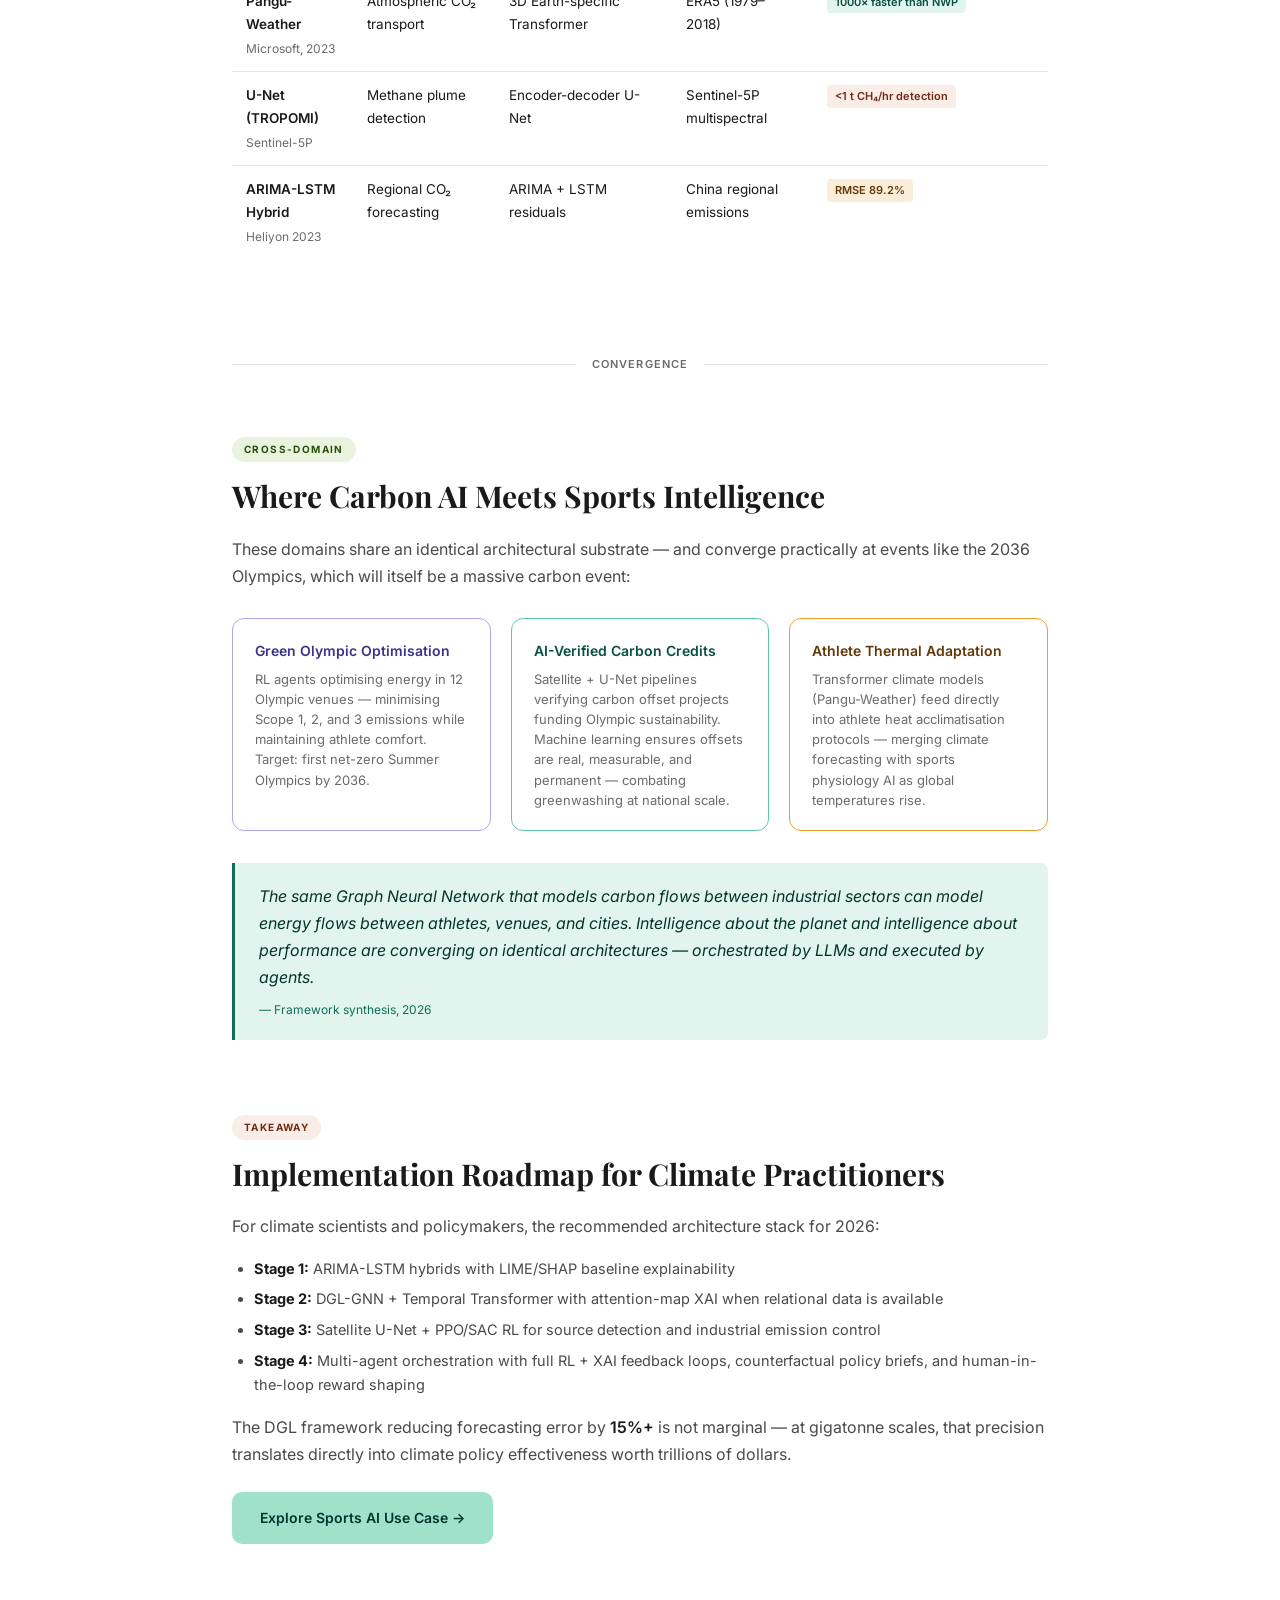
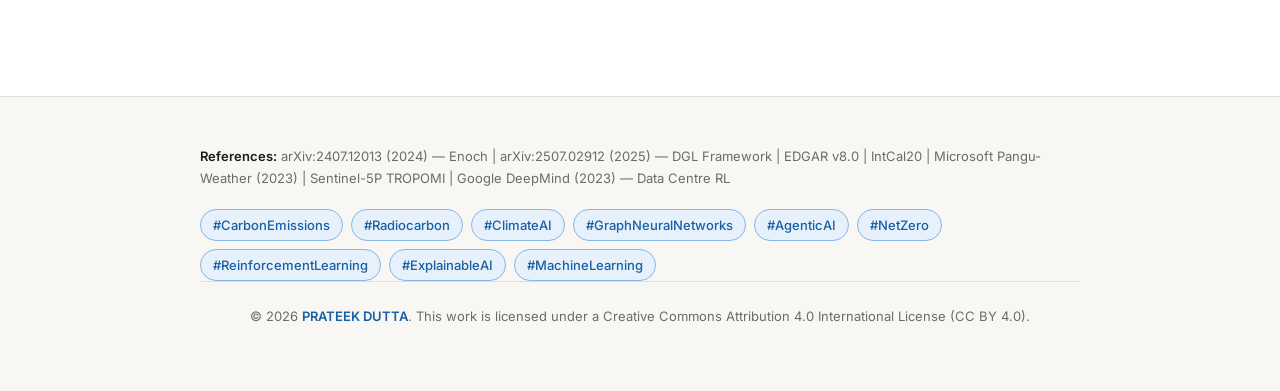
==== commit 736cca74: "Page title modification" ====
--- a/carbon.html
+++ b/carbon.html
@@ -16,7 +16,7 @@
   <div class="nav-inner">
     <a href="index.html" class="nav-brand">
       <span class="nav-brand-icon">AI</span>
-      Usecase
+      Usecase By Prateek Dutta
     </a>
     <button class="nav-toggle" aria-label="Toggle menu" aria-expanded="false">
       <svg width="24" height="24" viewBox="0 0 24 24" fill="none" stroke="currentColor" stroke-width="2">
